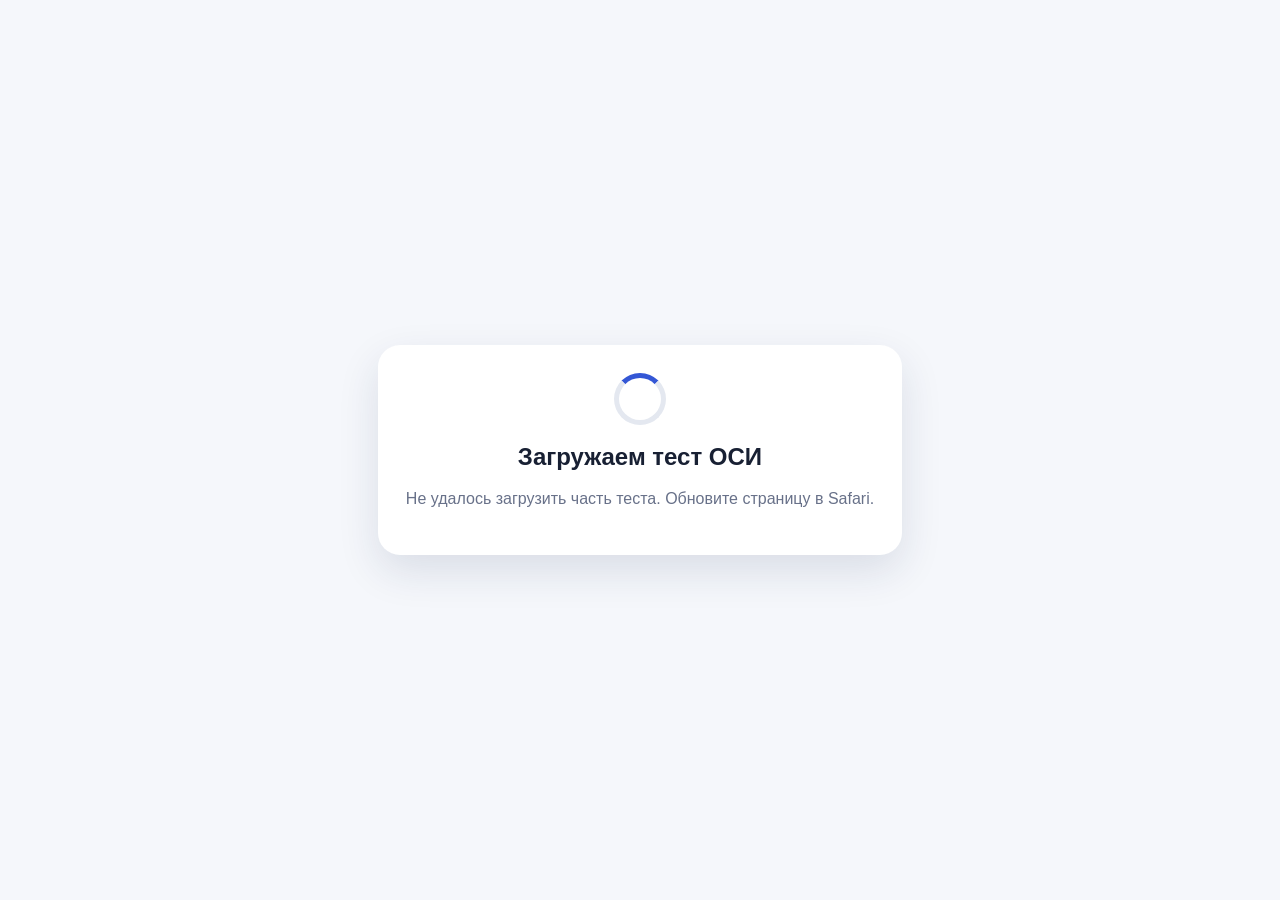
==== index.html @ a061327d "Add mobile test loader" ====
<!doctype html><html lang="ru"><head><meta charset="utf-8"><meta name="viewport" content="width=device-width,initial-scale=1,viewport-fit=cover"><title>Загрузка теста ОСИ</title><style>body{font-family:-apple-system,BlinkMacSystemFont,"Segoe UI",Arial,sans-serif;margin:0;background:#f5f7fb;color:#182033;display:grid;place-items:center;min-height:100vh}.box{max-width:520px;margin:24px;padding:28px;border-radius:22px;background:#fff;box-shadow:0 16px 42px rgba(25,40,85,.12);text-align:center}.spin{width:42px;height:42px;border:5px solid #e4e8f0;border-top-color:#3457d5;border-radius:50%;margin:0 auto 18px;animation:s 1s linear infinite}@keyframes s{to{transform:rotate(360deg)}}h1{font-size:24px;margin:0 0 8px}p{color:#687189;line-height:1.5}</style></head><body><div class="box"><div class="spin"></div><h1>Загружаем тест ОСИ</h1><p id="status">Подождите несколько секунд…</p></div><script>(function(){var n=14,arr=[],done=0,failed=false;function finish(){if(failed||done!==n)return;var html=arr.join('');document.open();document.write(html);document.close()}for(var i=1;i<=n;i++){(function(k){var x=new XMLHttpRequest();x.open('GET','part'+(k<10?'0':'')+k+'.txt?v=3',true);x.onreadystatechange=function(){if(x.readyState===4){if(x.status>=200&&x.status<300){arr[k-1]=x.responseText;done++;document.getElementById('status').textContent='Загружено '+done+' из '+n;finish()}else{failed=true;document.getElementById('status').innerHTML='Не удалось загрузить часть теста. Обновите страницу в Safari.'}}};x.send()})(i)}})();</script></body></html>
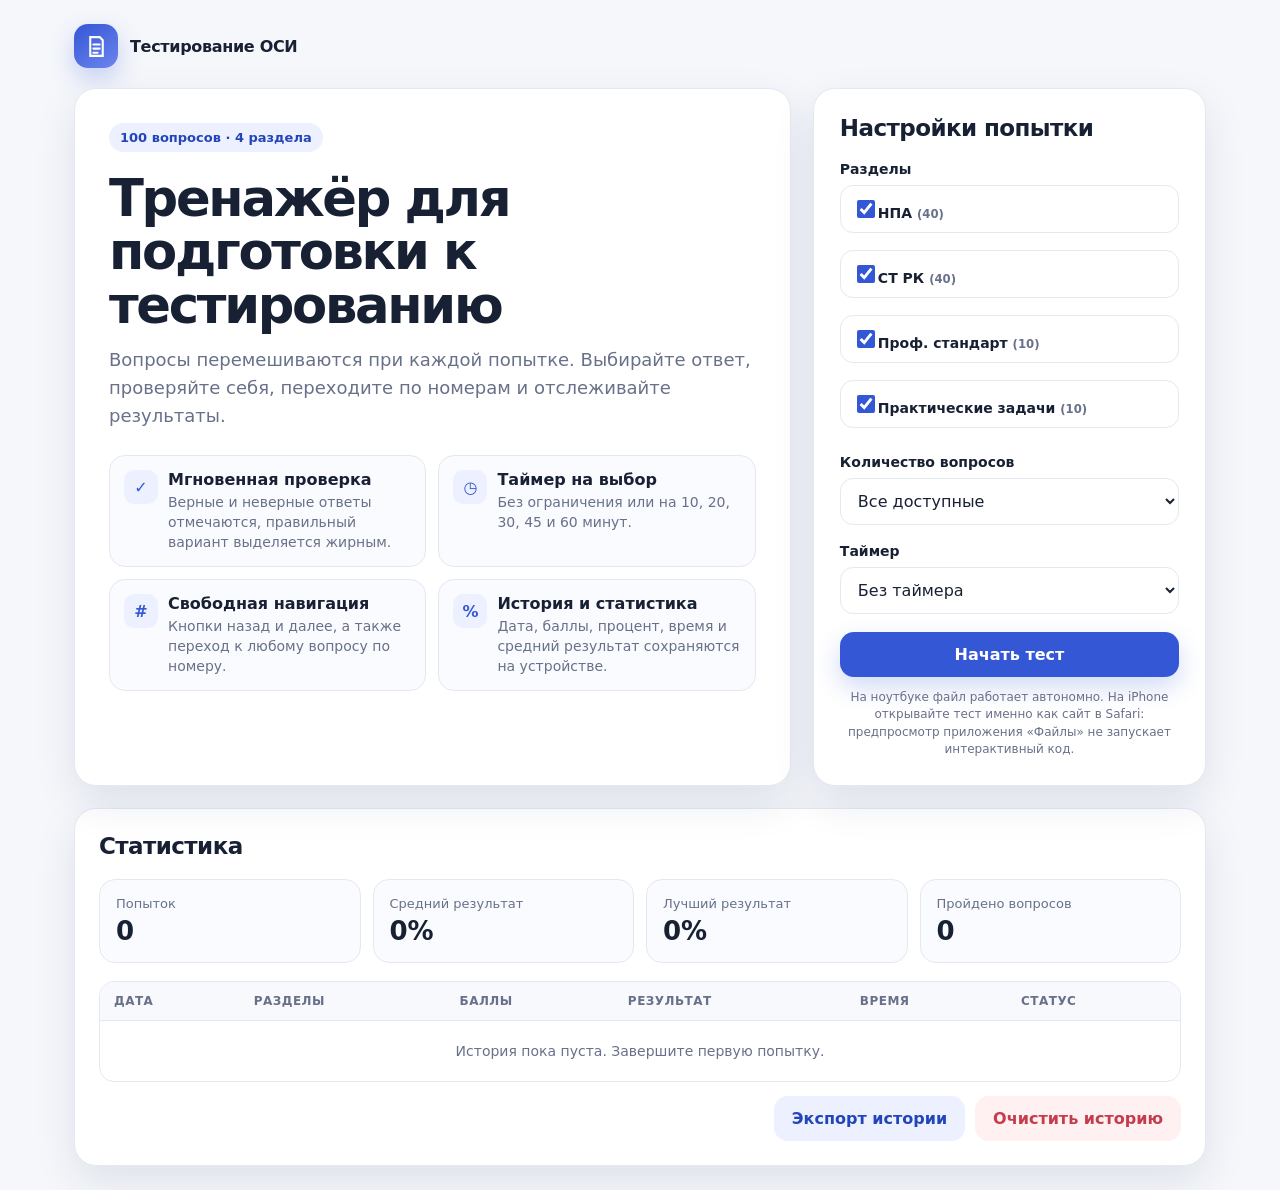
==== commit 4720933a: "Add files via upload" ====
--- a/index.html
+++ b/index.html
@@ -1 +1,493 @@
-<!doctype html><html lang="ru"><head><meta charset="utf-8"><meta name="viewport" content="width=device-width,initial-scale=1,viewport-fit=cover"><title>Загрузка теста ОСИ</title><style>body{font-family:-apple-system,BlinkMacSystemFont,"Segoe UI",Arial,sans-serif;margin:0;background:#f5f7fb;color:#182033;display:grid;place-items:center;min-height:100vh}.box{max-width:520px;margin:24px;padding:28px;border-radius:22px;background:#fff;box-shadow:0 16px 42px rgba(25,40,85,.12);text-align:center}.spin{width:42px;height:42px;border:5px solid #e4e8f0;border-top-color:#3457d5;border-radius:50%;margin:0 auto 18px;animation:s 1s linear infinite}@keyframes s{to{transform:rotate(360deg)}}h1{font-size:24px;margin:0 0 8px}p{color:#687189;line-height:1.5}</style></head><body><div class="box"><div class="spin"></div><h1>Загружаем тест ОСИ</h1><p id="status">Подождите несколько секунд…</p></div><script>(function(){var n=14,arr=[],done=0,failed=false;function finish(){if(failed||done!==n)return;var html=arr.join('');document.open();document.write(html);document.close()}for(var i=1;i<=n;i++){(function(k){var x=new XMLHttpRequest();x.open('GET','part'+(k<10?'0':'')+k+'.txt?v=3',true);x.onreadystatechange=function(){if(x.readyState===4){if(x.status>=200&&x.status<300){arr[k-1]=x.responseText;done++;document.getElementById('status').textContent='Загружено '+done+' из '+n;finish()}else{failed=true;document.getElementById('status').innerHTML='Не удалось загрузить часть теста. Обновите страницу в Safari.'}}};x.send()})(i)}})();</script></body></html>+<!doctype html>
+<html lang="ru">
+<head>
+<meta charset="utf-8">
+<meta name="viewport" content="width=device-width,initial-scale=1,viewport-fit=cover">
+<meta name="theme-color" content="#3457d5">
+<title>Тест ОСИ — 100 вопросов</title>
+
+<style>
+:root{
+  --bg:#f5f7fb;--card:#ffffff;--text:#182033;--muted:#687189;--line:#e4e8f0;
+  --primary:#3457d5;--primary2:#2345ba;--good:#16865c;--good-bg:#eaf8f2;
+  --bad:#c53d4c;--bad-bg:#fff0f1;--warn:#ad6a00;--warn-bg:#fff7e6;
+  --shadow:0 16px 42px rgba(25,40,85,.10);--radius:22px;
+}
+*{box-sizing:border-box}
+html{scroll-behavior:smooth}
+body{margin:0;font-family:Inter,ui-sans-serif,system-ui,-apple-system,"Segoe UI",Arial,sans-serif;background:var(--bg);color:var(--text);min-height:100vh}
+button,input,select{font:inherit}
+button{cursor:pointer}
+.hidden{display:none!important}
+.app-shell{max-width:1180px;margin:0 auto;padding:24px}
+.brandbar{display:flex;align-items:center;justify-content:space-between;gap:16px;margin-bottom:20px}
+.brand{display:flex;align-items:center;gap:12px;font-weight:900;letter-spacing:-.02em}
+.logo{width:44px;height:44px;border-radius:14px;display:grid;place-items:center;color:#fff;background:linear-gradient(145deg,var(--primary),#6c84ef);box-shadow:0 10px 24px rgba(52,87,213,.25)}
+.logo svg{width:25px;height:25px}
+.mini-btn{border:1px solid var(--line);background:var(--card);color:var(--text);border-radius:12px;padding:10px 14px;font-weight:700}
+.mini-btn:hover{border-color:#cdd4e2;background:#fbfcff}
+.panel{background:var(--card);border:1px solid var(--line);border-radius:var(--radius);box-shadow:var(--shadow)}
+.start-grid{display:grid;grid-template-columns:minmax(0,1.55fr) minmax(320px,.85fr);gap:22px}
+.hero{padding:34px}
+.eyebrow{display:inline-flex;align-items:center;gap:8px;padding:7px 11px;border-radius:999px;background:#edf1ff;color:var(--primary2);font-weight:800;font-size:13px}
+h1{font-size:clamp(30px,4vw,52px);line-height:1.04;letter-spacing:-.045em;margin:20px 0 14px}
+.lead{font-size:18px;line-height:1.55;color:var(--muted);max-width:760px;margin:0 0 26px}
+.feature-grid{display:grid;grid-template-columns:repeat(2,minmax(0,1fr));gap:12px}
+.feature{border:1px solid var(--line);border-radius:16px;padding:14px;background:#fafbfe;display:flex;gap:10px;align-items:flex-start}
+.feature b{display:block;margin-bottom:3px}.feature span{color:var(--muted);font-size:14px;line-height:1.35}
+.feature-icon{flex:0 0 34px;height:34px;border-radius:10px;display:grid;place-items:center;background:#edf1ff;color:var(--primary);font-weight:900}
+.settings{padding:26px}
+.settings h2,.stats-panel h2{margin:0 0 20px;font-size:23px;letter-spacing:-.025em}
+.field{margin:0 0 18px}.field label{display:block;font-weight:800;margin:0 0 8px;font-size:14px}
+select{width:100%;border:1px solid var(--line);border-radius:13px;background:#fff;padding:12px 13px;color:var(--text);outline:none}
+select:focus{border-color:var(--primary);box-shadow:0 0 0 3px rgba(52,87,213,.12)}
+.check-grid{display:grid;gap:9px}
+.check-row{display:flex;align-items:center;gap:10px;border:1px solid var(--line);border-radius:13px;padding:11px 12px;background:#fff}
+.check-row input{width:18px;height:18px;accent-color:var(--primary)}
+.check-row span{font-weight:700;font-size:14px}
+.primary-btn,.secondary-btn,.danger-btn{border:0;border-radius:14px;padding:13px 18px;font-weight:850;transition:.18s transform,.18s opacity,.18s background}
+.primary-btn{background:var(--primary);color:#fff;box-shadow:0 10px 24px rgba(52,87,213,.22)}
+.primary-btn:hover{background:var(--primary2);transform:translateY(-1px)}
+.secondary-btn{background:#edf1ff;color:var(--primary2)}
+.secondary-btn:hover{background:#e1e7ff}
+.danger-btn{background:var(--bad-bg);color:var(--bad)}
+.full{width:100%}
+.note{font-size:12px;line-height:1.45;color:var(--muted);margin:12px 0 0;text-align:center}
+.dashboard{margin-top:22px;padding:24px}
+.stat-cards{display:grid;grid-template-columns:repeat(4,minmax(0,1fr));gap:12px;margin-bottom:18px}
+.stat-card{border:1px solid var(--line);border-radius:16px;padding:16px;background:#fafbfe}
+.stat-card span{display:block;color:var(--muted);font-size:13px;margin-bottom:5px}.stat-card strong{font-size:26px}
+.history-wrap{overflow:auto;border:1px solid var(--line);border-radius:15px}
+table{width:100%;border-collapse:collapse;min-width:680px}th,td{padding:12px 14px;text-align:left;border-bottom:1px solid var(--line);font-size:14px}th{background:#f8f9fc;color:var(--muted);font-size:12px;text-transform:uppercase;letter-spacing:.04em}tr:last-child td{border-bottom:0}
+.score-pill{display:inline-flex;padding:5px 9px;border-radius:999px;background:#edf1ff;color:var(--primary2);font-weight:850}
+.empty{padding:22px;text-align:center;color:var(--muted)}
+.history-actions{display:flex;justify-content:flex-end;gap:10px;margin-top:14px;flex-wrap:wrap}
+.quiz-layout{display:grid;grid-template-columns:290px minmax(0,1fr);gap:18px;align-items:start}
+.sidebar{padding:19px;position:sticky;top:16px;max-height:calc(100vh - 32px);overflow:auto}
+.side-top{display:grid;grid-template-columns:104px 1fr;gap:16px;align-items:center;margin-bottom:18px}
+.progress-ring{--p:0;width:104px;height:104px;border-radius:50%;background:conic-gradient(var(--primary) calc(var(--p)*1%),#e9edf5 0);display:grid;place-items:center;position:relative}
+.progress-ring:before{content:"";position:absolute;width:78px;height:78px;border-radius:50%;background:#fff}
+.progress-ring strong,.progress-ring small{position:relative;z-index:1;display:block;text-align:center}.progress-ring strong{font-size:22px}.progress-ring small{font-size:10px;color:var(--muted);font-weight:750}
+.side-meta div{margin-bottom:10px}.side-meta span{display:block;color:var(--muted);font-size:11px;text-transform:uppercase;letter-spacing:.05em;font-weight:800}.side-meta strong{font-size:16px}
+.timer{font-variant-numeric:tabular-nums}
+.timer.danger{color:var(--bad)}
+.nav-title{font-weight:850;margin:5px 0 10px}
+.number-grid{display:grid;grid-template-columns:repeat(5,1fr);gap:8px}
+.qnum{aspect-ratio:1;border:1px solid var(--line);border-radius:10px;background:#fff;color:var(--muted);font-size:12px;font-weight:800;display:grid;place-items:center;padding:0}
+.qnum:hover{border-color:var(--primary);color:var(--primary)}
+.qnum.current{background:var(--primary);border-color:var(--primary);color:#fff}
+.qnum.answered{background:#edf1ff;color:var(--primary2);border-color:#d7dffd}
+.qnum.correct{background:var(--good-bg);color:var(--good);border-color:#bce6d3}
+.qnum.wrong{background:var(--bad-bg);color:var(--bad);border-color:#f1c6cb}
+.legend{display:flex;gap:10px;flex-wrap:wrap;margin-top:13px;color:var(--muted);font-size:11px}.legend i{display:inline-block;width:9px;height:9px;border-radius:3px;margin-right:4px;vertical-align:-1px}.lg-now{background:var(--primary)}.lg-answer{background:#b9c6fb}.lg-good{background:#7ad2ad}.lg-bad{background:#ed919c}
+.side-actions{display:grid;gap:9px;margin-top:18px}
+.quiz-main{min-width:0}
+.quiz-topbar{display:flex;align-items:center;justify-content:space-between;gap:12px;margin-bottom:12px}
+.quiz-topbar .section-name{color:var(--muted);font-size:13px;font-weight:750}
+.quiz-card{padding:clamp(20px,3.5vw,38px)}
+.question-kicker{display:flex;align-items:center;justify-content:space-between;gap:12px;color:var(--muted);font-weight:800;font-size:13px;margin-bottom:14px}
+.question-text{font-size:clamp(20px,2.6vw,29px);line-height:1.35;letter-spacing:-.025em;margin:0 0 24px}
+.options{display:grid;gap:11px}
+.option{position:relative;display:grid;grid-template-columns:42px 1fr;gap:12px;align-items:start;border:1.5px solid var(--line);border-radius:16px;padding:15px;background:#fff;text-align:left;color:var(--text);width:100%;transition:.16s border,.16s background,.16s transform}
+.option:hover:not(:disabled){border-color:#bec9ee;transform:translateY(-1px);background:#fbfcff}
+.option-letter{width:34px;height:34px;border-radius:10px;background:#f0f2f7;display:grid;place-items:center;font-weight:900;color:var(--muted)}
+.option-text{line-height:1.45;padding-top:5px}
+.option.selected{border-color:var(--primary);background:#f4f6ff}.option.selected .option-letter{background:var(--primary);color:#fff}
+.option.correct-answer{border-color:#82d4b2;background:var(--good-bg)}.option.correct-answer .option-letter{background:var(--good);color:#fff}.option.correct-answer .option-text{font-weight:900}
+.option.wrong-answer{border-color:#ef9da7;background:var(--bad-bg)}.option.wrong-answer .option-letter{background:var(--bad);color:#fff}
+.feedback{margin-top:16px;border-radius:15px;padding:14px 16px;font-weight:750;line-height:1.45}
+.feedback.good{background:var(--good-bg);color:var(--good);border:1px solid #bce6d3}.feedback.bad{background:var(--bad-bg);color:var(--bad);border:1px solid #f1c6cb}.feedback.warn{background:var(--warn-bg);color:var(--warn);border:1px solid #f1dab0}
+.quiz-controls{display:flex;align-items:center;justify-content:space-between;gap:10px;margin-top:20px}.control-group{display:flex;gap:9px}
+button:disabled{opacity:.45;cursor:not-allowed;transform:none!important}
+.mobile-progress{display:none}
+.result-card{padding:32px;text-align:center}
+.result-circle{--p:0;width:164px;height:164px;border-radius:50%;background:conic-gradient(var(--good) calc(var(--p)*1%),#e9edf5 0);display:grid;place-items:center;position:relative;margin:0 auto 20px}.result-circle:before{content:"";position:absolute;width:126px;height:126px;border-radius:50%;background:#fff}.result-circle div{position:relative}.result-circle strong{display:block;font-size:42px;letter-spacing:-.04em}.result-circle span{color:var(--muted);font-weight:750}
+.result-card h2{font-size:30px;margin:0 0 8px}.result-motivation{max-width:760px;margin:0 auto 10px;padding:15px 18px;border-radius:16px;background:var(--good-bg);border:1px solid #bce6d3;color:var(--good);font-size:clamp(18px,2.5vw,24px);font-weight:900;line-height:1.4}.result-card>p{color:var(--muted);margin:0 auto 24px}
+.result-stats{display:grid;grid-template-columns:repeat(4,minmax(0,1fr));gap:10px;max-width:760px;margin:0 auto 24px}.result-stat{border:1px solid var(--line);border-radius:14px;padding:14px}.result-stat span{display:block;color:var(--muted);font-size:12px;margin-bottom:4px}.result-stat strong{font-size:20px}
+.result-actions{display:flex;justify-content:center;gap:10px;flex-wrap:wrap}
+.review-list{margin-top:18px;text-align:left;display:grid;gap:12px}.review-item{border:1px solid var(--line);border-radius:15px;padding:15px}.review-item h4{margin:0 0 9px;line-height:1.4}.review-line{font-size:14px;margin-top:5px;color:var(--muted)}.review-line b{color:var(--good)}
+.toast{position:fixed;left:50%;bottom:22px;transform:translate(-50%,20px);background:#182033;color:#fff;border-radius:12px;padding:11px 15px;box-shadow:var(--shadow);opacity:0;pointer-events:none;transition:.22s;z-index:50;font-weight:750;font-size:14px}.toast.show{opacity:1;transform:translate(-50%,0)}
+@media(max-width:900px){.start-grid{grid-template-columns:1fr}.quiz-layout{grid-template-columns:1fr}.sidebar{position:static;max-height:none}.number-grid{grid-template-columns:repeat(10,1fr)}.side-top{display:none}.mobile-progress{display:flex;align-items:center;justify-content:space-between;gap:12px;background:#fff;border:1px solid var(--line);border-radius:15px;padding:10px 13px;margin-bottom:12px}.mobile-bar{height:8px;background:#e9edf5;border-radius:99px;overflow:hidden;flex:1}.mobile-bar i{display:block;height:100%;background:var(--primary);width:0}.sidebar .nav-title{margin-top:0}}
+@media(max-width:620px){.app-shell{padding:12px}.brandbar{margin-bottom:12px}.brand span{font-size:14px}.hero,.settings,.dashboard,.result-card{padding:20px}.feature-grid{grid-template-columns:1fr}.stat-cards,.result-stats{grid-template-columns:repeat(2,1fr)}.number-grid{grid-template-columns:repeat(7,1fr)}.quiz-card{padding:18px}.option{grid-template-columns:38px 1fr;padding:12px}.question-text{font-size:21px}.quiz-controls{align-items:stretch;flex-direction:column}.control-group{display:grid;grid-template-columns:1fr 1fr}.quiz-controls .primary-btn{width:100%}.sidebar{padding:15px}.quiz-topbar{display:none}.result-circle{width:142px;height:142px}.result-circle:before{width:108px;height:108px}.result-circle strong{font-size:36px}}
+
+.ios-js-warning{margin:0 0 16px;padding:14px 16px;border-radius:15px;background:#fff4df;border:1px solid #efcf91;color:#7a4b00;font-weight:750;line-height:1.45}
+.ios-js-warning b{display:block;margin-bottom:4px;color:#5d3900}
+.js-ready .ios-js-warning{display:none!important}
+</style>
+</head>
+<body>
+<div class="app-shell">
+  <header class="brandbar">
+    <div class="brand"><div class="logo" aria-hidden="true"><svg viewBox="0 0 24 24" fill="none"><path d="M6 3h9l3 3v15H6V3Z" stroke="currentColor" stroke-width="2"/><path d="M9 10h6M9 14h6M9 18h4" stroke="currentColor" stroke-width="2" stroke-linecap="round"/></svg></div><span>Тестирование ОСИ</span></div>
+    <button type="button" id="resumeBtn" class="mini-btn hidden">Продолжить попытку</button>
+  </header>
+
+
+  <div id="iosJsWarning" class="ios-js-warning">
+    <b>На этой странице не запустился JavaScript.</b>
+    Если вы видите это сообщение на iPhone, файл открыт через предпросмотр «Файлов», Telegram, WhatsApp или Quick Look. Такой режим показывает оформление, но не запускает тест. Откройте версию по интернет-ссылке как обычный сайт.
+  </div>
+
+  <main id="startScreen">
+    <div class="start-grid">
+      <section class="panel hero">
+        <span class="eyebrow">100 вопросов · 4 раздела</span>
+        <h1>Тренажёр для подготовки к тестированию</h1>
+        <p class="lead">Вопросы перемешиваются при каждой попытке. Выбирайте ответ, проверяйте себя, переходите по номерам и отслеживайте результаты.</p>
+        <div class="feature-grid">
+          <div class="feature"><div class="feature-icon">✓</div><div><b>Мгновенная проверка</b><span>Верные и неверные ответы отмечаются, правильный вариант выделяется жирным.</span></div></div>
+          <div class="feature"><div class="feature-icon">◷</div><div><b>Таймер на выбор</b><span>Без ограничения или на 10, 20, 30, 45 и 60 минут.</span></div></div>
+          <div class="feature"><div class="feature-icon">#</div><div><b>Свободная навигация</b><span>Кнопки назад и далее, а также переход к любому вопросу по номеру.</span></div></div>
+          <div class="feature"><div class="feature-icon">%</div><div><b>История и статистика</b><span>Дата, баллы, процент, время и средний результат сохраняются на устройстве.</span></div></div>
+        </div>
+      </section>
+      <aside class="panel settings">
+        <h2>Настройки попытки</h2>
+        <div class="field"><label>Разделы</label><div id="sectionChecks" class="check-grid"></div></div>
+        <div class="field"><label for="questionCount">Количество вопросов</label><select id="questionCount"><option value="10">10 вопросов</option><option value="20">20 вопросов</option><option value="30">30 вопросов</option><option value="50">50 вопросов</option><option value="all" selected>Все доступные</option></select></div>
+        <div class="field"><label for="timerSelect">Таймер</label><select id="timerSelect"><option value="0" selected>Без таймера</option><option value="10">10 минут</option><option value="20">20 минут</option><option value="30">30 минут</option><option value="45">45 минут</option><option value="60">60 минут</option></select></div>
+        <button type="button" id="startBtn" class="primary-btn full" onclick="startQuiz();return false;">Начать тест</button>
+        <p class="note">На ноутбуке файл работает автономно. На iPhone открывайте тест именно как сайт в Safari: предпросмотр приложения «Файлы» не запускает интерактивный код.</p>
+      </aside>
+    </div>
+
+    <section class="panel dashboard">
+      <div class="stats-panel"><h2>Статистика</h2></div>
+      <div class="stat-cards">
+        <div class="stat-card"><span>Попыток</span><strong id="statAttempts">0</strong></div>
+        <div class="stat-card"><span>Средний результат</span><strong id="statAverage">0%</strong></div>
+        <div class="stat-card"><span>Лучший результат</span><strong id="statBest">0%</strong></div>
+        <div class="stat-card"><span>Пройдено вопросов</span><strong id="statQuestions">0</strong></div>
+      </div>
+      <div class="history-wrap"><table><thead><tr><th>Дата</th><th>Разделы</th><th>Баллы</th><th>Результат</th><th>Время</th><th>Статус</th></tr></thead><tbody id="historyBody"></tbody></table></div>
+      <div class="history-actions"><button type="button" id="exportBtn" class="secondary-btn">Экспорт истории</button><button type="button" id="clearHistoryBtn" class="danger-btn">Очистить историю</button></div>
+    </section>
+  </main>
+
+  <main id="quizScreen" class="hidden">
+    <div class="mobile-progress"><span id="mobilePct" style="font-weight:900">0%</span><div class="mobile-bar"><i id="mobileBarFill"></i></div><span id="mobileTimer" style="font-variant-numeric:tabular-nums;font-weight:800">Без таймера</span></div>
+    <div class="quiz-layout">
+      <aside class="panel sidebar">
+        <div class="side-top">
+          <div id="progressRing" class="progress-ring"><div><strong id="progressPercent">0%</strong><small>выполнено</small></div></div>
+          <div class="side-meta"><div><span>Ответов</span><strong id="answeredMeta">0 из 0</strong></div><div><span>Текущий счёт</span><strong id="scoreMeta">0 баллов</strong></div><div id="timerWrap"><span>Осталось</span><strong id="timerValue" class="timer">00:00</strong></div></div>
+        </div>
+        <div class="nav-title">Вопросы</div>
+        <div id="numberGrid" class="number-grid"></div>
+        <div class="legend"><span><i class="lg-now"></i>текущий</span><span><i class="lg-answer"></i>отвечен</span><span><i class="lg-good"></i>верно</span><span><i class="lg-bad"></i>ошибка</span></div>
+        <div class="side-actions"><button type="button" id="quitBtn" class="danger-btn">Завершить попытку</button></div>
+      </aside>
+      <section class="quiz-main">
+        <div class="quiz-topbar"><span id="sectionName" class="section-name"></span></div>
+        <article class="panel quiz-card">
+          <div id="questionKicker" class="question-kicker"></div>
+          <h2 id="questionText" class="question-text"></h2>
+          <div id="options" class="options"></div>
+          <div id="feedback" class="feedback hidden"></div>
+          <div class="quiz-controls"><div class="control-group"><button type="button" id="prevBtn" class="secondary-btn">← Назад</button><button type="button" id="checkBtn" class="secondary-btn">Проверить ответ</button></div><button type="button" id="nextBtn" class="primary-btn">Далее</button></div>
+        </article>
+      </section>
+    </div>
+  </main>
+
+  <main id="resultScreen" class="hidden">
+    <section class="panel result-card">
+      <div id="resultCircle" class="result-circle"><div><strong id="resultPercent">0%</strong><span>результат</span></div></div>
+      <h2 id="resultTitle">Результат</h2><div id="resultMotivation" class="result-motivation"></div><p id="resultSubtitle"></p>
+      <div class="result-stats"><div class="result-stat"><span>Верно</span><strong id="rCorrect">0</strong></div><div class="result-stat"><span>Ошибок</span><strong id="rWrong">0</strong></div><div class="result-stat"><span>Отвечено</span><strong id="rAnswered">0/0</strong></div><div class="result-stat"><span>Время</span><strong id="rTime">00:00</strong></div></div>
+      <div class="result-actions"><button type="button" id="reviewBtn" class="secondary-btn">Разбор ответов</button><button type="button" id="restartBtn" class="primary-btn">Пройти ещё раз</button><button type="button" id="homeBtn" class="mini-btn">На главную</button></div>
+      <div id="reviewList" class="review-list hidden"></div>
+    </section>
+  </main>
+</div>
+<div id="toast" class="toast"></div>
+<script>
+const QUESTION_BANK = [{"id":"НПА-1","section":"НПА","sourceNumber":1,"question":"Кто утверждает минимальный размер расходов на управление объектом кондоминиума и содержание общего имущества объекта кондоминиума?","options":[{"letter":"А","text":"Жилищная инспекция","correct":false},{"letter":"Б","text":"Уполномоченный орган в сфере жилищно-коммунального хозяйства","correct":false},{"letter":"В","text":"Местные исполнительные органы","correct":false},{"letter":"Г","text":"Местные представительные органы","correct":true}]},{"id":"НПА-2","section":"НПА","sourceNumber":2,"question":"Какого процента достигает доля затраты на содержание общего имущества объекта кондоминиума при самостоятельном управлении объектом кондоминиума","options":[{"letter":"А","text":"0.6","correct":true},{"letter":"Б","text":"0.7","correct":false},{"letter":"В","text":"0.3","correct":false},{"letter":"Г","text":"0.4","correct":false}]},{"id":"НПА-3","section":"НПА","sourceNumber":3,"question":"Кем принимается решение об утверждении годовой сметы расходов на управление объектом кондоминиума и содержание общего имущества объекта кондоминиума?","options":[{"letter":"А","text":"Собранием собственников квартир, нежилых помещений","correct":true},{"letter":"Б","text":"Советом дома","correct":false},{"letter":"В","text":"Председателем объединения собственников имущества или доверенным лицом простого товарищества","correct":false},{"letter":"Г","text":"Инициативной группой","correct":false}]},{"id":"НПА-4","section":"НПА","sourceNumber":4,"question":"Какова периодичность работ по дератизации, дезинсекции, дезинфекции подвальных помещений, паркингов и других мест общего пользования объекта кондоминиума при расчете минимального размера расходов на управление объектом кондоминиума и содержание общего имущества объекта кондоминиума?","options":[{"letter":"А","text":"1 раз в год","correct":false},{"letter":"Б","text":"ежемесячно","correct":false},{"letter":"В","text":"4 раза в год","correct":true},{"letter":"Г","text":"2 раза в месяц","correct":false}]},{"id":"НПА-5","section":"НПА","sourceNumber":5,"question":"С учетом чего временная управляющая компания должна применять минимальный размер расходов на управление объектом кондоминиума и содержание общего имущества объекта кондоминиума?","options":[{"letter":"А","text":"Только минимальный тариф","correct":false},{"letter":"Б","text":"Повышающий коэффициент","correct":true},{"letter":"В","text":"Полезной площади","correct":false},{"letter":"Г","text":"Понижающий коэффициент","correct":false}]},{"id":"НПА-6","section":"НПА","sourceNumber":6,"question":"Какова доля затрат на мероприятия в структуре расходов на содержание общего имущества объекта кондоминиума при утверждении годовой сметы расходов собственниками квартир, нежилых помещений?","options":[{"letter":"А","text":"Не менее 70%","correct":true},{"letter":"Б","text":"Не менее 60%","correct":false},{"letter":"В","text":"Не более 40%","correct":false},{"letter":"Г","text":"Не более 30%","correct":false}]},{"id":"НПА-7","section":"НПА","sourceNumber":7,"question":"Кто принимает решение об утверждении годовой сметы расходов на содержание парковочных мест, кладовок?","options":[{"letter":"А","text":"Собрание собственников парковочных мест, кладовок","correct":true},{"letter":"Б","text":"Председателем объединения собственников имущества или доверенным лицом простого товарищества","correct":false},{"letter":"В","text":"Собрание собственников квартир, нежилых помещений","correct":false},{"letter":"Г","text":"Совет дома","correct":false}]},{"id":"НПА-8","section":"НПА","sourceNumber":8,"question":"Какова периодичность работ по обеспечению санитарного состояния мест общего пользования объекта кондоминиума (влажная уборка, подметание и мытье подъездов, холлов, лестничных маршей, лестничных площадок, лифтовых кабинок и другие санитарные мероприятия) при расчете минимального размера расходов на управление объектом кондоминиума и содержание общего имущества объекта кондоминиума?","options":[{"letter":"А","text":"2 раза в месяц","correct":false},{"letter":"Б","text":"1 раз в месяц","correct":false},{"letter":"В","text":"1 раз в год","correct":false},{"letter":"Г","text":"1 раз в неделю","correct":true}]},{"id":"НПА-9","section":"НПА","sourceNumber":9,"question":"Что входит в расходы на содержание общего имущества объекта кондоминиума?","options":[{"letter":"А","text":"Подготовка общедомовых инженерных систем и оборудований к сезонной эксплуатации (промывка, о прессовка, регулировка, наладка и другое)","correct":true},{"letter":"Б","text":"Оплата услуг за печать и обработку платежей по расходам на управление объектом кондоминиума и содержание общего имущества объекта кондоминиума, а также накопление за капитальный ремонт, целевой взнос","correct":false},{"letter":"В","text":"Расходы на содержание офиса (аренда, связь, интернет, канцелярские товары, оргтехника и ее содержание)","correct":false},{"letter":"Г","text":"Обязательное страхование работников от несчастных случаев","correct":false}]},{"id":"НПА-10","section":"НПА","sourceNumber":10,"question":"Какие основные факторы, влияют на перечень и состав выполняемых работ?","options":[{"letter":"А","text":"Все ответы верны","correct":true},{"letter":"Б","text":"Наличие и характеристика внутридомового инженерного оборудования и технических устройств","correct":false},{"letter":"В","text":"Придомовой земельный участок и расположенные на ней объекты, являющиеся общим имуществом объекта кондоминиума","correct":false},{"letter":"Г","text":"Срок эксплуатации объекта кондоминиума, материал конструктивных элементов и этажность","correct":false}]},{"id":"НПА-11","section":"НПА","sourceNumber":11,"question":"Что такое собрание собственников квартир, нежилых помещений многоквартирного жилого дома?","options":[{"letter":"А","text":"Орган обеспечивающий коллективное обсуждение и принятие решений собственниками парковочных мест и кладовок, связанных с содержанием парковочных мест и кладовок, путем голосования","correct":false},{"letter":"Б","text":"Коллегиальный орган управления объектом кондоминиума, избираемый из числа собственников квартир, нежилых помещений","correct":false},{"letter":"В","text":"Орган управления объектом кондоминиума, обеспечивающий обсуждение и принятие решений собственниками квартир, нежилых помещений, связанных с управлением объектом кондоминиума, путем голосования","correct":false},{"letter":"Г","text":"Высший орган управления объектом кондоминиума, обеспечивающий коллективное обсуждение и (или) принятие решений, связанных с управлением объектом кондоминиума","correct":true}]},{"id":"НПА-12","section":"НПА","sourceNumber":12,"question":"Какова периодичность работ по обеспечению санитарного состояния земельного участка придомовой территории объекта кондоминиума (озеленение (посадка, уход, обрезка зеленых насаждений и газонов), санитарная очистка мусоропровода, очистка выгребных ям, уборка и побелка дворовых уборных, уборка листьев, снега и наледи, в том числе с крыши) при расчете минимального размера расходов на управление объектом кондоминиума и содержание общего имущества объекта кондоминиума?","options":[{"letter":"А","text":"1 раз в месяц","correct":true},{"letter":"Б","text":"1 раз в год","correct":false},{"letter":"В","text":"4 раза в год","correct":false},{"letter":"Г","text":"1 раз в неделю","correct":false}]},{"id":"НПА-13","section":"НПА","sourceNumber":13,"question":"Кто принимает решение об утверждении годовой сметы расходов на содержание парковочных мест, кладовок?","options":[{"letter":"А","text":"Собрание собственников квартир, нежилых помещений","correct":false},{"letter":"Б","text":"Собрание собственников парковочных мест, кладовок","correct":true},{"letter":"В","text":"Совет дома","correct":false},{"letter":"Г","text":"Председатель объединения собственников имущества или доверенным лицом простого товарищества","correct":false}]},{"id":"НПА-14","section":"НПА","sourceNumber":14,"question":"Какова доля затрат на мероприятия в структуре расходов на управление объектом кондоминиума, за исключением содержания общего имущества объекта кондоминиума при утверждении годовой сметы расходов собственниками квартир, нежилых помещений?","options":[{"letter":"А","text":"Не менее 60%","correct":false},{"letter":"Б","text":"Не менее 70%","correct":false},{"letter":"В","text":"Не более 40%","correct":false},{"letter":"Г","text":"Не более 30%","correct":true}]},{"id":"НПА-15","section":"НПА","sourceNumber":15,"question":"От чего зависит объем предоставляемых поставщиками услуг холодного и горячего водоснабжения, водоотведения, электроснабжения, отопления (теплоснабжения), газоснабжения?","options":[{"letter":"А","text":"Наличие или отсутствие приборов учета","correct":true},{"letter":"Б","text":"Расчетов в соответствии с площадью квартиры собственника и количеством проживающих","correct":false},{"letter":"В","text":"Расчетов в соответствии с общей площадью многоквартирного жилого дома","correct":false},{"letter":"Г","text":"Повышающего коэффициент","correct":false}]},{"id":"НПА-16","section":"НПА","sourceNumber":16,"question":"Что входит в расходы на содержание общего имущества объекта кондоминиума?","options":[{"letter":"А","text":"Текущий ремонт общего имущества объекта кондоминиума (на основании дефектного акта)","correct":true},{"letter":"Б","text":"Банковские услуги","correct":false},{"letter":"В","text":"Оплата за расчетно-кассовое обслуживание","correct":false},{"letter":"Г","text":"Оплата труда (услуг) Исполнительному органу за управление объектом кондоминиума","correct":false}]},{"id":"НПА-17","section":"НПА","sourceNumber":17,"question":"По чьей инициативе созывается собрание или назначается письменный опрос?","options":[{"letter":"А","text":"По инициативе совета дома либо председателя объединения собственников имущества, либо по требованию не менее десяти процентов собственников квартир, нежилых помещений","correct":false},{"letter":"Б","text":"По инициативе совета дома либо председателя объединения собственников имущества, либо субъекта управления, либо по требованию ревизионной комиссии (ревизора)","correct":false},{"letter":"В","text":"По требованию не менее десяти процентов собственников квартир, нежилых помещений, либо по инициативе жилищной инспекции","correct":false},{"letter":"Г","text":"По инициативе совета дома либо председателя объединения собственников имущества, либо субъекта управления, либо по требованию ревизионной комиссии (ревизора), либо по требованию не менее десяти процентов собственников квартир, нежилых помещений, либо по требованию не менее десяти процентов собственников парковочных мест, кладовок либо по инициативе жилищной инспекции","correct":true}]},{"id":"НПА-18","section":"НПА","sourceNumber":18,"question":"Каким путем проводится собрание?","options":[{"letter":"А","text":"в заочном формате – путем проведения письменного опроса и (или) посредством объекта информатизации в сфере жилищных отношений и жилищно-коммунального хозяйства","correct":false},{"letter":"Б","text":"в явочном формате – для обсуждения вопросов, связанных с управлением объектом кондоминиума, и принятия по ним решений","correct":false},{"letter":"В","text":"в явочном формате – для обсуждения вопросов, связанных с управлением объектом кондоминиума, и принятия по ним решений и в заочном формате – путем проведения письменного опроса","correct":false},{"letter":"Г","text":"в явочном формате – для обсуждения вопросов, связанных с управлением объектом кондоминиума, и принятия по ним решений и в заочном формате – путем проведения письменного опроса и (или) посредством объекта информатизации в сфере жилищных отношений и жилищно-коммунального хозяйства","correct":true}]},{"id":"НПА-19","section":"НПА","sourceNumber":19,"question":"За сколько дней до даты проведения собрания уведомляются собственники квартир, нежилых помещений?","options":[{"letter":"А","text":"Не менее чем за пять календарных дней","correct":true},{"letter":"Б","text":"Не менее чем за десять дней","correct":false},{"letter":"В","text":"Не менее чем за десять рабочих дней","correct":false},{"letter":"Г","text":"Не менее чем за пять рабочих дней","correct":false}]},{"id":"НПА-20","section":"НПА","sourceNumber":20,"question":"По каким вопросам собрание принимает решение при согласии большинства от общего числа собственников квартир, нежилых помещений, непосредственно принявших участие в голосовании?","options":[{"letter":"А","text":"Избрания председателя объединения собственников имущества, членов совета дома, ревизионной комиссии (ревизора), переизбрания или досрочного прекращения их полномочий","correct":true},{"letter":"Б","text":"Принятия решения о сборе целевых взносов, их размере, сроках и иных условиях оплаты","correct":false},{"letter":"В","text":"Принятия решения о расходовании денег, накопленных на сберегательном счете","correct":false},{"letter":"Г","text":"Определения общего имущества объекта кондоминиума, а также изменения его состава","correct":false}]},{"id":"НПА-21","section":"НПА","sourceNumber":21,"question":"Кто разрешает организационные и процедурные вопросы проведения собрания путем явочного порядка?","options":[{"letter":"А","text":"Совет дома","correct":false},{"letter":"Б","text":"Инициатор собрания","correct":true},{"letter":"В","text":"Ревизионная комиссия (ревизор)","correct":false},{"letter":"Г","text":"Председатель объединения собственников имущества, доверенное лицо простого товарищества","correct":false}]},{"id":"НПА-22","section":"НПА","sourceNumber":22,"question":"В каком случае письменный проводить не более трех месяцев?","options":[{"letter":"А","text":"Когда количестве квартир, нежилых помещений или парковочных мест, кладовок превышает четырехсот","correct":false},{"letter":"Б","text":"Когда количестве квартир, нежилых помещений или парковочных мест, кладовок превышает трехсот","correct":false},{"letter":"В","text":"Когда количестве квартир, нежилых помещений или парковочных мест, кладовок превышает двухсот","correct":false},{"letter":"Г","text":"Когда количестве квартир, нежилых помещений или парковочных мест, кладовок превышает пятьсот","correct":true}]},{"id":"НПА-23","section":"НПА","sourceNumber":23,"question":"Кто такой оператор?","options":[{"letter":"А","text":"Центральный исполнительный орган, осуществляющий руководство и межотраслевую координацию в сфере жилищных отношений и жилищно-коммунального хозяйства","correct":false},{"letter":"Б","text":"Организация, заключающая договоры с банками для накопления средств на ремонт","correct":false},{"letter":"В","text":"Cпециализированная уполномоченная организация","correct":true},{"letter":"Г","text":"Юридическое лицо, являющееся некоммерческой организацией, образованное собственниками квартир, нежилых помещений одного многоквартирного жилого дома, осуществляющее управление объектом кондоминиума, финансирующее его содержание и обеспечивающее его сохранность","correct":false}]},{"id":"НПА-24","section":"НПА","sourceNumber":24,"question":"Какую информацию должен содержать лист регистрации собственников на собрании?","options":[{"letter":"А","text":"Дата и время регистрации","correct":false},{"letter":"Б","text":"Место проведения собрания","correct":false},{"letter":"В","text":"Идентификационные данные, номер квартиры или нежилого помещения и контактные данные собственников","correct":true},{"letter":"Г","text":"Фамилия, имя и номер квартиры","correct":false}]},{"id":"НПА-25","section":"НПА","sourceNumber":25,"question":"Какие вопросы рассматриваются на собрании собственников парковочных мест и кладовок?","options":[{"letter":"А","text":"Решение о выборе совета дома","correct":false},{"letter":"Б","text":"Решение о выборе управляющей компании","correct":false},{"letter":"В","text":"Решение о капитальном ремонте всего дома","correct":false},{"letter":"Г","text":"Принятие решения о содержании парковочных мест и кладовок","correct":true}]},{"id":"НПА-26","section":"НПА","sourceNumber":26,"question":"В какой срок проводится письменный опрос с даты объявления собрания?","options":[{"letter":"А","text":"Не более двух недель","correct":false},{"letter":"Б","text":"Не более двух месяцев, если больше 500 квартир то не более трех месяцев","correct":true},{"letter":"В","text":"Не более одного месяца","correct":false},{"letter":"Г","text":"Не более трех месяцев, если больше 400 квартир то не более четырех месяцев","correct":false}]},{"id":"НПА-27","section":"НПА","sourceNumber":27,"question":"Кем осуществляются сбор и прием листов письменного опроса нарочно либо посредством электронной почты для учета и составления протокола письменного опроса?","options":[{"letter":"А","text":"Советом дома или инициативной группой","correct":true},{"letter":"Б","text":"Ревизионной комиссии (ревизором)","correct":false},{"letter":"В","text":"Председателем объединения собственников имущества","correct":false},{"letter":"Г","text":"Представитель управляющей компании, либо управляющий многоквартирного жилого дома","correct":false}]},{"id":"НПА-28","section":"НПА","sourceNumber":28,"question":"По какому вопросу принимается решение при согласии более двух третей от общего числа собственников квартир, нежилых помещений одного подъезда?","options":[{"letter":"А","text":"Принятия решения о сборе целевых взносов и их размере","correct":false},{"letter":"Б","text":"Определения общего имущества объекта кондоминиума, а также изменения его состава","correct":false},{"letter":"В","text":"Осуществления организации и финансирования замены (ремонта) лифта одного из подъездов многоквартирного жилого дома за счет бюджетных средств с условием обеспечения возвратности средств собственниками квартир и нежилых помещений","correct":true},{"letter":"Г","text":"Согласования, при необходимости, размера вознаграждения совету дома и ревизионной комиссии (ревизору) по итогам деятельности за отчетный период","correct":false}]},{"id":"НПА-29","section":"НПА","sourceNumber":29,"question":"Из чего формируется минимальный размер взносов на управление объектом кондоминиума?","options":[{"letter":"А","text":"Из стоимости обязательных работ и услуг на основании не менее трех коммерческих предложений","correct":true},{"letter":"Б","text":"Из стоимости услуг на основании не менее двух коммерческих предложений","correct":false},{"letter":"В","text":"Из стоимости услуг на основании не менее четырех коммерческих предложений","correct":false},{"letter":"Г","text":"Из стоимости работ и услуг","correct":false}]},{"id":"НПА-30","section":"НПА","sourceNumber":30,"question":"Какого процента достигает доля затраты на управление объекта кондоминиума при самостоятельном управлении объектом кондоминиума","options":[{"letter":"А","text":"0.3","correct":false},{"letter":"Б","text":"0.4","correct":true},{"letter":"В","text":"0.6","correct":false},{"letter":"Г","text":"0.7","correct":false}]},{"id":"НПА-31","section":"НПА","sourceNumber":31,"question":"Что не входит в расходы на управления объектом кондоминиума, за исключением содержания общего имущества объекта кондоминиума?","options":[{"letter":"А","text":"Приобретение, установка, сервисное обслуживание и поверка общедомовых приборов учета, а также систем учета теплопотребления и элементов автоматизированных систем регулирования теплопотребления","correct":true},{"letter":"Б","text":"Расходы, связанные с принудительным взысканием задолженности (нотариальные услуги, услуги почты, государственная пошлина и другое)","correct":false},{"letter":"В","text":"Расходы на содержание офиса (аренда, связь, интернет, канцелярские товары, оргтехника и ее содержание)","correct":false},{"letter":"Г","text":"Обязательные платежи в бюджет (налоги, взносы, отчисления и другое)","correct":false}]},{"id":"НПА-32","section":"НПА","sourceNumber":32,"question":"По каким вопросам собрание принимает решение при согласии большинства от общего числа собственников квартир, нежилых помещений?","options":[{"letter":"А","text":"Принятия решения о передаче собственнику квартиры, нежилого помещения, парковочного места, кладовки или третьим лицам части общего имущества объекта кондоминиума в имущественный наем (аренду)","correct":false},{"letter":"Б","text":"Утверждения годовой сметы расходов на управление объектом кондоминиума в соответствии с методикой расчета годовой сметы расходов на управление объектом кондоминиума, внесения в нее изменений и дополнений","correct":true},{"letter":"В","text":"Принятия решения о найме управляющего многоквартирным жилым домом","correct":false},{"letter":"Г","text":"Установления размера оплаты труда председателю объединения собственников имущества","correct":false}]},{"id":"НПА-33","section":"НПА","sourceNumber":33,"question":"Что входит в расходы на управления объектом кондоминиума, за исключением содержания общего имущества объекта кондоминиума?","options":[{"letter":"А","text":"Обеспечение санитарного состояния земельного участка придомовой территории объекта кондоминиума (озеленение (посадка, уход, снос, обрезка зеленых насаждений и газонов), санитарная очистка мусоропровода, очистка выгребных ям, уборка и побелка дворовых уборных, уборка листьев, снега и наледи, в том числе с крыши)","correct":false},{"letter":"Б","text":"Оплата труда (услуг) за ведение бухгалтерского учета, статистической и налоговой отчетности","correct":true},{"letter":"В","text":"Техническое обслуживание, локализация аварий общедомовых инженерных систем (отопления, горячего и холодного водоснабжения, водоотведения, электроснабжения, газоснабжения, вентиляции) и оборудования объекта кондоминиума, за исключением случаев, когда надлежащее техническое состояние и безопасность энергетических сетей, а также приборов учета потребления энергии возлагается на энергоснабжающую организацию","correct":false},{"letter":"Г","text":"Противопожарные мероприятия, включая содержание противопожарного оборудования, приобретение и зарядку, перезарядку огнетушителей, пожарных рукавов, осуществление специальных надписей, указателей, оформление планов и схем эвакуации, за исключением приобретения и установки систем пожаротушения","correct":false}]},{"id":"НПА-34","section":"НПА","sourceNumber":34,"question":"Кто ведет протокол собрания, если оно проводилось явочным порядком?","options":[{"letter":"А","text":"Председатель собрания","correct":false},{"letter":"Б","text":"Совет дома","correct":false},{"letter":"В","text":"Секретарь собрания","correct":true},{"letter":"Г","text":"Инициатор собрания","correct":false}]},{"id":"НПА-35","section":"НПА","sourceNumber":35,"question":"Какова периодичность работ по содержанию и техническому обслуживанию слаботочных инженерных систем, состоящие из устройств сигнализации загазованности, задымления и затопления, систем автоматической пожарной сигнализации при расчете минимального размера расходов на управление объектом кондоминиума и содержание общего имущества объекта кондоминиума?","options":[{"letter":"А","text":"1 раз в месяц","correct":false},{"letter":"Б","text":"1 раз в год","correct":true},{"letter":"В","text":"4 раза в год","correct":false},{"letter":"Г","text":"1 раз в неделю","correct":false}]},{"id":"НПА-36","section":"НПА","sourceNumber":36,"question":"Что такое голосование?","options":[{"letter":"А","text":"Процедура принятия собственниками квартир, нежилых помещений решений, связанных с управлением объектом кондоминиума, осуществляемый путем открытого волеизъявления на собрании, проводимом явочным порядком или путем письменного опроса. Собственники квартир, нежилых помещений на собрании, проводимом явочным порядком или путем письменного опроса, могут проголосовать посредством объектов информатизации в сфере жилищных отношений и жилищно-коммунального хозяйства","correct":false},{"letter":"Б","text":"Процедура, при которой собственники квартир, нежилых помещений, парковочных мест, кладовок выражают свое мнение для принятия решения по вопросам, связанных с управлением объектом кондоминиума путем подсчета голосов","correct":true},{"letter":"В","text":"Процедура принятия собственниками квартир, нежилых помещений решений, связанных с содержанием общего имущества объекта кондоминиума, а также собственниками парковочных мест, кладовок решений, связанных с содержанием парковочных мест и кладовок, осуществляемый путем открытого волеизъявления на собрании, проводимом путем письменного опроса. Собственники квартир, нежилых помещений, парковочных мест, кладовок на собрании, проводимом путем письменного опроса, могут проголосовать посредством объектов информатизации в сфере жилищных отношений и жилищно-коммунального хозяйства","correct":false},{"letter":"Г","text":"Процедура принятия собственниками парковочных мест, кладовок решений, связанных с содержанием парковочных мест и кладовок, осуществляемый путем открытого волеизъявления на собрании, проводимом явочным порядком или путем письменного опроса. Собственники парковочных мест, кладовок на собрании, проводимом явочным порядком или путем письменного опроса, могут проголосовать посредством объектов информатизации в сфере жилищных отношений и жилищно-коммунального хозяйства","correct":false}]},{"id":"НПА-37","section":"НПА","sourceNumber":37,"question":"Что такое объединение собственников имущества многоквартирного жилого дома?","options":[{"letter":"А","text":"Физическое или юридическое лицо, оказывающее услуги по управлению объектом кондоминиума на основании заключенного договора","correct":false},{"letter":"Б","text":"Некоммерческое объединение физических лиц с целью строительства многоквартирного жилого дома и последующего распределения между членами жилищно-строительного кооператива квартир, нежилых помещений, парковочных мест, кладовок в соответствии с суммой внесенных паевых взносов, действующее до исполнения своих обязательств в соответствии с законодательством Республики Казахстан","correct":false},{"letter":"В","text":"Юридическое лицо, являющееся коммерческой организацией, образованное собственниками квартир, нежилых помещений нескольких многоквартирных жилых домов, осуществляющее управление объектов кондоминиума, финансирующее их содержание и обеспечивающее их сохранность","correct":false},{"letter":"Г","text":"Юридическое лицо, являющееся некоммерческой организацией, образованное собственниками квартир, нежилых помещений одного многоквартирного жилого дома, осуществляющее управление объектом кондоминиума, финансирующее его содержание и обеспечивающее его сохранность","correct":true}]},{"id":"НПА-38","section":"НПА","sourceNumber":38,"question":"Что такое собрание собственников парковочных мест, кладовок многоквартирного жилого дома?","options":[{"letter":"А","text":"Орган обеспечивающий коллективное обсуждение и принятие решений собственниками парковочных мест и кладовок, связанных с содержанием парковочных мест и кладовок, путем голосования","correct":true},{"letter":"Б","text":"Коллегиальный орган управления объектом кондоминиума, избираемый из числа собственников квартир, нежилых помещений","correct":false},{"letter":"В","text":"Высший орган управления объектом кондоминиума, обеспечивающий коллективное обсуждение и принятие решений собственниками квартир, нежилых помещений, связанных с управлением объектом кондоминиума и содержанием общего имущества объекта кондоминиума, путем голосования","correct":false},{"letter":"Г","text":"Орган управления объектом кондоминиума, обеспечивающий обсуждение и принятие решений собственниками квартир, нежилых помещений, связанных с управлением объектом кондоминиума, путем голосования","correct":false}]},{"id":"НПА-39","section":"НПА","sourceNumber":39,"question":"Что такое совет многоквартирного жилого дома?","options":[{"letter":"А","text":"Орган управления объектом кондоминиума, обеспечивающий обсуждение и принятие решений собственниками квартир, нежилых помещений, связанных с управлением объектом кондоминиума, путем голосования","correct":false},{"letter":"Б","text":"Орган обеспечивающий коллективное обсуждение и принятие решений собственниками парковочных мест и кладовок, связанных с содержанием парковочных мест и кладовок, путем голосования","correct":false},{"letter":"В","text":"Высший орган управления объектом кондоминиума, обеспечивающий коллективное обсуждение и принятие решений собственниками квартир, нежилых помещений, связанных с управлением объектом кондоминиума и содержанием общего имущества объекта кондоминиума, путем голосования","correct":false},{"letter":"Г","text":"Коллегиальный орган управления объектом кондоминиума, избираемый из числа собственников квартир, нежилых помещений","correct":true}]},{"id":"НПА-40","section":"НПА","sourceNumber":40,"question":"Как собственники квартир, нежилых помещений могут участвовать в собрании?","options":[{"letter":"А","text":"Только через доверенное лицо","correct":false},{"letter":"Б","text":"Лично или через представителей","correct":true},{"letter":"В","text":"Только через электронное голосование","correct":false},{"letter":"Г","text":"Только лично","correct":false}]},{"id":"СТ РК-1","section":"СТ РК","sourceNumber":1,"question":"Кто утверждает план и график работ?","options":[{"letter":"А","text":"Подрядчик","correct":false},{"letter":"Б","text":"Мер","correct":false},{"letter":"В","text":"Технадзор","correct":false},{"letter":"Г","text":"Заказчик","correct":true}]},{"id":"СТ РК-2","section":"СТ РК","sourceNumber":2,"question":"Какая температура горячей воды должна обеспечиваться согласно стандарту?","options":[{"letter":"А","text":"Не ниже 60°C","correct":true},{"letter":"Б","text":"Не ниже 40°C","correct":false},{"letter":"В","text":"Не ниже 50°C","correct":false},{"letter":"Г","text":"Не ниже 70°C","correct":false}]},{"id":"СТ РК-3","section":"СТ РК","sourceNumber":3,"question":"Что такое теплоноситель?","options":[{"letter":"А","text":"Изоляционный материал","correct":false},{"letter":"Б","text":"Электрический кабель для обогрева","correct":false},{"letter":"В","text":"Рабочая жидкость (вода, пар), передающая тепловую энергию","correct":true},{"letter":"Г","text":"Газ, используемый для отопления","correct":false}]},{"id":"СТ РК-4","section":"СТ РК","sourceNumber":4,"question":"Что такое центральный тепловой пункт (ЦТП)?","options":[{"letter":"А","text":"Контрольный пункт управления здания","correct":false},{"letter":"Б","text":"Электростанция для отопления","correct":false},{"letter":"В","text":"Насосная станция для подачи воды","correct":false},{"letter":"Г","text":"Совокупность устройств и автоматики, регулирующих параметры теплоносителя","correct":true}]},{"id":"СТ РК-5","section":"СТ РК","sourceNumber":5,"question":"Какие системы охватывает стандарт СТ РК 2863-2016?","options":[{"letter":"А","text":"Водоотведение и канализация","correct":false},{"letter":"Б","text":"Все инженерные системы зданий","correct":false},{"letter":"В","text":"Внутридомовые системы теплоснабжения и ГВС","correct":true},{"letter":"Г","text":"Электроснабжение и газоснабжение","correct":false}]},{"id":"СТ РК-6","section":"СТ РК","sourceNumber":6,"question":"Кто является заказчиком услуг по содержанию внутридомовых систем теплоснабжения?","options":[{"letter":"А","text":"Подрядные организации","correct":false},{"letter":"Б","text":"Собственники помещений","correct":true},{"letter":"В","text":"Исполнители коммунальных услуг","correct":false},{"letter":"Г","text":"Ресурсоснабжающие организации","correct":false}]},{"id":"СТ РК-7","section":"СТ РК","sourceNumber":7,"question":"Какие документы передаются исполнителю для содержания системы теплоснабжения?","options":[{"letter":"А","text":"Лицензия на эксплуатацию здания","correct":false},{"letter":"Б","text":"Техническая документация","correct":true},{"letter":"В","text":"Договор аренды помещения","correct":false},{"letter":"Г","text":"Кадастровый паспорт","correct":false}]},{"id":"СТ РК-8","section":"СТ РК","sourceNumber":8,"question":"Какая схема подключения системы отопления подразумевает использование того же теплоносителя, что и в тепловой сети?","options":[{"letter":"А","text":"Открытая система","correct":false},{"letter":"Б","text":"Независимая схема","correct":false},{"letter":"В","text":"Закрытая система","correct":false},{"letter":"Г","text":"Зависимая схема","correct":true}]},{"id":"СТ РК-9","section":"СТ РК","sourceNumber":9,"question":"Что фиксируется в журнале технической документации?","options":[{"letter":"А","text":"Данные о проведенных осмотрах, ремонтах и параметрах системы","correct":true},{"letter":"Б","text":"График работы сотрудников","correct":false},{"letter":"В","text":"План эвакуации здания","correct":false},{"letter":"Г","text":"История жалоб жильцов","correct":false}]},{"id":"СТ РК-10","section":"СТ РК","sourceNumber":10,"question":"Что означает термин \"коммунальная услуга\" в контексте стандарта?","options":[{"letter":"А","text":"Услуги по водоснабжению, теплоснабжению и электричеству","correct":true},{"letter":"Б","text":"Вывоз мусора","correct":false},{"letter":"В","text":"Обслуживание многоквартирных домов","correct":false},{"letter":"Г","text":"Услуги диспетчеризации","correct":false}]},{"id":"СТ РК-11","section":"СТ РК","sourceNumber":11,"question":"Что должна обеспечивать услуга управления системой теплоснабжения?","options":[{"letter":"А","text":"Организацию процессов, обеспечивающих работу системы","correct":true},{"letter":"Б","text":"Построение новых котельных","correct":false},{"letter":"В","text":"Только контроль параметров воды","correct":false},{"letter":"Г","text":"Финансовую отчетность перед жильцами","correct":false}]},{"id":"СТ РК-12","section":"СТ РК","sourceNumber":12,"question":"Как проводится контроль качества горячей воды?","options":[{"letter":"А","text":"Проверкой уровня хлора","correct":false},{"letter":"Б","text":"Химическим анализом воды","correct":false},{"letter":"В","text":"Измерением температуры воды в точке разбора","correct":true},{"letter":"Г","text":"Опросом жильцов","correct":false}]},{"id":"СТ РК-13","section":"СТ РК","sourceNumber":13,"question":"Что включают в себя планово-предупредительные работы?","options":[{"letter":"А","text":"Работы по предупреждению аварий","correct":true},{"letter":"Б","text":"Финансовый аудит организации","correct":false},{"letter":"В","text":"Текущий ремонт","correct":false},{"letter":"Г","text":"Проверку тарифов на услуги","correct":false}]},{"id":"СТ РК-14","section":"СТ РК","sourceNumber":14,"question":"Что фиксируется в журнале учета осмотров?","options":[{"letter":"А","text":"Данные о состоянии системы и выявленных дефектах","correct":true},{"letter":"Б","text":"Количество потребленного тепла","correct":false},{"letter":"В","text":"История изменений тарифов","correct":false},{"letter":"Г","text":"Стоимость услуг ЖКХ","correct":false}]},{"id":"СТ РК-15","section":"СТ РК","sourceNumber":15,"question":"Как определяется готовность системы теплоснабжения к отопительному сезону?","options":[{"letter":"А","text":"По результатам технического осмотра и испытаний","correct":true},{"letter":"Б","text":"По заключению ресурсоснабжающей организации","correct":false},{"letter":"В","text":"По решению жильцов","correct":false},{"letter":"Г","text":"По температуре на улице","correct":false}]},{"id":"СТ РК-16","section":"СТ РК","sourceNumber":16,"question":"Кто контролирует параметры теплоносителя в системе теплоснабжения?","options":[{"letter":"А","text":"Государственная комиссия","correct":false},{"letter":"Б","text":"Управляющая организация","correct":true},{"letter":"В","text":"Собственники квартир","correct":false},{"letter":"Г","text":"Энергетическая служба города","correct":false}]},{"id":"СТ РК-17","section":"СТ РК","sourceNumber":17,"question":"Каким образом осуществляется учет потребленного тепла?","options":[{"letter":"А","text":"По данным теплосчетчиков","correct":true},{"letter":"Б","text":"По заявлениям жильцов","correct":false},{"letter":"В","text":"По среднему значению","correct":false},{"letter":"Г","text":"По показателям температуры воздуха в квартирах","correct":false}]},{"id":"СТ РК-18","section":"СТ РК","sourceNumber":18,"question":"Что фиксируется в акте готовности системы теплоснабжения?","options":[{"letter":"А","text":"Размер квартплаты","correct":false},{"letter":"Б","text":"План эвакуации в случае пожара","correct":false},{"letter":"В","text":"Количество жильцов в доме","correct":false},{"letter":"Г","text":"Температурные параметры и техническое состояние","correct":true}]},{"id":"СТ РК-19","section":"СТ РК","sourceNumber":19,"question":"Как называется система подачи горячей воды, в которой теплоноситель не смешивается с водой?","options":[{"letter":"А","text":"Смешанная система","correct":false},{"letter":"Б","text":"Открытая система","correct":false},{"letter":"В","text":"Прямоточная система","correct":false},{"letter":"Г","text":"Закрытая система","correct":true}]},{"id":"СТ РК-20","section":"СТ РК","sourceNumber":20,"question":"Как часто проводятся плановые осмотры системы теплоснабжения?","options":[{"letter":"А","text":"По мере необходимости","correct":false},{"letter":"Б","text":"Раз в месяц","correct":true},{"letter":"В","text":"Раз в неделю","correct":false},{"letter":"Г","text":"Раз в 0 лет","correct":false}]},{"id":"СТ РК-21","section":"СТ РК","sourceNumber":21,"question":"В каком документе фиксируются дефекты, выявленные при осмотре системы отопления?","options":[{"letter":"А","text":"В плане ремонтных работ","correct":false},{"letter":"Б","text":"В акте передачи имущества","correct":false},{"letter":"В","text":"В журнале учета дефектов","correct":true},{"letter":"Г","text":"В договоре с жильцами","correct":false}]},{"id":"СТ РК-22","section":"СТ РК","sourceNumber":22,"question":"Какие приборы используются для измерения температуры теплоносителя?","options":[{"letter":"А","text":"Амперметры","correct":false},{"letter":"Б","text":"Тепловизоры","correct":false},{"letter":"В","text":"Гигрометры","correct":false},{"letter":"Г","text":"Термометры","correct":true}]},{"id":"СТ РК-23","section":"СТ РК","sourceNumber":23,"question":"Кто определяет стоимость работ по содержанию системы теплоснабжения?","options":[{"letter":"А","text":"Проектировщики","correct":false},{"letter":"Б","text":"Собственники помещений","correct":true},{"letter":"В","text":"Диспетчерская служба","correct":false},{"letter":"Г","text":"Государственная служба","correct":false}]},{"id":"СТ РК-24","section":"СТ РК","sourceNumber":24,"question":"Какая система теплоснабжения предполагает возможность разбора теплоносителя?","options":[{"letter":"А","text":"Коллективная","correct":false},{"letter":"Б","text":"Открытая","correct":true},{"letter":"В","text":"Закрытая","correct":false},{"letter":"Г","text":"Независимая","correct":false}]},{"id":"СТ РК-25","section":"СТ РК","sourceNumber":25,"question":"Что является основным признаком аварии в системе теплоснабжения?","options":[{"letter":"А","text":"Повышение давления в трубах","correct":false},{"letter":"Б","text":"Обнаружение течи теплоносителя","correct":true},{"letter":"В","text":"Понижение температуры воздуха на улице","correct":false},{"letter":"Г","text":"Увеличение энергопотребления","correct":false}]},{"id":"СТ РК-26","section":"СТ РК","sourceNumber":26,"question":"Как называется вертикальное трубное соединение в системе отопления?","options":[{"letter":"А","text":"Коллектор","correct":false},{"letter":"Б","text":"Разводка","correct":false},{"letter":"В","text":"Стояк","correct":true},{"letter":"Г","text":"Отвод","correct":false}]},{"id":"СТ РК-27","section":"СТ РК","sourceNumber":27,"question":"Как обеспечивается защита трубопроводов от коррозии?","options":[{"letter":"А","text":"Установкой электрических обогревателей","correct":false},{"letter":"Б","text":"Окрашиванием и теплоизоляцией","correct":true},{"letter":"В","text":"Использованием пластиковых труб","correct":false},{"letter":"Г","text":"Снижением давления в системе","correct":false}]},{"id":"СТ РК-28","section":"СТ РК","sourceNumber":28,"question":"Какое давление используется при гидравлических испытаниях системы отопления?","options":[{"letter":"А","text":"В три раза выше рабочего давления","correct":false},{"letter":"Б","text":"В два раза выше рабочего давления","correct":false},{"letter":"В","text":"В 1,2 раза выше рабочего давления","correct":true},{"letter":"Г","text":"В 0,5 раза ниже рабочего давления","correct":false}]},{"id":"СТ РК-29","section":"СТ РК","sourceNumber":29,"question":"Какой показатель является основным для контроля качества отопления?","options":[{"letter":"А","text":"Давление воды в трубах","correct":false},{"letter":"Б","text":"Температура внутреннего воздуха в помещениях","correct":true},{"letter":"В","text":"Электропотребление здания","correct":false},{"letter":"Г","text":"Количество потребленного газа","correct":false}]},{"id":"СТ РК-30","section":"СТ РК","sourceNumber":30,"question":"Где устанавливаются фильтры (грязевики) в системе отопления?","options":[{"letter":"А","text":"В радиаторах отопления","correct":false},{"letter":"Б","text":"В каждой квартире","correct":false},{"letter":"В","text":"Перед тепловым пунктом","correct":true},{"letter":"Г","text":"На крыше здания","correct":false}]},{"id":"СТ РК-31","section":"СТ РК","sourceNumber":31,"question":"Как называется процесс циркуляции теплоносителя в трубопроводах?","options":[{"letter":"А","text":"Конденсация","correct":false},{"letter":"Б","text":"Перемешивание","correct":false},{"letter":"В","text":"Деформация","correct":false},{"letter":"Г","text":"Рециркуляция","correct":true}]},{"id":"СТ РК-32","section":"СТ РК","sourceNumber":32,"question":"Какую температуру должен иметь теплоноситель в системе отопления?","options":[{"letter":"А","text":"От 70 до 90°C","correct":true},{"letter":"Б","text":"От 00 до 20°C","correct":false},{"letter":"В","text":"От 50 до 60°C","correct":false},{"letter":"Г","text":"От 30 до 40°C","correct":false}]},{"id":"СТ РК-33","section":"СТ РК","sourceNumber":33,"question":"Как называется трубопровод, соединяющий тепловую сеть с домом?","options":[{"letter":"А","text":"Радиаторная сеть","correct":false},{"letter":"Б","text":"Квартальная сеть","correct":true},{"letter":"В","text":"Дренажная сеть","correct":false},{"letter":"Г","text":"Вентиляционная сеть","correct":false}]},{"id":"СТ РК-34","section":"СТ РК","sourceNumber":34,"question":"Какие требования предъявляются к приборам учета тепла?","options":[{"letter":"А","text":"Они должны быть поверены","correct":true},{"letter":"Б","text":"Они должны быть автоматизированными","correct":false},{"letter":"В","text":"Они должны измерять влажность воздуха","correct":false},{"letter":"Г","text":"Они должны быть пластиковыми","correct":false}]},{"id":"СТ РК-35","section":"СТ РК","sourceNumber":35,"question":"Что включает в себя понятие \"отопление\" в контексте стандарта?","options":[{"letter":"А","text":"Подогрев воды для бытовых нужд","correct":false},{"letter":"Б","text":"Искусственное поддержание температуры в помещениях","correct":true},{"letter":"В","text":"Обогрев воздуха за счет солнечного тепла","correct":false},{"letter":"Г","text":"Использование каминов и печей","correct":false}]},{"id":"СТ РК-36","section":"СТ РК","sourceNumber":36,"question":"Что представляет собой система рециркуляции в системе горячего водоснабжения?","options":[{"letter":"А","text":"Очистка воды от примесей","correct":false},{"letter":"Б","text":"Круговорот воды в трубах для поддержания ее температуры","correct":true},{"letter":"В","text":"Фильтрация воды для повторного использования","correct":false},{"letter":"Г","text":"Специальный клапан для регулировки давления","correct":false}]},{"id":"СТ РК-37","section":"СТ РК","sourceNumber":37,"question":"Какие методы используются для проверки герметичности трубопроводов?","options":[{"letter":"А","text":"Визуальный осмотр","correct":false},{"letter":"Б","text":"Проверка на содержание ржавчины","correct":false},{"letter":"В","text":"Химический анализ воды","correct":false},{"letter":"Г","text":"Гидравлические и пневматические испытания","correct":true}]},{"id":"СТ РК-38","section":"СТ РК","sourceNumber":38,"question":"В какой точке системы отопления должны устанавливаться приборы учета тепла?","options":[{"letter":"А","text":"В центральной котельной","correct":false},{"letter":"Б","text":"На крыше здания","correct":false},{"letter":"В","text":"В каждой квартире","correct":false},{"letter":"Г","text":"В подвале здания","correct":true}]},{"id":"СТ РК-39","section":"СТ РК","sourceNumber":39,"question":"Что означает понятие «индивидуальный тепловой пункт (ИТП)»?","options":[{"letter":"А","text":"Совокупность трубопроводов, приборов и автоматики для управления подачей тепла","correct":true},{"letter":"Б","text":"Отдельная газовая котельная","correct":false},{"letter":"В","text":"Вентиляционная шахта","correct":false},{"letter":"Г","text":"Личный счетчик тепла в квартире","correct":false}]},{"id":"СТ РК-40","section":"СТ РК","sourceNumber":40,"question":"Какая организация отвечает за поставку коммунального ресурса в систему теплоснабжения?","options":[{"letter":"А","text":"Управляющая компания","correct":false},{"letter":"Б","text":"Ресурсоснабжающая организация","correct":true},{"letter":"В","text":"Диспетчерская служба","correct":false},{"letter":"Г","text":"Министерство промышленности и строительства","correct":false}]},{"id":"Проф. стандарт-1","section":"Проф. стандарт","sourceNumber":1,"question":"Какой период времени, определяемый договором на электроснабжение, учитывается для расчета потребленной электрической энергии и ее оплаты потребителем?","options":[{"letter":"А","text":"Календарный год","correct":false},{"letter":"Б","text":"Отчетный период","correct":false},{"letter":"В","text":"Нет правильного ответа","correct":false},{"letter":"Г","text":"Расчетный период","correct":true}]},{"id":"Проф. стандарт-2","section":"Проф. стандарт","sourceNumber":2,"question":"Что представляет собой снятие показаний приборов коммерческого учета?","options":[{"letter":"А","text":"Установка нового прибора учета","correct":false},{"letter":"Б","text":"Измерение уровня напряжения в электрической сети","correct":false},{"letter":"В","text":"Процедура проверки технического состояния коммерческого прибора учета","correct":false},{"letter":"Г","text":"Действие по считыванию показаний приборов, определяющее объем использованной электрической энергии потребителя","correct":true}]},{"id":"Проф. стандарт-3","section":"Проф. стандарт","sourceNumber":3,"question":"Что такое пломбировочное устройство?","options":[{"letter":"А","text":"Прибор для учета электрической энергии","correct":false},{"letter":"Б","text":"Оборудование для проведения технического обслуживания","correct":false},{"letter":"В","text":"Методика контроля качества электрической энергии","correct":false},{"letter":"Г","text":"Приспособление одноразового использования с запирающим механизмом, обеспечивающее контроль от несанкционированного доступа","correct":true}]},{"id":"Проф. стандарт-4","section":"Проф. стандарт","sourceNumber":4,"question":"Что такое технические условия в контексте подключения к электрическим сетям?","options":[{"letter":"А","text":"Условия, определяющие безопасность работы с электрической энергией","correct":false},{"letter":"Б","text":"Правила эксплуатации электрического оборудования","correct":false},{"letter":"В","text":"Стандарты качества электроэнергии, применяемые при подключении","correct":false},{"letter":"Г","text":"Технические требования, необходимые для исполнения подключения к электрическим сетям","correct":true}]},{"id":"Проф. стандарт-5","section":"Проф. стандарт","sourceNumber":5,"question":"Что такое разрешенная мощность?","options":[{"letter":"А","text":"Минимальная мощность, необходимая для работы оборудования","correct":false},{"letter":"Б","text":"Максимальная возможная мощность потребления электрической энергии, согласованная потребителю в технических условиях","correct":true},{"letter":"В","text":"Мощность, используемая для резервного питания","correct":false},{"letter":"Г","text":"Среднее значение потребляемой энергии за месяц","correct":false}]},{"id":"Проф. стандарт-6","section":"Проф. стандарт","sourceNumber":6,"question":"Что такое схема учета электрической энергии?","options":[{"letter":"А","text":"Процесс контроля за распределением электрической энергии между различными потребителями","correct":false},{"letter":"Б","text":"Определенное электрическое соединение средств учета, обеспечивающее учет передаваемой и потребляемой электрической энергии для расчетов","correct":true},{"letter":"В","text":"Метод, используемый для определения качества передаваемой электрической энергии","correct":false},{"letter":"Г","text":"План, описывающий расположение электрических устройств на объекте","correct":false}]},{"id":"Проф. стандарт-7","section":"Проф. стандарт","sourceNumber":7,"question":"Что такое поверка системы коммерческого учета?","options":[{"letter":"А","text":"Совокупность операций, выполняемых для определения и подтверждения соответствия средства измерений установленным метрологическим требованиям","correct":true},{"letter":"Б","text":"Процесс установки новых средств измерений","correct":false},{"letter":"В","text":"Операция по модернизации существующих измерительных приборов","correct":false},{"letter":"Г","text":"Техническое обслуживание системы учета энергии","correct":false}]},{"id":"Проф. стандарт-8","section":"Проф. стандарт","sourceNumber":8,"question":"Граница эксплуатационной ответственности сторон это?","options":[{"letter":"А","text":"Точка раздела энергетического оборудования и (или) электрической сети между хозяйствующими субъектами, ответственными за содержание, обслуживание и техническое состояние, определяемая по балансовой принадлежности или договором электроснабжение, и подтвержденная соответствующими техническими условиями","correct":false},{"letter":"Б","text":"Точка раздела энергетического оборудования и (или) электрической сети между хозяйствующими субъектами, ответственными за содержание, обслуживание и техническое состояние, определяемая по балансовой принадлежности или договором электроснабжение, и подтвержденная соответствующим актом разграничения балансовой принадлежности и эксплуатационной ответственности сторон между этими хозяйствующими субъектами;","correct":true},{"letter":"В","text":"Точка раздела энергетического оборудования и (или) электрической сети между хозяйствующими субъектами, ответственными за содержание, обслуживание и техническое состояние, определяемая по техническим условиям и подтвержденная соответствующим актом разграничения балансовой принадлежности и эксплуатационной ответственности сторон между этими хозяйствующими субъектами;","correct":false},{"letter":"Г","text":"Точка раздела энергетического оборудования и (или) электрической сети между хозяйствующими субъектами, ответственными за содержание, обслуживание и техническое состояние, определяемая по балансовой принадлежности или договором электроснабжение","correct":false}]},{"id":"Проф. стандарт-9","section":"Проф. стандарт","sourceNumber":9,"question":"Что такое граница балансовой принадлежности электрической сети в контексте рынка электрической энергии?","options":[{"letter":"А","text":"Это условие, определяющее права и обязанности субпотребителей в отношении основных потребителей","correct":false},{"letter":"Б","text":"Это место, где заканчивается ответственность энергопередающей организации за качество электроснабжения","correct":false},{"letter":"В","text":"Это точка раздела электрической сети между хозяйствующими субъектами, определяемая по балансовой принадлежности","correct":true},{"letter":"Г","text":"Это линия, отделяющая энергопроизводителей от потребителей электрической энергии","correct":false}]},{"id":"Проф. стандарт-10","section":"Проф. стандарт","sourceNumber":10,"question":"Перечень документов необходимых для заключения договора электроснабжения с потребителями, объекты электроснабжения которых находятся не в составе кондоминиумов?","options":[{"letter":"А","text":"все ответы верны","correct":true},{"letter":"Б","text":"копия документа (приказа, доверенности, документа, подтверждающего полномочия лиц на лицо, уполномоченное на заключение договора электроснабжения, с приложением документа, удостоверяющего личность, за исключением первого руководителя организации (для юридических лиц и индивидуальных предпринимателей) и копия технических условий","correct":false},{"letter":"В","text":"копия справки о государственной регистрации (для юридических лиц), выписка из государственного электронного реестра разрешений и уведомлений (для индивидуальных предпринимателей) или сведения индивидуального идентификационного номера (ИИН) из документа, удостоверяющего личность (для физических лиц) и справки о зарегистрированных правах на недвижимое имущество или правоустанавливающего документа","correct":false},{"letter":"Г","text":"копия акта разграничения балансовой принадлежности электрических сетей и эксплуатационной ответственности сторон со схемой подключения потребителя к электрическим сетям и акта приемки системы коммерческого учета электрической энергии, составленного энергопередающей (энергопроизводящей) организации;","correct":false}]},{"id":"Практические задачи-1","section":"Практические задачи","sourceNumber":1,"question":"Какое Министерство утвердило профессиональный стандарт 'Управление жилыми и нежилыми зданиями'?","options":[{"letter":"А","text":"Министерство финансов Республики Казахстан","correct":false},{"letter":"Б","text":"Министерство промышленности и строительства Республики Казахстан","correct":true},{"letter":"В","text":"Министерство юстиции Республики Казахстан","correct":false},{"letter":"Г","text":"Министерство труда и социальной защиты населения Республики Казахстан","correct":false}]},{"id":"Практические задачи-2","section":"Практические задачи","sourceNumber":2,"question":"Какая квалификация требуется управляющему многоквартирным домом?","options":[{"letter":"А","text":"Среднее образование","correct":false},{"letter":"Б","text":"Опыт работы более 10 лет","correct":false},{"letter":"В","text":"Высшее образование","correct":false},{"letter":"Г","text":"Соответствие утвержденным квалификационным требованиям","correct":true}]},{"id":"Практические задачи-3","section":"Практические задачи","sourceNumber":3,"question":"Что является целью профессионального стандарта 'Управление жилыми и нежилыми зданиями'?","options":[{"letter":"А","text":"Определение стоимости услуг ЖКХ","correct":false},{"letter":"Б","text":"Разработка новых строительных технологий","correct":false},{"letter":"В","text":"Контроль за деятельностью управляющих компаний","correct":false},{"letter":"Г","text":"Определение квалификационных требований к специалистам","correct":true}]},{"id":"Практические задачи-4","section":"Практические задачи","sourceNumber":4,"question":"Что такое отраслевая рамка квалификаций (ОРК)?","options":[{"letter":"А","text":"Составная часть (подсистема) национальной системы квалификаций, представляющая собой рамочную структуру дифференцированных уровней квалификации секторов экономики","correct":false},{"letter":"Б","text":"Составная часть национальной системы квалификаций, представляющая собой рамочную структуру дифференцированных уровней квалификации, признаваемых в отрасли","correct":false},{"letter":"В","text":"Составная часть (подсистема) национальной системы профессиональных стандартов, представляющая собой рамочную структуру дифференцированных уровней квалификации, признаваемых в отрасли","correct":false},{"letter":"Г","text":"Составная часть (подсистема) национальной системы квалификаций, представляющая собой рамочную структуру дифференцированных уровней квалификации, признаваемых в отрасли","correct":true}]},{"id":"Практические задачи-5","section":"Практические задачи","sourceNumber":5,"question":"Что такое профессиональный стандарт?","options":[{"letter":"А","text":"Стандарт, определяющий в конкретной области профессиональной деятельности требования к уровню квалификации и компетентности, к содержанию, качеству и условиям труда","correct":true},{"letter":"Б","text":"Требования, определяющие в конкретной области профессиональной деятельности требования к уровню квалификации и компетентности, к содержанию, качеству и условиям труда","correct":false},{"letter":"В","text":"Стандарт, определяющий требования к уровню квалификации и компетентности, к содержанию, качеству и условиям труда","correct":false},{"letter":"Г","text":"Стандарт, определяющий в конкретной области профессиональной деятельности требования к уровню квалификации и компетентности, уровню образования, опыта работы","correct":false}]},{"id":"Практические задачи-6","section":"Практические задачи","sourceNumber":6,"question":"Какие карточки профессий входят в профессиональный стандарт \"Управление жилыми и нежилыми зданиями\"?","options":[{"letter":"А","text":"1) Хаус-мастер - 3 уровень ОРК; 2) Управляющий многоквартирным жилым домом - 4 уровень ОРК; 3) Менеджер по управлению жилыми и нежилыми зданиями - 5 уровень ОРК; 4) Управляющий зданиями, многоквартирным домом - 6 уровень ОРК","correct":false},{"letter":"Б","text":"1) Управляющий многоквартирным жилым домом - 4 уровень ОРК; 2) Управляющий многоквартирным жилым домом - 5 уровень ОРК; 3) Менеджер по управлению жилыми и нежилыми зданиями - 5 уровень ОРК; 4) Управляющий зданиями, многоквартирным домом - 6 уровень ОРК","correct":false},{"letter":"В","text":"1) Хаус-мастер; 2) Управляющий многоквартирным жилым домом; 3) Управляющий зданиями, многоквартирным домом;","correct":false},{"letter":"Г","text":"1) Хаус-мастер - 3 уровень ОРК; 2) Управляющий многоквартирным жилым домом - 4 уровень ОРК; 3) Управляющий многоквартирным жилым домом - 5 уровень ОРК; 4) Менеджер по управлению жилыми и нежилыми зданиями - 5 уровень ОРК; 5) Управляющий зданиями, многоквартирным домом - 6 уровень ОРК","correct":true}]},{"id":"Практические задачи-7","section":"Практические задачи","sourceNumber":7,"question":"Какие требования к уровню профессионального образования хаус-мастера?","options":[{"letter":"А","text":"Послесреднее образование (прикладной бакалавриат) и/или ТиПО (специалист среднего звена) по специальности: Управление недвижимостью","correct":false},{"letter":"Б","text":"ТиПО (рабочие профессии) по специальности: Управление недвижимостью","correct":true},{"letter":"В","text":"Нет правильного ответа","correct":false},{"letter":"Г","text":"ТиПО (специалист среднего звена) по специальности: Управление недвижимостью","correct":false}]},{"id":"Практические задачи-8","section":"Практические задачи","sourceNumber":8,"question":"Для чего разрабатывается профессиональный стандарт?","options":[{"letter":"А","text":"Профессиональный стандарт разрабатывается в качестве основы для оценки, аттестации, сертификации и подтверждения квалификации, подготовки и переподготовки кадров и предназначены для использования пользователями в сфере управления многоквартирными жилыми домами и нежилыми зданиями, состоящих из отдельных зданий и помещений общественного назначения, встроенно-пристроенных и встроенных в жилые здания","correct":true},{"letter":"Б","text":"Профессиональный стандарт разрабатывается в качестве основы для оценки, аттестации, сертификации и подтверждения квалификации, подготовки и переподготовки кадров и предназначены для использования пользователями в сфере управления и содержания многоквартирными жилыми домами и нежилыми зданиями, состоящих из отдельных зданий и помещений общественного назначения, встроенно-пристроенных и встроенных в жилые здания","correct":false},{"letter":"В","text":"Профессиональный стандарт разрабатывается в качестве основы для оценки, аттестации, сертификации и подтверждения квалификации, подготовки и переподготовки кадров и предназначены для использования пользователями в сфере управления многоквартирными жилыми домами, состоящих из отдельных зданий и помещений общественного назначения, встроенно-пристроенных и встроенных в жилые здания","correct":false},{"letter":"Г","text":"Профессиональный стандарт разрабатывается в качестве основы для оценки, аттестации, сертификации и подтверждения квалификации и предназначены для использования пользователями в сфере управления многоквартирными жилыми домами и нежилыми зданиями, состоящих из отдельных зданий и помещений общественного назначения, встроенно-пристроенных и встроенных в жилые здания","correct":false}]},{"id":"Практические задачи-9","section":"Практические задачи","sourceNumber":9,"question":"Какие требования к уровню профессионального образования хаус-мастера?","options":[{"letter":"А","text":"Нет правильного ответа","correct":false},{"letter":"Б","text":"ТиПО (специалист среднего звена) по специальности: Управление недвижимостью","correct":false},{"letter":"В","text":"ТиПО (рабочие профессии) по специальности: Управление недвижимостью","correct":true},{"letter":"Г","text":"Послесреднее образование (прикладной бакалавриат) и/или ТиПО (специалист среднего звена) по специальности: Управление недвижимостью","correct":false}]},{"id":"Практические задачи-10","section":"Практические задачи","sourceNumber":10,"question":"Какие требования к опыту работы карточки профессии: \"Хаус-мастер\"?","options":[{"letter":"А","text":"Стаж работы на руководящих должностях в организации не менее пяти лет или опыт работы в сфере обслуживания объектов кондоминиума либо жилищно-коммунальной сфере не менее одного года","correct":false},{"letter":"Б","text":"без опыта работы","correct":true},{"letter":"В","text":"Опыт работы в сфере обслуживания объектов кондоминиума либо жилищно-коммунальной сфере не менее одного года.","correct":false},{"letter":"Г","text":"Опыт работы в сфере обслуживания объектов кондоминиума либо жилищно-коммунальной сфере не менее трех лет.","correct":false}]}];
+document.documentElement.className += ' js-ready';
+window.__osiQuizScriptLoaded = true;
+const STORAGE_KEY = 'osiQuizHistoryV1';
+const STATE_KEY = 'osiQuizActiveV1';
+const $ = (s, root=document) => root.querySelector(s);
+const $$ = (s, root=document) => Array.prototype.slice.call(root.querySelectorAll(s));
+
+let state = null;
+let timerHandle = null;
+
+const CORRECT_MESSAGES = [
+  'Александр, так держать!',
+  'Папа, молодец!',
+  'Самый умный начальник ОСИ!',
+  'Отлично, папа! Ещё один верный ответ.',
+  'Александр, уверенно идёте к результату!',
+  'Вот это уровень, папа!',
+  'Верно! Начальник ОСИ знает своё дело.'
+];
+const WRONG_MESSAGES = [
+  'Александр, соберитесь!',
+  'Папа, повнимательнее!',
+  'Начальник ОСИ так бы не ответил!',
+  'Ничего страшного, папа — запомни правильный ответ.',
+  'Александр, не спешите, всё получится!',
+  'Папа, ещё немного внимания — и будет верно.',
+  'Ошибка — это часть подготовки. Дальше будет лучше!'
+];
+function randomMessage(list){return list[Math.floor(Math.random()*list.length)]}
+function finalMotivation(percent){
+  if(percent>=90)return 'Пап, ты молодец, всё получится, я горжусь тобой!';
+  if(percent>=70)return 'Папа, ты молодец! Осталось немного поднажать — и результат будет отличным. Я верю в тебя!';
+  if(percent>=50)return 'Папа, ты молодец, нужно поднажать. Не сдавайся — всё обязательно получится!';
+  return 'Папа, не расстраивайся. Нужно ещё немного повторить материал — ты справишься, я в тебя верю!';
+}
+
+function shuffle(arr){
+  const copy=arr.slice();
+  for(let i=copy.length-1;i>0;i--){const j=Math.floor(Math.random()*(i+1));[copy[i],copy[j]]=[copy[j],copy[i]]}
+  return copy;
+}
+function clamp(n,min,max){return Math.max(min,Math.min(max,n))}
+function escapeHTML(s){return String(s).replace(/[&<>'"]/g,c=>({'&':'&amp;','<':'&lt;','>':'&gt;',"'":'&#039;','"':'&quot;'}[c]))}
+const memoryStorage = {};
+let persistentStorageAvailable = true;
+function safeGetItem(key){
+  try{return window.localStorage.getItem(key)}catch(err){persistentStorageAvailable=false;return Object.prototype.hasOwnProperty.call(memoryStorage,key)?memoryStorage[key]:null}
+}
+function safeSetItem(key,value){
+  const text=String(value);memoryStorage[key]=text;
+  try{window.localStorage.setItem(key,text);return true}catch(err){persistentStorageAvailable=false;return false}
+}
+function safeRemoveItem(key){
+  delete memoryStorage[key];
+  try{window.localStorage.removeItem(key);return true}catch(err){persistentStorageAvailable=false;return false}
+}
+function createId(){
+  try{if(window.crypto&&typeof window.crypto.randomUUID==='function')return window.crypto.randomUUID()}catch(err){}
+  return `${Date.now()}-${Math.random().toString(36).slice(2,10)}`
+}
+function formatDate(iso){
+  const d=new Date(iso);
+  try{return new Intl.DateTimeFormat('ru-RU',{dateStyle:'medium',timeStyle:'short'}).format(d)}catch(err){return d.toLocaleDateString('ru-RU')+' '+d.toLocaleTimeString('ru-RU',{hour:'2-digit',minute:'2-digit'})}
+}
+function formatTime(seconds){seconds=Math.max(0,seconds|0);const h=Math.floor(seconds/3600),m=Math.floor((seconds%3600)/60),s=seconds%60;return h?`${String(h).padStart(2,'0')}:${String(m).padStart(2,'0')}:${String(s).padStart(2,'0')}`:`${String(m).padStart(2,'0')}:${String(s).padStart(2,'0')}`}
+function toast(msg){const t=$('#toast');if(!t){alert(msg);return}t.textContent=msg;t.classList.add('show');clearTimeout(t._tm);t._tm=setTimeout(()=>t.classList.remove('show'),2200)}
+function histories(){try{return JSON.parse(safeGetItem(STORAGE_KEY)||'[]')}catch(err){return []}}
+function saveHistories(rows){safeSetItem(STORAGE_KEY,JSON.stringify(rows))}
+function persistActive(){if(state&&!state.finished)safeSetItem(STATE_KEY,JSON.stringify(state));else safeRemoveItem(STATE_KEY)}
+function safeScrollTop(){try{window.scrollTo({top:0,behavior:'smooth'})}catch(err){window.scrollTo(0,0)}}
+function clearTimer(){if(timerHandle){clearInterval(timerHandle);timerHandle=null}}
+
+function selectedSections(){return $$('.section-check:checked').map(x=>x.value)}
+function setupStart(){
+  const sections=QUESTION_BANK.map(q=>q.section).filter((s,i,a)=>a.indexOf(s)===i);
+  $('#sectionChecks').innerHTML=sections.map(s=>`<label class="check-row"><input class="section-check" type="checkbox" value="${escapeHTML(s)}" checked><span>${escapeHTML(s)} <small style="color:var(--muted);font-weight:600">(${QUESTION_BANK.filter(q=>q.section===s).length})</small></span></label>`).join('');
+  renderDashboard();
+  const saved=safeGetItem(STATE_KEY);
+  $('#resumeBtn').classList.toggle('hidden',!saved);
+}
+
+function startQuizFromButton(ev){
+  if(ev&&ev.preventDefault)ev.preventDefault();
+  startQuiz();
+  return false;
+}
+function startQuiz(){
+  try{
+    const sections=selectedSections();
+    if(!sections.length){toast('Выберите хотя бы один раздел');return}
+    let pool=QUESTION_BANK.filter(q=>sections.includes(q.section));
+    const amountValue=$('#questionCount').value;
+    const amount=amountValue==='all'?pool.length:Math.min(Number(amountValue),pool.length);
+    pool=shuffle(pool).slice(0,amount).map(q=>Object.assign({},q,{options:shuffle(q.options)}));
+    const minutes=Number($('#timerSelect').value);
+    state={
+      id:createId(),
+      startedAt:new Date().toISOString(),
+      sections,
+      timeLimitSec:minutes*60,
+      remainingSec:minutes*60,
+      questions:pool,
+      answers:Array(amount).fill(null),
+      checked:Array(amount).fill(false),
+      feedbackMessages:Array(amount).fill(null),
+      current:0,
+      finished:false
+    };
+    persistActive();
+    showQuiz();
+    if(!persistentStorageAvailable)toast('Тест запущен. В этом режиме история может не сохраниться после закрытия файла.');
+  }catch(err){
+    console.error(err);
+    toast('Не удалось запустить тест: '+(err&&err.message?err.message:'ошибка браузера'));
+  }
+}
+function resumeQuiz(){
+  try{state=JSON.parse(safeGetItem(STATE_KEY)||'null')}catch(err){state=null}
+  if(!state){toast('Сохранённая попытка не найдена');return}
+  if(!Array.isArray(state.feedbackMessages))state.feedbackMessages=Array(state.questions.length).fill(null);
+  showQuiz();
+}
+function showQuiz(){
+  $('#startScreen').classList.add('hidden');$('#resultScreen').classList.add('hidden');$('#quizScreen').classList.remove('hidden');
+  renderQuiz();startTimer();
+}
+function startTimer(){
+  clearTimer();
+  if(!state.timeLimitSec){$('#timerWrap').classList.add('hidden');return}
+  $('#timerWrap').classList.remove('hidden');
+  renderTimer();
+  timerHandle=setInterval(()=>{
+    state.remainingSec--;
+    renderTimer();persistActive();
+    if(state.remainingSec<=0){clearTimer();finishQuiz(true)}
+  },1000)
+}
+function renderTimer(){
+  const el=$('#timerValue');el.textContent=formatTime(state.remainingSec);el.classList.toggle('danger',state.remainingSec<=60)
+}
+function answeredCount(){return state.answers.filter(x=>x!==null).length}
+function correctCount(){return state.questions.reduce((sum,q,i)=>sum+(state.checked[i]&&(q.options[state.answers[i]] && q.options[state.answers[i]].correct)?1:0),0)}
+function progressPercent(){return Math.round(answeredCount()/state.questions.length*100)}
+
+function renderQuiz(){
+  if(!Array.isArray(state.feedbackMessages))state.feedbackMessages=Array(state.questions.length).fill(null);
+  const q=state.questions[state.current];
+  const chosen=state.answers[state.current];
+  const checked=state.checked[state.current];
+  const p=progressPercent();
+  $('#progressRing').style.setProperty('--p',p);$('#progressPercent').textContent=`${p}%`;
+  $('#answeredMeta').textContent=`${answeredCount()} из ${state.questions.length}`;
+  $('#scoreMeta').textContent=`${correctCount()} баллов`;
+  $('#mobilePct').textContent=`${p}%`;
+  $('#mobileBarFill').style.width=`${p}%`;
+  $('#mobileTimer').textContent=state.timeLimitSec?formatTime(state.remainingSec):'Без таймера';
+  $('#sectionName').textContent=q.section;
+  $('#questionKicker').innerHTML=`<span>Вопрос ${state.current+1} из ${state.questions.length}</span><span>Источник: ${escapeHTML(q.section)} №${q.sourceNumber}</span>`;
+  $('#questionText').textContent=q.question;
+  $('#options').innerHTML=q.options.map((o,i)=>{
+    let cls='option';
+    if(chosen===i)cls+=' selected';
+    if(checked&&o.correct)cls+=' correct-answer';
+    if(checked&&chosen===i&&!o.correct)cls+=' wrong-answer';
+    return `<button type="button" class="${cls}" data-i="${i}" ${checked?'disabled':''}><span class="option-letter">${o.letter}</span><span class="option-text">${escapeHTML(o.text)}</span></button>`
+  }).join('');
+  $$('.option').forEach(btn=>btn.addEventListener('click',()=>selectOption(Number(btn.dataset.i))));
+  const fb=$('#feedback');
+  fb.className='feedback hidden';
+  if(checked){
+    const ok=(q.options[chosen] && q.options[chosen].correct);
+    const motivation=state.feedbackMessages[state.current]||(ok?'Папа, молодец!':'Папа, повнимательнее!');
+    fb.className=`feedback ${ok?'good':'bad'}`;
+    fb.innerHTML=ok?`${escapeHTML(motivation)}<br><span style="font-weight:650">Верно. Ответ засчитан.</span>`:`${escapeHTML(motivation)}<br><span style="font-weight:650">Неверно. Правильный ответ выделен <b>жирным шрифтом</b>.</span>`;
+  }
+  $('#checkBtn').disabled=chosen===null||checked;
+  $('#checkBtn').textContent=checked?'Ответ проверен':'Проверить ответ';
+  $('#prevBtn').disabled=state.current===0;
+  $('#nextBtn').textContent=state.current===state.questions.length-1?'К результату':'Далее';
+  renderNumberGrid();
+  persistActive();
+  safeScrollTop();
+}
+function renderNumberGrid(){
+  $('#numberGrid').innerHTML=state.questions.map((q,i)=>{
+    let cls='qnum';
+    if(i===state.current)cls+=' current';
+    else if(state.checked[i])cls+=(q.options[state.answers[i]] && q.options[state.answers[i]].correct)?' correct':' wrong';
+    else if(state.answers[i]!==null)cls+=' answered';
+    return `<button type="button" class="${cls}" data-i="${i}" aria-label="Перейти к вопросу ${i+1}">${i+1}</button>`
+  }).join('');
+  $$('.qnum').forEach(b=>b.addEventListener('click',()=>goTo(Number(b.dataset.i))));
+}
+function selectOption(i){state.answers[state.current]=i;renderQuiz()}
+function checkAnswer(){
+  if(state.answers[state.current]===null){toast('Сначала выберите ответ');return}
+  if(!Array.isArray(state.feedbackMessages))state.feedbackMessages=Array(state.questions.length).fill(null);
+  const q=state.questions[state.current];
+  const ok=(q.options[state.answers[state.current]] && q.options[state.answers[state.current]].correct);
+  state.feedbackMessages[state.current]=randomMessage(ok?CORRECT_MESSAGES:WRONG_MESSAGES);
+  state.checked[state.current]=true;renderQuiz();
+}
+function goTo(i){state.current=clamp(i,0,state.questions.length-1);renderQuiz()}
+function nextQuestion(){
+  if(state.current===state.questions.length-1){finishQuiz(false);return}
+  goTo(state.current+1)
+}
+function prevQuestion(){goTo(state.current-1)}
+function quitQuiz(){
+  if(confirm('Закончить попытку? Текущий результат будет сохранён.'))finishQuiz(false)
+}
+function finishQuiz(timeExpired=false){
+  clearTimer();
+  // Проверяем все отвеченные вопросы; пропущенные остаются неверными.
+  state.checked=state.checked.map((_,i)=>state.answers[i]!==null);
+  state.finished=true;
+  state.finishedAt=new Date().toISOString();
+  const correct=state.questions.reduce((s,q,i)=>s+((q.options[state.answers[i]] && q.options[state.answers[i]].correct)?1:0),0);
+  const total=state.questions.length;
+  const percent=Math.round(correct/total*100);
+  const elapsed=state.timeLimitSec?state.timeLimitSec-Math.max(0,state.remainingSec):Math.round((new Date(state.finishedAt)-new Date(state.startedAt))/1000);
+  const record={id:state.id,date:state.finishedAt,sections:state.sections,total,correct,wrong:total-correct,answered:answeredCount(),percent,elapsed,timeExpired};
+  const rows=histories();rows.unshift(record);saveHistories(rows.slice(0,100));
+  safeRemoveItem(STATE_KEY);
+  $('#quizScreen').classList.add('hidden');$('#resultScreen').classList.remove('hidden');
+  renderResult(record);renderDashboard();
+}
+function renderResult(r){
+  $('#resultCircle').style.setProperty('--p',r.percent);$('#resultPercent').textContent=`${r.percent}%`;
+  $('#resultTitle').textContent=r.percent>=90?'Отличный результат':r.percent>=70?'Хороший результат':r.percent>=50?'Есть прогресс':'Нужно повторить материал';
+  $('#resultMotivation').textContent=finalMotivation(r.percent);
+  $('#resultSubtitle').textContent=r.timeExpired?'Время закончилось, попытка завершена автоматически.':'Результат сохранён в истории этого устройства.';
+  $('#rCorrect').textContent=r.correct;$('#rWrong').textContent=r.wrong;$('#rAnswered').textContent=`${r.answered}/${r.total}`;$('#rTime').textContent=formatTime(r.elapsed);
+  $('#reviewList').classList.add('hidden');$('#reviewList').innerHTML='';
+}
+function toggleReview(){
+  const list=$('#reviewList');
+  if(!list.classList.contains('hidden')){list.classList.add('hidden');return}
+  list.innerHTML=state.questions.map((q,i)=>{
+    const selected=state.answers[i]!==null?q.options[state.answers[i]]:null;
+    const correct=q.options.find(o=>o.correct);
+    const ok=(selected && selected.correct);
+    return `<article class="review-item"><h4>${i+1}. ${escapeHTML(q.question)}</h4><div class="review-line">Ваш ответ: ${selected?`${selected.letter}) ${escapeHTML(selected.text)}`:'Нет ответа'} ${ok?'✓':'✕'}</div><div class="review-line">Правильный ответ: <b>${correct.letter}) ${escapeHTML(correct.text)}</b></div></article>`
+  }).join('');
+  list.classList.remove('hidden');
+}
+function restartSame(){
+  const secs=state.timeLimitSec;
+  const sections=state.sections;
+  let pool=shuffle(QUESTION_BANK.filter(q=>sections.includes(q.section))).slice(0,state.questions.length).map(q=>Object.assign({},q,{options:shuffle(q.options)}));
+  state={id:createId(),startedAt:new Date().toISOString(),sections,timeLimitSec:secs,remainingSec:secs,questions:pool,answers:Array(pool.length).fill(null),checked:Array(pool.length).fill(false),feedbackMessages:Array(pool.length).fill(null),current:0,finished:false};
+  $('#resultScreen').classList.add('hidden');$('#quizScreen').classList.remove('hidden');renderQuiz();startTimer();
+}
+function backToStart(){clearTimer();state=null;$('#quizScreen').classList.add('hidden');$('#resultScreen').classList.add('hidden');$('#startScreen').classList.remove('hidden');setupStart();safeScrollTop()}
+
+function renderDashboard(){
+  const rows=histories();
+  const avg=rows.length?Math.round(rows.reduce((s,r)=>s+r.percent,0)/rows.length):0;
+  const best=rows.length?Math.max.apply(null,rows.map(r=>r.percent)):0;
+  const totalQ=rows.reduce((s,r)=>s+r.total,0);
+  $('#statAttempts').textContent=rows.length;$('#statAverage').textContent=`${avg}%`;$('#statBest').textContent=`${best}%`;$('#statQuestions').textContent=totalQ;
+  const body=$('#historyBody');
+  if(!rows.length){body.innerHTML='<tr><td colspan="6" class="empty">История пока пуста. Завершите первую попытку.</td></tr>';return}
+  body.innerHTML=rows.slice(0,20).map(r=>`<tr><td>${formatDate(r.date)}</td><td>${escapeHTML(r.sections.join(', '))}</td><td>${r.correct}/${r.total}</td><td><span class="score-pill">${r.percent}%</span></td><td>${formatTime(r.elapsed)}</td><td>${r.timeExpired?'Время вышло':'Завершён'}</td></tr>`).join('')
+}
+function exportHistory(){
+  const data=JSON.stringify(histories(),null,2);const blob=new Blob([data],{type:'application/json'});const a=document.createElement('a');a.href=URL.createObjectURL(blob);a.download=`история-теста-${new Date().toISOString().slice(0,10)}.json`;a.click();URL.revokeObjectURL(a.href)
+}
+function clearHistory(){if(confirm('Удалить всю историю результатов на этом устройстве?')){saveHistories([]);renderDashboard();toast('История очищена')}}
+
+$('#resumeBtn').addEventListener('click',resumeQuiz);
+$('#checkBtn').addEventListener('click',checkAnswer);
+$('#nextBtn').addEventListener('click',nextQuestion);
+$('#prevBtn').addEventListener('click',prevQuestion);
+$('#quitBtn').addEventListener('click',quitQuiz);
+$('#reviewBtn').addEventListener('click',toggleReview);
+$('#restartBtn').addEventListener('click',restartSame);
+$('#homeBtn').addEventListener('click',backToStart);
+$('#exportBtn').addEventListener('click',exportHistory);
+$('#clearHistoryBtn').addEventListener('click',clearHistory);
+window.addEventListener('beforeunload',persistActive);
+window.onerror=function(message){
+  try{toast('Ошибка страницы: '+message)}catch(e){}
+};
+try{setupStart()}catch(err){console.error(err);toast('Страница загружена с ограничениями браузера: '+(err&&err.message?err.message:'неизвестная ошибка'))}
+</script>
+
+</body></html>
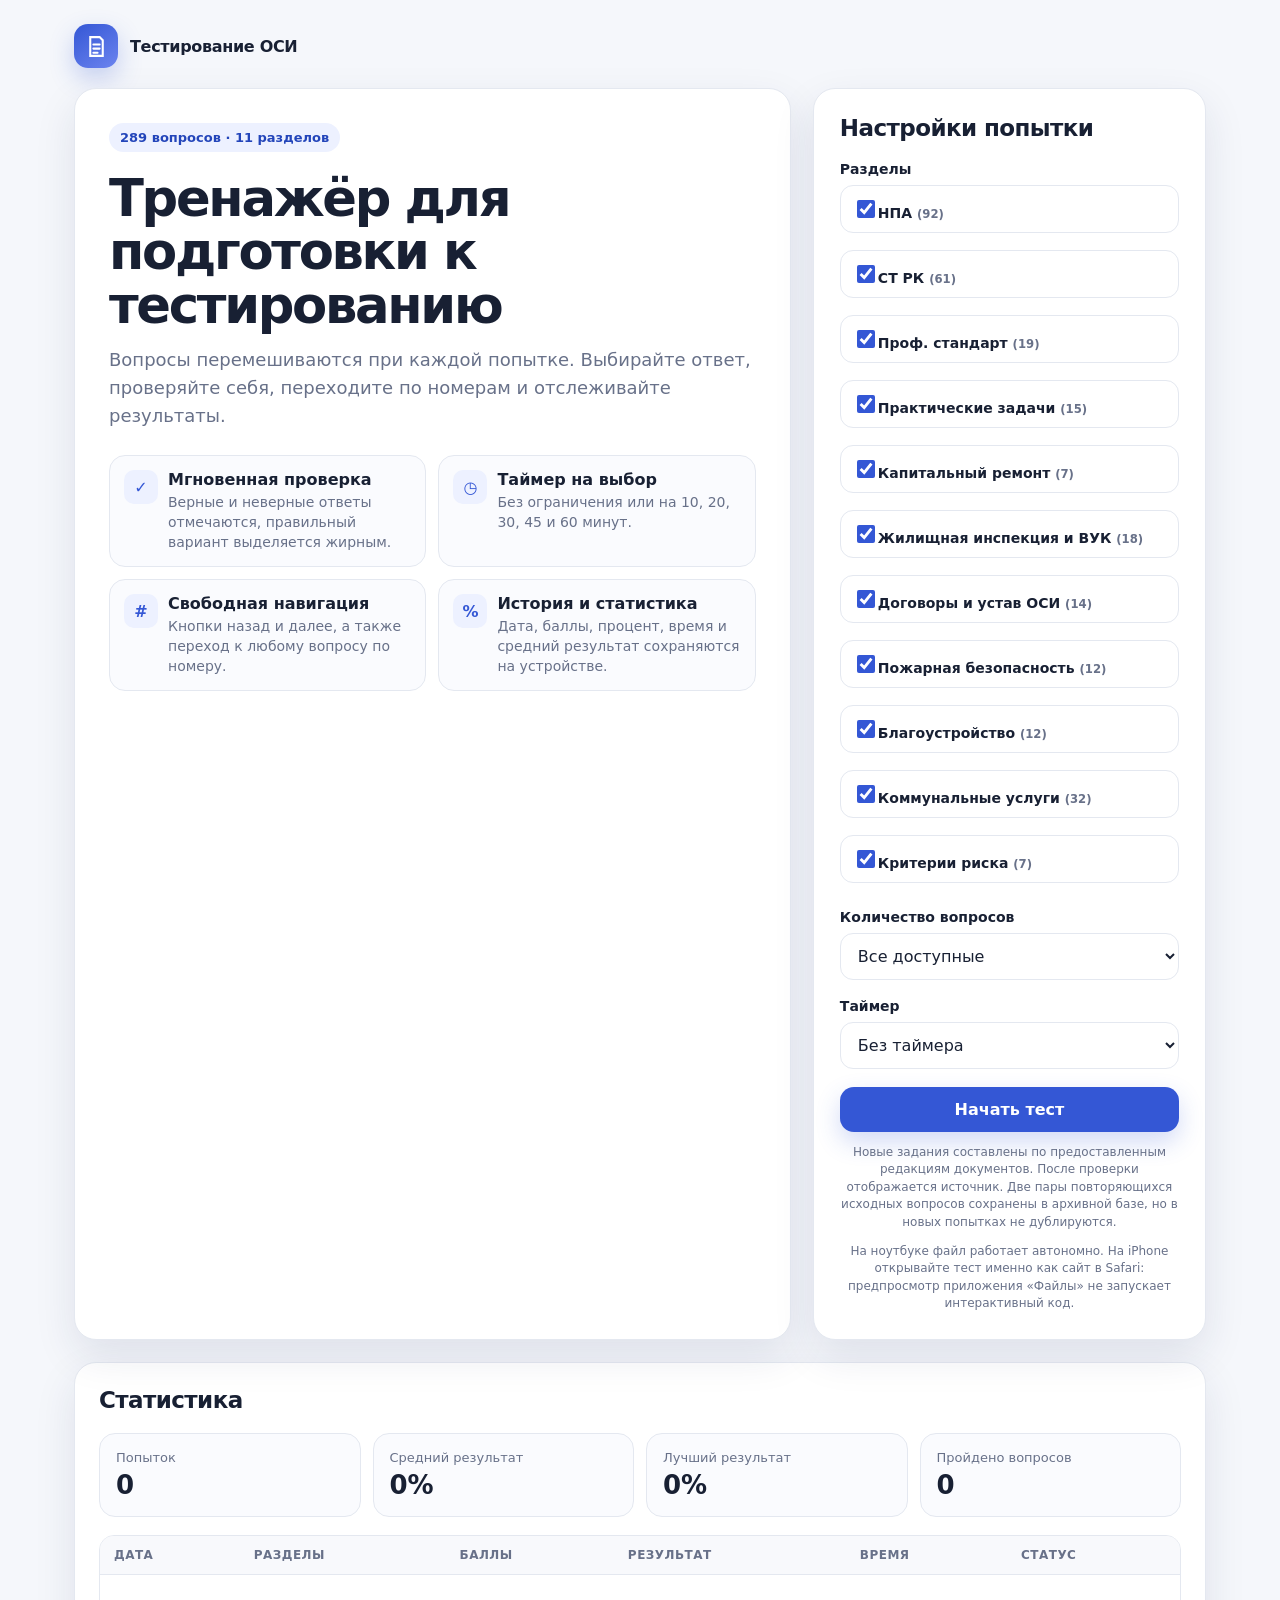
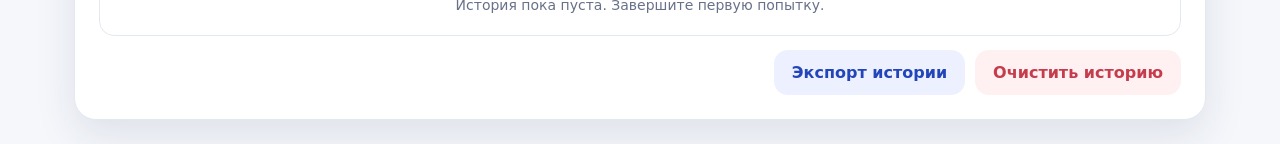
==== commit 35c4c4fa: "Expand OSI practice test to 289 unique questions" ====
--- a/index.html
+++ b/index.html
@@ -4,7 +4,7 @@
 <meta charset="utf-8">
 <meta name="viewport" content="width=device-width,initial-scale=1,viewport-fit=cover">
 <meta name="theme-color" content="#3457d5">
-<title>Тест ОСИ — 100 вопросов</title>
+<title>Тест ОСИ — 289 вопросов</title>
 
 <style>
 :root{
@@ -113,6 +113,8 @@
 .ios-js-warning{margin:0 0 16px;padding:14px 16px;border-radius:15px;background:#fff4df;border:1px solid #efcf91;color:#7a4b00;font-weight:750;line-height:1.45}
 .ios-js-warning b{display:block;margin-bottom:4px;color:#5d3900}
 .js-ready .ios-js-warning{display:none!important}
+
+.source-note{margin-top:10px;padding-top:9px;border-top:1px solid rgba(0,0,0,.10);font-size:13px;font-weight:500;line-height:1.4;overflow-wrap:anywhere}.mobile-progress .progress-ring{width:44px;height:44px;flex:0 0 44px}.mobile-progress .progress-ring:before{width:34px;height:34px}.mobile-progress .progress-ring strong{font-size:11px}.question-kicker{overflow-wrap:anywhere}
 </style>
 </head>
 <body>
@@ -131,7 +133,7 @@
   <main id="startScreen">
     <div class="start-grid">
       <section class="panel hero">
-        <span class="eyebrow">100 вопросов · 4 раздела</span>
+        <span class="eyebrow">289 вопросов · 11 разделов</span>
         <h1>Тренажёр для подготовки к тестированию</h1>
         <p class="lead">Вопросы перемешиваются при каждой попытке. Выбирайте ответ, проверяйте себя, переходите по номерам и отслеживайте результаты.</p>
         <div class="feature-grid">
@@ -144,9 +146,10 @@
       <aside class="panel settings">
         <h2>Настройки попытки</h2>
         <div class="field"><label>Разделы</label><div id="sectionChecks" class="check-grid"></div></div>
-        <div class="field"><label for="questionCount">Количество вопросов</label><select id="questionCount"><option value="10">10 вопросов</option><option value="20">20 вопросов</option><option value="30">30 вопросов</option><option value="50">50 вопросов</option><option value="all" selected>Все доступные</option></select></div>
+        <div class="field"><label for="questionCount">Количество вопросов</label><select id="questionCount"><option value="10">10 вопросов</option><option value="20">20 вопросов</option><option value="30">30 вопросов</option><option value="50">50 вопросов</option><option value="100">100 вопросов</option><option value="150">150 вопросов</option><option value="200">200 вопросов</option><option value="all" selected>Все доступные</option></select></div>
         <div class="field"><label for="timerSelect">Таймер</label><select id="timerSelect"><option value="0" selected>Без таймера</option><option value="10">10 минут</option><option value="20">20 минут</option><option value="30">30 минут</option><option value="45">45 минут</option><option value="60">60 минут</option></select></div>
-        <button type="button" id="startBtn" class="primary-btn full" onclick="startQuiz();return false;">Начать тест</button>
+        <button type="button" id="startBtn" class="primary-btn full">Начать тест</button>
+        <p class="note">Новые задания составлены по предоставленным редакциям документов. После проверки отображается источник. Две пары повторяющихся исходных вопросов сохранены в архивной базе, но в новых попытках не дублируются.</p>
         <p class="note">На ноутбуке файл работает автономно. На iPhone открывайте тест именно как сайт в Safari: предпросмотр приложения «Файлы» не запускает интерактивный код.</p>
       </aside>
     </div>
@@ -165,7 +168,7 @@
   </main>
 
   <main id="quizScreen" class="hidden">
-    <div class="mobile-progress"><span id="mobilePct" style="font-weight:900">0%</span><div class="mobile-bar"><i id="mobileBarFill"></i></div><span id="mobileTimer" style="font-variant-numeric:tabular-nums;font-weight:800">Без таймера</span></div>
+    <div class="mobile-progress"><div class="progress-ring" id="mobileRing"><strong id="mobilePct">0%</strong></div><div class="mobile-bar"><i id="mobileBarFill"></i></div><span id="mobileTimer" style="font-variant-numeric:tabular-nums;font-weight:800">Без таймера</span></div>
     <div class="quiz-layout">
       <aside class="panel sidebar">
         <div class="side-top">
@@ -202,9 +205,9 @@
 </div>
 <div id="toast" class="toast"></div>
 <script>
-const QUESTION_BANK = [{"id":"НПА-1","section":"НПА","sourceNumber":1,"question":"Кто утверждает минимальный размер расходов на управление объектом кондоминиума и содержание общего имущества объекта кондоминиума?","options":[{"letter":"А","text":"Жилищная инспекция","correct":false},{"letter":"Б","text":"Уполномоченный орган в сфере жилищно-коммунального хозяйства","correct":false},{"letter":"В","text":"Местные исполнительные органы","correct":false},{"letter":"Г","text":"Местные представительные органы","correct":true}]},{"id":"НПА-2","section":"НПА","sourceNumber":2,"question":"Какого процента достигает доля затраты на содержание общего имущества объекта кондоминиума при самостоятельном управлении объектом кондоминиума","options":[{"letter":"А","text":"0.6","correct":true},{"letter":"Б","text":"0.7","correct":false},{"letter":"В","text":"0.3","correct":false},{"letter":"Г","text":"0.4","correct":false}]},{"id":"НПА-3","section":"НПА","sourceNumber":3,"question":"Кем принимается решение об утверждении годовой сметы расходов на управление объектом кондоминиума и содержание общего имущества объекта кондоминиума?","options":[{"letter":"А","text":"Собранием собственников квартир, нежилых помещений","correct":true},{"letter":"Б","text":"Советом дома","correct":false},{"letter":"В","text":"Председателем объединения собственников имущества или доверенным лицом простого товарищества","correct":false},{"letter":"Г","text":"Инициативной группой","correct":false}]},{"id":"НПА-4","section":"НПА","sourceNumber":4,"question":"Какова периодичность работ по дератизации, дезинсекции, дезинфекции подвальных помещений, паркингов и других мест общего пользования объекта кондоминиума при расчете минимального размера расходов на управление объектом кондоминиума и содержание общего имущества объекта кондоминиума?","options":[{"letter":"А","text":"1 раз в год","correct":false},{"letter":"Б","text":"ежемесячно","correct":false},{"letter":"В","text":"4 раза в год","correct":true},{"letter":"Г","text":"2 раза в месяц","correct":false}]},{"id":"НПА-5","section":"НПА","sourceNumber":5,"question":"С учетом чего временная управляющая компания должна применять минимальный размер расходов на управление объектом кондоминиума и содержание общего имущества объекта кондоминиума?","options":[{"letter":"А","text":"Только минимальный тариф","correct":false},{"letter":"Б","text":"Повышающий коэффициент","correct":true},{"letter":"В","text":"Полезной площади","correct":false},{"letter":"Г","text":"Понижающий коэффициент","correct":false}]},{"id":"НПА-6","section":"НПА","sourceNumber":6,"question":"Какова доля затрат на мероприятия в структуре расходов на содержание общего имущества объекта кондоминиума при утверждении годовой сметы расходов собственниками квартир, нежилых помещений?","options":[{"letter":"А","text":"Не менее 70%","correct":true},{"letter":"Б","text":"Не менее 60%","correct":false},{"letter":"В","text":"Не более 40%","correct":false},{"letter":"Г","text":"Не более 30%","correct":false}]},{"id":"НПА-7","section":"НПА","sourceNumber":7,"question":"Кто принимает решение об утверждении годовой сметы расходов на содержание парковочных мест, кладовок?","options":[{"letter":"А","text":"Собрание собственников парковочных мест, кладовок","correct":true},{"letter":"Б","text":"Председателем объединения собственников имущества или доверенным лицом простого товарищества","correct":false},{"letter":"В","text":"Собрание собственников квартир, нежилых помещений","correct":false},{"letter":"Г","text":"Совет дома","correct":false}]},{"id":"НПА-8","section":"НПА","sourceNumber":8,"question":"Какова периодичность работ по обеспечению санитарного состояния мест общего пользования объекта кондоминиума (влажная уборка, подметание и мытье подъездов, холлов, лестничных маршей, лестничных площадок, лифтовых кабинок и другие санитарные мероприятия) при расчете минимального размера расходов на управление объектом кондоминиума и содержание общего имущества объекта кондоминиума?","options":[{"letter":"А","text":"2 раза в месяц","correct":false},{"letter":"Б","text":"1 раз в месяц","correct":false},{"letter":"В","text":"1 раз в год","correct":false},{"letter":"Г","text":"1 раз в неделю","correct":true}]},{"id":"НПА-9","section":"НПА","sourceNumber":9,"question":"Что входит в расходы на содержание общего имущества объекта кондоминиума?","options":[{"letter":"А","text":"Подготовка общедомовых инженерных систем и оборудований к сезонной эксплуатации (промывка, о прессовка, регулировка, наладка и другое)","correct":true},{"letter":"Б","text":"Оплата услуг за печать и обработку платежей по расходам на управление объектом кондоминиума и содержание общего имущества объекта кондоминиума, а также накопление за капитальный ремонт, целевой взнос","correct":false},{"letter":"В","text":"Расходы на содержание офиса (аренда, связь, интернет, канцелярские товары, оргтехника и ее содержание)","correct":false},{"letter":"Г","text":"Обязательное страхование работников от несчастных случаев","correct":false}]},{"id":"НПА-10","section":"НПА","sourceNumber":10,"question":"Какие основные факторы, влияют на перечень и состав выполняемых работ?","options":[{"letter":"А","text":"Все ответы верны","correct":true},{"letter":"Б","text":"Наличие и характеристика внутридомового инженерного оборудования и технических устройств","correct":false},{"letter":"В","text":"Придомовой земельный участок и расположенные на ней объекты, являющиеся общим имуществом объекта кондоминиума","correct":false},{"letter":"Г","text":"Срок эксплуатации объекта кондоминиума, материал конструктивных элементов и этажность","correct":false}]},{"id":"НПА-11","section":"НПА","sourceNumber":11,"question":"Что такое собрание собственников квартир, нежилых помещений многоквартирного жилого дома?","options":[{"letter":"А","text":"Орган обеспечивающий коллективное обсуждение и принятие решений собственниками парковочных мест и кладовок, связанных с содержанием парковочных мест и кладовок, путем голосования","correct":false},{"letter":"Б","text":"Коллегиальный орган управления объектом кондоминиума, избираемый из числа собственников квартир, нежилых помещений","correct":false},{"letter":"В","text":"Орган управления объектом кондоминиума, обеспечивающий обсуждение и принятие решений собственниками квартир, нежилых помещений, связанных с управлением объектом кондоминиума, путем голосования","correct":false},{"letter":"Г","text":"Высший орган управления объектом кондоминиума, обеспечивающий коллективное обсуждение и (или) принятие решений, связанных с управлением объектом кондоминиума","correct":true}]},{"id":"НПА-12","section":"НПА","sourceNumber":12,"question":"Какова периодичность работ по обеспечению санитарного состояния земельного участка придомовой территории объекта кондоминиума (озеленение (посадка, уход, обрезка зеленых насаждений и газонов), санитарная очистка мусоропровода, очистка выгребных ям, уборка и побелка дворовых уборных, уборка листьев, снега и наледи, в том числе с крыши) при расчете минимального размера расходов на управление объектом кондоминиума и содержание общего имущества объекта кондоминиума?","options":[{"letter":"А","text":"1 раз в месяц","correct":true},{"letter":"Б","text":"1 раз в год","correct":false},{"letter":"В","text":"4 раза в год","correct":false},{"letter":"Г","text":"1 раз в неделю","correct":false}]},{"id":"НПА-13","section":"НПА","sourceNumber":13,"question":"Кто принимает решение об утверждении годовой сметы расходов на содержание парковочных мест, кладовок?","options":[{"letter":"А","text":"Собрание собственников квартир, нежилых помещений","correct":false},{"letter":"Б","text":"Собрание собственников парковочных мест, кладовок","correct":true},{"letter":"В","text":"Совет дома","correct":false},{"letter":"Г","text":"Председатель объединения собственников имущества или доверенным лицом простого товарищества","correct":false}]},{"id":"НПА-14","section":"НПА","sourceNumber":14,"question":"Какова доля затрат на мероприятия в структуре расходов на управление объектом кондоминиума, за исключением содержания общего имущества объекта кондоминиума при утверждении годовой сметы расходов собственниками квартир, нежилых помещений?","options":[{"letter":"А","text":"Не менее 60%","correct":false},{"letter":"Б","text":"Не менее 70%","correct":false},{"letter":"В","text":"Не более 40%","correct":false},{"letter":"Г","text":"Не более 30%","correct":true}]},{"id":"НПА-15","section":"НПА","sourceNumber":15,"question":"От чего зависит объем предоставляемых поставщиками услуг холодного и горячего водоснабжения, водоотведения, электроснабжения, отопления (теплоснабжения), газоснабжения?","options":[{"letter":"А","text":"Наличие или отсутствие приборов учета","correct":true},{"letter":"Б","text":"Расчетов в соответствии с площадью квартиры собственника и количеством проживающих","correct":false},{"letter":"В","text":"Расчетов в соответствии с общей площадью многоквартирного жилого дома","correct":false},{"letter":"Г","text":"Повышающего коэффициент","correct":false}]},{"id":"НПА-16","section":"НПА","sourceNumber":16,"question":"Что входит в расходы на содержание общего имущества объекта кондоминиума?","options":[{"letter":"А","text":"Текущий ремонт общего имущества объекта кондоминиума (на основании дефектного акта)","correct":true},{"letter":"Б","text":"Банковские услуги","correct":false},{"letter":"В","text":"Оплата за расчетно-кассовое обслуживание","correct":false},{"letter":"Г","text":"Оплата труда (услуг) Исполнительному органу за управление объектом кондоминиума","correct":false}]},{"id":"НПА-17","section":"НПА","sourceNumber":17,"question":"По чьей инициативе созывается собрание или назначается письменный опрос?","options":[{"letter":"А","text":"По инициативе совета дома либо председателя объединения собственников имущества, либо по требованию не менее десяти процентов собственников квартир, нежилых помещений","correct":false},{"letter":"Б","text":"По инициативе совета дома либо председателя объединения собственников имущества, либо субъекта управления, либо по требованию ревизионной комиссии (ревизора)","correct":false},{"letter":"В","text":"По требованию не менее десяти процентов собственников квартир, нежилых помещений, либо по инициативе жилищной инспекции","correct":false},{"letter":"Г","text":"По инициативе совета дома либо председателя объединения собственников имущества, либо субъекта управления, либо по требованию ревизионной комиссии (ревизора), либо по требованию не менее десяти процентов собственников квартир, нежилых помещений, либо по требованию не менее десяти процентов собственников парковочных мест, кладовок либо по инициативе жилищной инспекции","correct":true}]},{"id":"НПА-18","section":"НПА","sourceNumber":18,"question":"Каким путем проводится собрание?","options":[{"letter":"А","text":"в заочном формате – путем проведения письменного опроса и (или) посредством объекта информатизации в сфере жилищных отношений и жилищно-коммунального хозяйства","correct":false},{"letter":"Б","text":"в явочном формате – для обсуждения вопросов, связанных с управлением объектом кондоминиума, и принятия по ним решений","correct":false},{"letter":"В","text":"в явочном формате – для обсуждения вопросов, связанных с управлением объектом кондоминиума, и принятия по ним решений и в заочном формате – путем проведения письменного опроса","correct":false},{"letter":"Г","text":"в явочном формате – для обсуждения вопросов, связанных с управлением объектом кондоминиума, и принятия по ним решений и в заочном формате – путем проведения письменного опроса и (или) посредством объекта информатизации в сфере жилищных отношений и жилищно-коммунального хозяйства","correct":true}]},{"id":"НПА-19","section":"НПА","sourceNumber":19,"question":"За сколько дней до даты проведения собрания уведомляются собственники квартир, нежилых помещений?","options":[{"letter":"А","text":"Не менее чем за пять календарных дней","correct":true},{"letter":"Б","text":"Не менее чем за десять дней","correct":false},{"letter":"В","text":"Не менее чем за десять рабочих дней","correct":false},{"letter":"Г","text":"Не менее чем за пять рабочих дней","correct":false}]},{"id":"НПА-20","section":"НПА","sourceNumber":20,"question":"По каким вопросам собрание принимает решение при согласии большинства от общего числа собственников квартир, нежилых помещений, непосредственно принявших участие в голосовании?","options":[{"letter":"А","text":"Избрания председателя объединения собственников имущества, членов совета дома, ревизионной комиссии (ревизора), переизбрания или досрочного прекращения их полномочий","correct":true},{"letter":"Б","text":"Принятия решения о сборе целевых взносов, их размере, сроках и иных условиях оплаты","correct":false},{"letter":"В","text":"Принятия решения о расходовании денег, накопленных на сберегательном счете","correct":false},{"letter":"Г","text":"Определения общего имущества объекта кондоминиума, а также изменения его состава","correct":false}]},{"id":"НПА-21","section":"НПА","sourceNumber":21,"question":"Кто разрешает организационные и процедурные вопросы проведения собрания путем явочного порядка?","options":[{"letter":"А","text":"Совет дома","correct":false},{"letter":"Б","text":"Инициатор собрания","correct":true},{"letter":"В","text":"Ревизионная комиссия (ревизор)","correct":false},{"letter":"Г","text":"Председатель объединения собственников имущества, доверенное лицо простого товарищества","correct":false}]},{"id":"НПА-22","section":"НПА","sourceNumber":22,"question":"В каком случае письменный проводить не более трех месяцев?","options":[{"letter":"А","text":"Когда количестве квартир, нежилых помещений или парковочных мест, кладовок превышает четырехсот","correct":false},{"letter":"Б","text":"Когда количестве квартир, нежилых помещений или парковочных мест, кладовок превышает трехсот","correct":false},{"letter":"В","text":"Когда количестве квартир, нежилых помещений или парковочных мест, кладовок превышает двухсот","correct":false},{"letter":"Г","text":"Когда количестве квартир, нежилых помещений или парковочных мест, кладовок превышает пятьсот","correct":true}]},{"id":"НПА-23","section":"НПА","sourceNumber":23,"question":"Кто такой оператор?","options":[{"letter":"А","text":"Центральный исполнительный орган, осуществляющий руководство и межотраслевую координацию в сфере жилищных отношений и жилищно-коммунального хозяйства","correct":false},{"letter":"Б","text":"Организация, заключающая договоры с банками для накопления средств на ремонт","correct":false},{"letter":"В","text":"Cпециализированная уполномоченная организация","correct":true},{"letter":"Г","text":"Юридическое лицо, являющееся некоммерческой организацией, образованное собственниками квартир, нежилых помещений одного многоквартирного жилого дома, осуществляющее управление объектом кондоминиума, финансирующее его содержание и обеспечивающее его сохранность","correct":false}]},{"id":"НПА-24","section":"НПА","sourceNumber":24,"question":"Какую информацию должен содержать лист регистрации собственников на собрании?","options":[{"letter":"А","text":"Дата и время регистрации","correct":false},{"letter":"Б","text":"Место проведения собрания","correct":false},{"letter":"В","text":"Идентификационные данные, номер квартиры или нежилого помещения и контактные данные собственников","correct":true},{"letter":"Г","text":"Фамилия, имя и номер квартиры","correct":false}]},{"id":"НПА-25","section":"НПА","sourceNumber":25,"question":"Какие вопросы рассматриваются на собрании собственников парковочных мест и кладовок?","options":[{"letter":"А","text":"Решение о выборе совета дома","correct":false},{"letter":"Б","text":"Решение о выборе управляющей компании","correct":false},{"letter":"В","text":"Решение о капитальном ремонте всего дома","correct":false},{"letter":"Г","text":"Принятие решения о содержании парковочных мест и кладовок","correct":true}]},{"id":"НПА-26","section":"НПА","sourceNumber":26,"question":"В какой срок проводится письменный опрос с даты объявления собрания?","options":[{"letter":"А","text":"Не более двух недель","correct":false},{"letter":"Б","text":"Не более двух месяцев, если больше 500 квартир то не более трех месяцев","correct":true},{"letter":"В","text":"Не более одного месяца","correct":false},{"letter":"Г","text":"Не более трех месяцев, если больше 400 квартир то не более четырех месяцев","correct":false}]},{"id":"НПА-27","section":"НПА","sourceNumber":27,"question":"Кем осуществляются сбор и прием листов письменного опроса нарочно либо посредством электронной почты для учета и составления протокола письменного опроса?","options":[{"letter":"А","text":"Советом дома или инициативной группой","correct":true},{"letter":"Б","text":"Ревизионной комиссии (ревизором)","correct":false},{"letter":"В","text":"Председателем объединения собственников имущества","correct":false},{"letter":"Г","text":"Представитель управляющей компании, либо управляющий многоквартирного жилого дома","correct":false}]},{"id":"НПА-28","section":"НПА","sourceNumber":28,"question":"По какому вопросу принимается решение при согласии более двух третей от общего числа собственников квартир, нежилых помещений одного подъезда?","options":[{"letter":"А","text":"Принятия решения о сборе целевых взносов и их размере","correct":false},{"letter":"Б","text":"Определения общего имущества объекта кондоминиума, а также изменения его состава","correct":false},{"letter":"В","text":"Осуществления организации и финансирования замены (ремонта) лифта одного из подъездов многоквартирного жилого дома за счет бюджетных средств с условием обеспечения возвратности средств собственниками квартир и нежилых помещений","correct":true},{"letter":"Г","text":"Согласования, при необходимости, размера вознаграждения совету дома и ревизионной комиссии (ревизору) по итогам деятельности за отчетный период","correct":false}]},{"id":"НПА-29","section":"НПА","sourceNumber":29,"question":"Из чего формируется минимальный размер взносов на управление объектом кондоминиума?","options":[{"letter":"А","text":"Из стоимости обязательных работ и услуг на основании не менее трех коммерческих предложений","correct":true},{"letter":"Б","text":"Из стоимости услуг на основании не менее двух коммерческих предложений","correct":false},{"letter":"В","text":"Из стоимости услуг на основании не менее четырех коммерческих предложений","correct":false},{"letter":"Г","text":"Из стоимости работ и услуг","correct":false}]},{"id":"НПА-30","section":"НПА","sourceNumber":30,"question":"Какого процента достигает доля затраты на управление объекта кондоминиума при самостоятельном управлении объектом кондоминиума","options":[{"letter":"А","text":"0.3","correct":false},{"letter":"Б","text":"0.4","correct":true},{"letter":"В","text":"0.6","correct":false},{"letter":"Г","text":"0.7","correct":false}]},{"id":"НПА-31","section":"НПА","sourceNumber":31,"question":"Что не входит в расходы на управления объектом кондоминиума, за исключением содержания общего имущества объекта кондоминиума?","options":[{"letter":"А","text":"Приобретение, установка, сервисное обслуживание и поверка общедомовых приборов учета, а также систем учета теплопотребления и элементов автоматизированных систем регулирования теплопотребления","correct":true},{"letter":"Б","text":"Расходы, связанные с принудительным взысканием задолженности (нотариальные услуги, услуги почты, государственная пошлина и другое)","correct":false},{"letter":"В","text":"Расходы на содержание офиса (аренда, связь, интернет, канцелярские товары, оргтехника и ее содержание)","correct":false},{"letter":"Г","text":"Обязательные платежи в бюджет (налоги, взносы, отчисления и другое)","correct":false}]},{"id":"НПА-32","section":"НПА","sourceNumber":32,"question":"По каким вопросам собрание принимает решение при согласии большинства от общего числа собственников квартир, нежилых помещений?","options":[{"letter":"А","text":"Принятия решения о передаче собственнику квартиры, нежилого помещения, парковочного места, кладовки или третьим лицам части общего имущества объекта кондоминиума в имущественный наем (аренду)","correct":false},{"letter":"Б","text":"Утверждения годовой сметы расходов на управление объектом кондоминиума в соответствии с методикой расчета годовой сметы расходов на управление объектом кондоминиума, внесения в нее изменений и дополнений","correct":true},{"letter":"В","text":"Принятия решения о найме управляющего многоквартирным жилым домом","correct":false},{"letter":"Г","text":"Установления размера оплаты труда председателю объединения собственников имущества","correct":false}]},{"id":"НПА-33","section":"НПА","sourceNumber":33,"question":"Что входит в расходы на управления объектом кондоминиума, за исключением содержания общего имущества объекта кондоминиума?","options":[{"letter":"А","text":"Обеспечение санитарного состояния земельного участка придомовой территории объекта кондоминиума (озеленение (посадка, уход, снос, обрезка зеленых насаждений и газонов), санитарная очистка мусоропровода, очистка выгребных ям, уборка и побелка дворовых уборных, уборка листьев, снега и наледи, в том числе с крыши)","correct":false},{"letter":"Б","text":"Оплата труда (услуг) за ведение бухгалтерского учета, статистической и налоговой отчетности","correct":true},{"letter":"В","text":"Техническое обслуживание, локализация аварий общедомовых инженерных систем (отопления, горячего и холодного водоснабжения, водоотведения, электроснабжения, газоснабжения, вентиляции) и оборудования объекта кондоминиума, за исключением случаев, когда надлежащее техническое состояние и безопасность энергетических сетей, а также приборов учета потребления энергии возлагается на энергоснабжающую организацию","correct":false},{"letter":"Г","text":"Противопожарные мероприятия, включая содержание противопожарного оборудования, приобретение и зарядку, перезарядку огнетушителей, пожарных рукавов, осуществление специальных надписей, указателей, оформление планов и схем эвакуации, за исключением приобретения и установки систем пожаротушения","correct":false}]},{"id":"НПА-34","section":"НПА","sourceNumber":34,"question":"Кто ведет протокол собрания, если оно проводилось явочным порядком?","options":[{"letter":"А","text":"Председатель собрания","correct":false},{"letter":"Б","text":"Совет дома","correct":false},{"letter":"В","text":"Секретарь собрания","correct":true},{"letter":"Г","text":"Инициатор собрания","correct":false}]},{"id":"НПА-35","section":"НПА","sourceNumber":35,"question":"Какова периодичность работ по содержанию и техническому обслуживанию слаботочных инженерных систем, состоящие из устройств сигнализации загазованности, задымления и затопления, систем автоматической пожарной сигнализации при расчете минимального размера расходов на управление объектом кондоминиума и содержание общего имущества объекта кондоминиума?","options":[{"letter":"А","text":"1 раз в месяц","correct":false},{"letter":"Б","text":"1 раз в год","correct":true},{"letter":"В","text":"4 раза в год","correct":false},{"letter":"Г","text":"1 раз в неделю","correct":false}]},{"id":"НПА-36","section":"НПА","sourceNumber":36,"question":"Что такое голосование?","options":[{"letter":"А","text":"Процедура принятия собственниками квартир, нежилых помещений решений, связанных с управлением объектом кондоминиума, осуществляемый путем открытого волеизъявления на собрании, проводимом явочным порядком или путем письменного опроса. Собственники квартир, нежилых помещений на собрании, проводимом явочным порядком или путем письменного опроса, могут проголосовать посредством объектов информатизации в сфере жилищных отношений и жилищно-коммунального хозяйства","correct":false},{"letter":"Б","text":"Процедура, при которой собственники квартир, нежилых помещений, парковочных мест, кладовок выражают свое мнение для принятия решения по вопросам, связанных с управлением объектом кондоминиума путем подсчета голосов","correct":true},{"letter":"В","text":"Процедура принятия собственниками квартир, нежилых помещений решений, связанных с содержанием общего имущества объекта кондоминиума, а также собственниками парковочных мест, кладовок решений, связанных с содержанием парковочных мест и кладовок, осуществляемый путем открытого волеизъявления на собрании, проводимом путем письменного опроса. Собственники квартир, нежилых помещений, парковочных мест, кладовок на собрании, проводимом путем письменного опроса, могут проголосовать посредством объектов информатизации в сфере жилищных отношений и жилищно-коммунального хозяйства","correct":false},{"letter":"Г","text":"Процедура принятия собственниками парковочных мест, кладовок решений, связанных с содержанием парковочных мест и кладовок, осуществляемый путем открытого волеизъявления на собрании, проводимом явочным порядком или путем письменного опроса. Собственники парковочных мест, кладовок на собрании, проводимом явочным порядком или путем письменного опроса, могут проголосовать посредством объектов информатизации в сфере жилищных отношений и жилищно-коммунального хозяйства","correct":false}]},{"id":"НПА-37","section":"НПА","sourceNumber":37,"question":"Что такое объединение собственников имущества многоквартирного жилого дома?","options":[{"letter":"А","text":"Физическое или юридическое лицо, оказывающее услуги по управлению объектом кондоминиума на основании заключенного договора","correct":false},{"letter":"Б","text":"Некоммерческое объединение физических лиц с целью строительства многоквартирного жилого дома и последующего распределения между членами жилищно-строительного кооператива квартир, нежилых помещений, парковочных мест, кладовок в соответствии с суммой внесенных паевых взносов, действующее до исполнения своих обязательств в соответствии с законодательством Республики Казахстан","correct":false},{"letter":"В","text":"Юридическое лицо, являющееся коммерческой организацией, образованное собственниками квартир, нежилых помещений нескольких многоквартирных жилых домов, осуществляющее управление объектов кондоминиума, финансирующее их содержание и обеспечивающее их сохранность","correct":false},{"letter":"Г","text":"Юридическое лицо, являющееся некоммерческой организацией, образованное собственниками квартир, нежилых помещений одного многоквартирного жилого дома, осуществляющее управление объектом кондоминиума, финансирующее его содержание и обеспечивающее его сохранность","correct":true}]},{"id":"НПА-38","section":"НПА","sourceNumber":38,"question":"Что такое собрание собственников парковочных мест, кладовок многоквартирного жилого дома?","options":[{"letter":"А","text":"Орган обеспечивающий коллективное обсуждение и принятие решений собственниками парковочных мест и кладовок, связанных с содержанием парковочных мест и кладовок, путем голосования","correct":true},{"letter":"Б","text":"Коллегиальный орган управления объектом кондоминиума, избираемый из числа собственников квартир, нежилых помещений","correct":false},{"letter":"В","text":"Высший орган управления объектом кондоминиума, обеспечивающий коллективное обсуждение и принятие решений собственниками квартир, нежилых помещений, связанных с управлением объектом кондоминиума и содержанием общего имущества объекта кондоминиума, путем голосования","correct":false},{"letter":"Г","text":"Орган управления объектом кондоминиума, обеспечивающий обсуждение и принятие решений собственниками квартир, нежилых помещений, связанных с управлением объектом кондоминиума, путем голосования","correct":false}]},{"id":"НПА-39","section":"НПА","sourceNumber":39,"question":"Что такое совет многоквартирного жилого дома?","options":[{"letter":"А","text":"Орган управления объектом кондоминиума, обеспечивающий обсуждение и принятие решений собственниками квартир, нежилых помещений, связанных с управлением объектом кондоминиума, путем голосования","correct":false},{"letter":"Б","text":"Орган обеспечивающий коллективное обсуждение и принятие решений собственниками парковочных мест и кладовок, связанных с содержанием парковочных мест и кладовок, путем голосования","correct":false},{"letter":"В","text":"Высший орган управления объектом кондоминиума, обеспечивающий коллективное обсуждение и принятие решений собственниками квартир, нежилых помещений, связанных с управлением объектом кондоминиума и содержанием общего имущества объекта кондоминиума, путем голосования","correct":false},{"letter":"Г","text":"Коллегиальный орган управления объектом кондоминиума, избираемый из числа собственников квартир, нежилых помещений","correct":true}]},{"id":"НПА-40","section":"НПА","sourceNumber":40,"question":"Как собственники квартир, нежилых помещений могут участвовать в собрании?","options":[{"letter":"А","text":"Только через доверенное лицо","correct":false},{"letter":"Б","text":"Лично или через представителей","correct":true},{"letter":"В","text":"Только через электронное голосование","correct":false},{"letter":"Г","text":"Только лично","correct":false}]},{"id":"СТ РК-1","section":"СТ РК","sourceNumber":1,"question":"Кто утверждает план и график работ?","options":[{"letter":"А","text":"Подрядчик","correct":false},{"letter":"Б","text":"Мер","correct":false},{"letter":"В","text":"Технадзор","correct":false},{"letter":"Г","text":"Заказчик","correct":true}]},{"id":"СТ РК-2","section":"СТ РК","sourceNumber":2,"question":"Какая температура горячей воды должна обеспечиваться согласно стандарту?","options":[{"letter":"А","text":"Не ниже 60°C","correct":true},{"letter":"Б","text":"Не ниже 40°C","correct":false},{"letter":"В","text":"Не ниже 50°C","correct":false},{"letter":"Г","text":"Не ниже 70°C","correct":false}]},{"id":"СТ РК-3","section":"СТ РК","sourceNumber":3,"question":"Что такое теплоноситель?","options":[{"letter":"А","text":"Изоляционный материал","correct":false},{"letter":"Б","text":"Электрический кабель для обогрева","correct":false},{"letter":"В","text":"Рабочая жидкость (вода, пар), передающая тепловую энергию","correct":true},{"letter":"Г","text":"Газ, используемый для отопления","correct":false}]},{"id":"СТ РК-4","section":"СТ РК","sourceNumber":4,"question":"Что такое центральный тепловой пункт (ЦТП)?","options":[{"letter":"А","text":"Контрольный пункт управления здания","correct":false},{"letter":"Б","text":"Электростанция для отопления","correct":false},{"letter":"В","text":"Насосная станция для подачи воды","correct":false},{"letter":"Г","text":"Совокупность устройств и автоматики, регулирующих параметры теплоносителя","correct":true}]},{"id":"СТ РК-5","section":"СТ РК","sourceNumber":5,"question":"Какие системы охватывает стандарт СТ РК 2863-2016?","options":[{"letter":"А","text":"Водоотведение и канализация","correct":false},{"letter":"Б","text":"Все инженерные системы зданий","correct":false},{"letter":"В","text":"Внутридомовые системы теплоснабжения и ГВС","correct":true},{"letter":"Г","text":"Электроснабжение и газоснабжение","correct":false}]},{"id":"СТ РК-6","section":"СТ РК","sourceNumber":6,"question":"Кто является заказчиком услуг по содержанию внутридомовых систем теплоснабжения?","options":[{"letter":"А","text":"Подрядные организации","correct":false},{"letter":"Б","text":"Собственники помещений","correct":true},{"letter":"В","text":"Исполнители коммунальных услуг","correct":false},{"letter":"Г","text":"Ресурсоснабжающие организации","correct":false}]},{"id":"СТ РК-7","section":"СТ РК","sourceNumber":7,"question":"Какие документы передаются исполнителю для содержания системы теплоснабжения?","options":[{"letter":"А","text":"Лицензия на эксплуатацию здания","correct":false},{"letter":"Б","text":"Техническая документация","correct":true},{"letter":"В","text":"Договор аренды помещения","correct":false},{"letter":"Г","text":"Кадастровый паспорт","correct":false}]},{"id":"СТ РК-8","section":"СТ РК","sourceNumber":8,"question":"Какая схема подключения системы отопления подразумевает использование того же теплоносителя, что и в тепловой сети?","options":[{"letter":"А","text":"Открытая система","correct":false},{"letter":"Б","text":"Независимая схема","correct":false},{"letter":"В","text":"Закрытая система","correct":false},{"letter":"Г","text":"Зависимая схема","correct":true}]},{"id":"СТ РК-9","section":"СТ РК","sourceNumber":9,"question":"Что фиксируется в журнале технической документации?","options":[{"letter":"А","text":"Данные о проведенных осмотрах, ремонтах и параметрах системы","correct":true},{"letter":"Б","text":"График работы сотрудников","correct":false},{"letter":"В","text":"План эвакуации здания","correct":false},{"letter":"Г","text":"История жалоб жильцов","correct":false}]},{"id":"СТ РК-10","section":"СТ РК","sourceNumber":10,"question":"Что означает термин \"коммунальная услуга\" в контексте стандарта?","options":[{"letter":"А","text":"Услуги по водоснабжению, теплоснабжению и электричеству","correct":true},{"letter":"Б","text":"Вывоз мусора","correct":false},{"letter":"В","text":"Обслуживание многоквартирных домов","correct":false},{"letter":"Г","text":"Услуги диспетчеризации","correct":false}]},{"id":"СТ РК-11","section":"СТ РК","sourceNumber":11,"question":"Что должна обеспечивать услуга управления системой теплоснабжения?","options":[{"letter":"А","text":"Организацию процессов, обеспечивающих работу системы","correct":true},{"letter":"Б","text":"Построение новых котельных","correct":false},{"letter":"В","text":"Только контроль параметров воды","correct":false},{"letter":"Г","text":"Финансовую отчетность перед жильцами","correct":false}]},{"id":"СТ РК-12","section":"СТ РК","sourceNumber":12,"question":"Как проводится контроль качества горячей воды?","options":[{"letter":"А","text":"Проверкой уровня хлора","correct":false},{"letter":"Б","text":"Химическим анализом воды","correct":false},{"letter":"В","text":"Измерением температуры воды в точке разбора","correct":true},{"letter":"Г","text":"Опросом жильцов","correct":false}]},{"id":"СТ РК-13","section":"СТ РК","sourceNumber":13,"question":"Что включают в себя планово-предупредительные работы?","options":[{"letter":"А","text":"Работы по предупреждению аварий","correct":true},{"letter":"Б","text":"Финансовый аудит организации","correct":false},{"letter":"В","text":"Текущий ремонт","correct":false},{"letter":"Г","text":"Проверку тарифов на услуги","correct":false}]},{"id":"СТ РК-14","section":"СТ РК","sourceNumber":14,"question":"Что фиксируется в журнале учета осмотров?","options":[{"letter":"А","text":"Данные о состоянии системы и выявленных дефектах","correct":true},{"letter":"Б","text":"Количество потребленного тепла","correct":false},{"letter":"В","text":"История изменений тарифов","correct":false},{"letter":"Г","text":"Стоимость услуг ЖКХ","correct":false}]},{"id":"СТ РК-15","section":"СТ РК","sourceNumber":15,"question":"Как определяется готовность системы теплоснабжения к отопительному сезону?","options":[{"letter":"А","text":"По результатам технического осмотра и испытаний","correct":true},{"letter":"Б","text":"По заключению ресурсоснабжающей организации","correct":false},{"letter":"В","text":"По решению жильцов","correct":false},{"letter":"Г","text":"По температуре на улице","correct":false}]},{"id":"СТ РК-16","section":"СТ РК","sourceNumber":16,"question":"Кто контролирует параметры теплоносителя в системе теплоснабжения?","options":[{"letter":"А","text":"Государственная комиссия","correct":false},{"letter":"Б","text":"Управляющая организация","correct":true},{"letter":"В","text":"Собственники квартир","correct":false},{"letter":"Г","text":"Энергетическая служба города","correct":false}]},{"id":"СТ РК-17","section":"СТ РК","sourceNumber":17,"question":"Каким образом осуществляется учет потребленного тепла?","options":[{"letter":"А","text":"По данным теплосчетчиков","correct":true},{"letter":"Б","text":"По заявлениям жильцов","correct":false},{"letter":"В","text":"По среднему значению","correct":false},{"letter":"Г","text":"По показателям температуры воздуха в квартирах","correct":false}]},{"id":"СТ РК-18","section":"СТ РК","sourceNumber":18,"question":"Что фиксируется в акте готовности системы теплоснабжения?","options":[{"letter":"А","text":"Размер квартплаты","correct":false},{"letter":"Б","text":"План эвакуации в случае пожара","correct":false},{"letter":"В","text":"Количество жильцов в доме","correct":false},{"letter":"Г","text":"Температурные параметры и техническое состояние","correct":true}]},{"id":"СТ РК-19","section":"СТ РК","sourceNumber":19,"question":"Как называется система подачи горячей воды, в которой теплоноситель не смешивается с водой?","options":[{"letter":"А","text":"Смешанная система","correct":false},{"letter":"Б","text":"Открытая система","correct":false},{"letter":"В","text":"Прямоточная система","correct":false},{"letter":"Г","text":"Закрытая система","correct":true}]},{"id":"СТ РК-20","section":"СТ РК","sourceNumber":20,"question":"Как часто проводятся плановые осмотры системы теплоснабжения?","options":[{"letter":"А","text":"По мере необходимости","correct":false},{"letter":"Б","text":"Раз в месяц","correct":true},{"letter":"В","text":"Раз в неделю","correct":false},{"letter":"Г","text":"Раз в 0 лет","correct":false}]},{"id":"СТ РК-21","section":"СТ РК","sourceNumber":21,"question":"В каком документе фиксируются дефекты, выявленные при осмотре системы отопления?","options":[{"letter":"А","text":"В плане ремонтных работ","correct":false},{"letter":"Б","text":"В акте передачи имущества","correct":false},{"letter":"В","text":"В журнале учета дефектов","correct":true},{"letter":"Г","text":"В договоре с жильцами","correct":false}]},{"id":"СТ РК-22","section":"СТ РК","sourceNumber":22,"question":"Какие приборы используются для измерения температуры теплоносителя?","options":[{"letter":"А","text":"Амперметры","correct":false},{"letter":"Б","text":"Тепловизоры","correct":false},{"letter":"В","text":"Гигрометры","correct":false},{"letter":"Г","text":"Термометры","correct":true}]},{"id":"СТ РК-23","section":"СТ РК","sourceNumber":23,"question":"Кто определяет стоимость работ по содержанию системы теплоснабжения?","options":[{"letter":"А","text":"Проектировщики","correct":false},{"letter":"Б","text":"Собственники помещений","correct":true},{"letter":"В","text":"Диспетчерская служба","correct":false},{"letter":"Г","text":"Государственная служба","correct":false}]},{"id":"СТ РК-24","section":"СТ РК","sourceNumber":24,"question":"Какая система теплоснабжения предполагает возможность разбора теплоносителя?","options":[{"letter":"А","text":"Коллективная","correct":false},{"letter":"Б","text":"Открытая","correct":true},{"letter":"В","text":"Закрытая","correct":false},{"letter":"Г","text":"Независимая","correct":false}]},{"id":"СТ РК-25","section":"СТ РК","sourceNumber":25,"question":"Что является основным признаком аварии в системе теплоснабжения?","options":[{"letter":"А","text":"Повышение давления в трубах","correct":false},{"letter":"Б","text":"Обнаружение течи теплоносителя","correct":true},{"letter":"В","text":"Понижение температуры воздуха на улице","correct":false},{"letter":"Г","text":"Увеличение энергопотребления","correct":false}]},{"id":"СТ РК-26","section":"СТ РК","sourceNumber":26,"question":"Как называется вертикальное трубное соединение в системе отопления?","options":[{"letter":"А","text":"Коллектор","correct":false},{"letter":"Б","text":"Разводка","correct":false},{"letter":"В","text":"Стояк","correct":true},{"letter":"Г","text":"Отвод","correct":false}]},{"id":"СТ РК-27","section":"СТ РК","sourceNumber":27,"question":"Как обеспечивается защита трубопроводов от коррозии?","options":[{"letter":"А","text":"Установкой электрических обогревателей","correct":false},{"letter":"Б","text":"Окрашиванием и теплоизоляцией","correct":true},{"letter":"В","text":"Использованием пластиковых труб","correct":false},{"letter":"Г","text":"Снижением давления в системе","correct":false}]},{"id":"СТ РК-28","section":"СТ РК","sourceNumber":28,"question":"Какое давление используется при гидравлических испытаниях системы отопления?","options":[{"letter":"А","text":"В три раза выше рабочего давления","correct":false},{"letter":"Б","text":"В два раза выше рабочего давления","correct":false},{"letter":"В","text":"В 1,2 раза выше рабочего давления","correct":true},{"letter":"Г","text":"В 0,5 раза ниже рабочего давления","correct":false}]},{"id":"СТ РК-29","section":"СТ РК","sourceNumber":29,"question":"Какой показатель является основным для контроля качества отопления?","options":[{"letter":"А","text":"Давление воды в трубах","correct":false},{"letter":"Б","text":"Температура внутреннего воздуха в помещениях","correct":true},{"letter":"В","text":"Электропотребление здания","correct":false},{"letter":"Г","text":"Количество потребленного газа","correct":false}]},{"id":"СТ РК-30","section":"СТ РК","sourceNumber":30,"question":"Где устанавливаются фильтры (грязевики) в системе отопления?","options":[{"letter":"А","text":"В радиаторах отопления","correct":false},{"letter":"Б","text":"В каждой квартире","correct":false},{"letter":"В","text":"Перед тепловым пунктом","correct":true},{"letter":"Г","text":"На крыше здания","correct":false}]},{"id":"СТ РК-31","section":"СТ РК","sourceNumber":31,"question":"Как называется процесс циркуляции теплоносителя в трубопроводах?","options":[{"letter":"А","text":"Конденсация","correct":false},{"letter":"Б","text":"Перемешивание","correct":false},{"letter":"В","text":"Деформация","correct":false},{"letter":"Г","text":"Рециркуляция","correct":true}]},{"id":"СТ РК-32","section":"СТ РК","sourceNumber":32,"question":"Какую температуру должен иметь теплоноситель в системе отопления?","options":[{"letter":"А","text":"От 70 до 90°C","correct":true},{"letter":"Б","text":"От 00 до 20°C","correct":false},{"letter":"В","text":"От 50 до 60°C","correct":false},{"letter":"Г","text":"От 30 до 40°C","correct":false}]},{"id":"СТ РК-33","section":"СТ РК","sourceNumber":33,"question":"Как называется трубопровод, соединяющий тепловую сеть с домом?","options":[{"letter":"А","text":"Радиаторная сеть","correct":false},{"letter":"Б","text":"Квартальная сеть","correct":true},{"letter":"В","text":"Дренажная сеть","correct":false},{"letter":"Г","text":"Вентиляционная сеть","correct":false}]},{"id":"СТ РК-34","section":"СТ РК","sourceNumber":34,"question":"Какие требования предъявляются к приборам учета тепла?","options":[{"letter":"А","text":"Они должны быть поверены","correct":true},{"letter":"Б","text":"Они должны быть автоматизированными","correct":false},{"letter":"В","text":"Они должны измерять влажность воздуха","correct":false},{"letter":"Г","text":"Они должны быть пластиковыми","correct":false}]},{"id":"СТ РК-35","section":"СТ РК","sourceNumber":35,"question":"Что включает в себя понятие \"отопление\" в контексте стандарта?","options":[{"letter":"А","text":"Подогрев воды для бытовых нужд","correct":false},{"letter":"Б","text":"Искусственное поддержание температуры в помещениях","correct":true},{"letter":"В","text":"Обогрев воздуха за счет солнечного тепла","correct":false},{"letter":"Г","text":"Использование каминов и печей","correct":false}]},{"id":"СТ РК-36","section":"СТ РК","sourceNumber":36,"question":"Что представляет собой система рециркуляции в системе горячего водоснабжения?","options":[{"letter":"А","text":"Очистка воды от примесей","correct":false},{"letter":"Б","text":"Круговорот воды в трубах для поддержания ее температуры","correct":true},{"letter":"В","text":"Фильтрация воды для повторного использования","correct":false},{"letter":"Г","text":"Специальный клапан для регулировки давления","correct":false}]},{"id":"СТ РК-37","section":"СТ РК","sourceNumber":37,"question":"Какие методы используются для проверки герметичности трубопроводов?","options":[{"letter":"А","text":"Визуальный осмотр","correct":false},{"letter":"Б","text":"Проверка на содержание ржавчины","correct":false},{"letter":"В","text":"Химический анализ воды","correct":false},{"letter":"Г","text":"Гидравлические и пневматические испытания","correct":true}]},{"id":"СТ РК-38","section":"СТ РК","sourceNumber":38,"question":"В какой точке системы отопления должны устанавливаться приборы учета тепла?","options":[{"letter":"А","text":"В центральной котельной","correct":false},{"letter":"Б","text":"На крыше здания","correct":false},{"letter":"В","text":"В каждой квартире","correct":false},{"letter":"Г","text":"В подвале здания","correct":true}]},{"id":"СТ РК-39","section":"СТ РК","sourceNumber":39,"question":"Что означает понятие «индивидуальный тепловой пункт (ИТП)»?","options":[{"letter":"А","text":"Совокупность трубопроводов, приборов и автоматики для управления подачей тепла","correct":true},{"letter":"Б","text":"Отдельная газовая котельная","correct":false},{"letter":"В","text":"Вентиляционная шахта","correct":false},{"letter":"Г","text":"Личный счетчик тепла в квартире","correct":false}]},{"id":"СТ РК-40","section":"СТ РК","sourceNumber":40,"question":"Какая организация отвечает за поставку коммунального ресурса в систему теплоснабжения?","options":[{"letter":"А","text":"Управляющая компания","correct":false},{"letter":"Б","text":"Ресурсоснабжающая организация","correct":true},{"letter":"В","text":"Диспетчерская служба","correct":false},{"letter":"Г","text":"Министерство промышленности и строительства","correct":false}]},{"id":"Проф. стандарт-1","section":"Проф. стандарт","sourceNumber":1,"question":"Какой период времени, определяемый договором на электроснабжение, учитывается для расчета потребленной электрической энергии и ее оплаты потребителем?","options":[{"letter":"А","text":"Календарный год","correct":false},{"letter":"Б","text":"Отчетный период","correct":false},{"letter":"В","text":"Нет правильного ответа","correct":false},{"letter":"Г","text":"Расчетный период","correct":true}]},{"id":"Проф. стандарт-2","section":"Проф. стандарт","sourceNumber":2,"question":"Что представляет собой снятие показаний приборов коммерческого учета?","options":[{"letter":"А","text":"Установка нового прибора учета","correct":false},{"letter":"Б","text":"Измерение уровня напряжения в электрической сети","correct":false},{"letter":"В","text":"Процедура проверки технического состояния коммерческого прибора учета","correct":false},{"letter":"Г","text":"Действие по считыванию показаний приборов, определяющее объем использованной электрической энергии потребителя","correct":true}]},{"id":"Проф. стандарт-3","section":"Проф. стандарт","sourceNumber":3,"question":"Что такое пломбировочное устройство?","options":[{"letter":"А","text":"Прибор для учета электрической энергии","correct":false},{"letter":"Б","text":"Оборудование для проведения технического обслуживания","correct":false},{"letter":"В","text":"Методика контроля качества электрической энергии","correct":false},{"letter":"Г","text":"Приспособление одноразового использования с запирающим механизмом, обеспечивающее контроль от несанкционированного доступа","correct":true}]},{"id":"Проф. стандарт-4","section":"Проф. стандарт","sourceNumber":4,"question":"Что такое технические условия в контексте подключения к электрическим сетям?","options":[{"letter":"А","text":"Условия, определяющие безопасность работы с электрической энергией","correct":false},{"letter":"Б","text":"Правила эксплуатации электрического оборудования","correct":false},{"letter":"В","text":"Стандарты качества электроэнергии, применяемые при подключении","correct":false},{"letter":"Г","text":"Технические требования, необходимые для исполнения подключения к электрическим сетям","correct":true}]},{"id":"Проф. стандарт-5","section":"Проф. стандарт","sourceNumber":5,"question":"Что такое разрешенная мощность?","options":[{"letter":"А","text":"Минимальная мощность, необходимая для работы оборудования","correct":false},{"letter":"Б","text":"Максимальная возможная мощность потребления электрической энергии, согласованная потребителю в технических условиях","correct":true},{"letter":"В","text":"Мощность, используемая для резервного питания","correct":false},{"letter":"Г","text":"Среднее значение потребляемой энергии за месяц","correct":false}]},{"id":"Проф. стандарт-6","section":"Проф. стандарт","sourceNumber":6,"question":"Что такое схема учета электрической энергии?","options":[{"letter":"А","text":"Процесс контроля за распределением электрической энергии между различными потребителями","correct":false},{"letter":"Б","text":"Определенное электрическое соединение средств учета, обеспечивающее учет передаваемой и потребляемой электрической энергии для расчетов","correct":true},{"letter":"В","text":"Метод, используемый для определения качества передаваемой электрической энергии","correct":false},{"letter":"Г","text":"План, описывающий расположение электрических устройств на объекте","correct":false}]},{"id":"Проф. стандарт-7","section":"Проф. стандарт","sourceNumber":7,"question":"Что такое поверка системы коммерческого учета?","options":[{"letter":"А","text":"Совокупность операций, выполняемых для определения и подтверждения соответствия средства измерений установленным метрологическим требованиям","correct":true},{"letter":"Б","text":"Процесс установки новых средств измерений","correct":false},{"letter":"В","text":"Операция по модернизации существующих измерительных приборов","correct":false},{"letter":"Г","text":"Техническое обслуживание системы учета энергии","correct":false}]},{"id":"Проф. стандарт-8","section":"Проф. стандарт","sourceNumber":8,"question":"Граница эксплуатационной ответственности сторон это?","options":[{"letter":"А","text":"Точка раздела энергетического оборудования и (или) электрической сети между хозяйствующими субъектами, ответственными за содержание, обслуживание и техническое состояние, определяемая по балансовой принадлежности или договором электроснабжение, и подтвержденная соответствующими техническими условиями","correct":false},{"letter":"Б","text":"Точка раздела энергетического оборудования и (или) электрической сети между хозяйствующими субъектами, ответственными за содержание, обслуживание и техническое состояние, определяемая по балансовой принадлежности или договором электроснабжение, и подтвержденная соответствующим актом разграничения балансовой принадлежности и эксплуатационной ответственности сторон между этими хозяйствующими субъектами;","correct":true},{"letter":"В","text":"Точка раздела энергетического оборудования и (или) электрической сети между хозяйствующими субъектами, ответственными за содержание, обслуживание и техническое состояние, определяемая по техническим условиям и подтвержденная соответствующим актом разграничения балансовой принадлежности и эксплуатационной ответственности сторон между этими хозяйствующими субъектами;","correct":false},{"letter":"Г","text":"Точка раздела энергетического оборудования и (или) электрической сети между хозяйствующими субъектами, ответственными за содержание, обслуживание и техническое состояние, определяемая по балансовой принадлежности или договором электроснабжение","correct":false}]},{"id":"Проф. стандарт-9","section":"Проф. стандарт","sourceNumber":9,"question":"Что такое граница балансовой принадлежности электрической сети в контексте рынка электрической энергии?","options":[{"letter":"А","text":"Это условие, определяющее права и обязанности субпотребителей в отношении основных потребителей","correct":false},{"letter":"Б","text":"Это место, где заканчивается ответственность энергопередающей организации за качество электроснабжения","correct":false},{"letter":"В","text":"Это точка раздела электрической сети между хозяйствующими субъектами, определяемая по балансовой принадлежности","correct":true},{"letter":"Г","text":"Это линия, отделяющая энергопроизводителей от потребителей электрической энергии","correct":false}]},{"id":"Проф. стандарт-10","section":"Проф. стандарт","sourceNumber":10,"question":"Перечень документов необходимых для заключения договора электроснабжения с потребителями, объекты электроснабжения которых находятся не в составе кондоминиумов?","options":[{"letter":"А","text":"все ответы верны","correct":true},{"letter":"Б","text":"копия документа (приказа, доверенности, документа, подтверждающего полномочия лиц на лицо, уполномоченное на заключение договора электроснабжения, с приложением документа, удостоверяющего личность, за исключением первого руководителя организации (для юридических лиц и индивидуальных предпринимателей) и копия технических условий","correct":false},{"letter":"В","text":"копия справки о государственной регистрации (для юридических лиц), выписка из государственного электронного реестра разрешений и уведомлений (для индивидуальных предпринимателей) или сведения индивидуального идентификационного номера (ИИН) из документа, удостоверяющего личность (для физических лиц) и справки о зарегистрированных правах на недвижимое имущество или правоустанавливающего документа","correct":false},{"letter":"Г","text":"копия акта разграничения балансовой принадлежности электрических сетей и эксплуатационной ответственности сторон со схемой подключения потребителя к электрическим сетям и акта приемки системы коммерческого учета электрической энергии, составленного энергопередающей (энергопроизводящей) организации;","correct":false}]},{"id":"Практические задачи-1","section":"Практические задачи","sourceNumber":1,"question":"Какое Министерство утвердило профессиональный стандарт 'Управление жилыми и нежилыми зданиями'?","options":[{"letter":"А","text":"Министерство финансов Республики Казахстан","correct":false},{"letter":"Б","text":"Министерство промышленности и строительства Республики Казахстан","correct":true},{"letter":"В","text":"Министерство юстиции Республики Казахстан","correct":false},{"letter":"Г","text":"Министерство труда и социальной защиты населения Республики Казахстан","correct":false}]},{"id":"Практические задачи-2","section":"Практические задачи","sourceNumber":2,"question":"Какая квалификация требуется управляющему многоквартирным домом?","options":[{"letter":"А","text":"Среднее образование","correct":false},{"letter":"Б","text":"Опыт работы более 10 лет","correct":false},{"letter":"В","text":"Высшее образование","correct":false},{"letter":"Г","text":"Соответствие утвержденным квалификационным требованиям","correct":true}]},{"id":"Практические задачи-3","section":"Практические задачи","sourceNumber":3,"question":"Что является целью профессионального стандарта 'Управление жилыми и нежилыми зданиями'?","options":[{"letter":"А","text":"Определение стоимости услуг ЖКХ","correct":false},{"letter":"Б","text":"Разработка новых строительных технологий","correct":false},{"letter":"В","text":"Контроль за деятельностью управляющих компаний","correct":false},{"letter":"Г","text":"Определение квалификационных требований к специалистам","correct":true}]},{"id":"Практические задачи-4","section":"Практические задачи","sourceNumber":4,"question":"Что такое отраслевая рамка квалификаций (ОРК)?","options":[{"letter":"А","text":"Составная часть (подсистема) национальной системы квалификаций, представляющая собой рамочную структуру дифференцированных уровней квалификации секторов экономики","correct":false},{"letter":"Б","text":"Составная часть национальной системы квалификаций, представляющая собой рамочную структуру дифференцированных уровней квалификации, признаваемых в отрасли","correct":false},{"letter":"В","text":"Составная часть (подсистема) национальной системы профессиональных стандартов, представляющая собой рамочную структуру дифференцированных уровней квалификации, признаваемых в отрасли","correct":false},{"letter":"Г","text":"Составная часть (подсистема) национальной системы квалификаций, представляющая собой рамочную структуру дифференцированных уровней квалификации, признаваемых в отрасли","correct":true}]},{"id":"Практические задачи-5","section":"Практические задачи","sourceNumber":5,"question":"Что такое профессиональный стандарт?","options":[{"letter":"А","text":"Стандарт, определяющий в конкретной области профессиональной деятельности требования к уровню квалификации и компетентности, к содержанию, качеству и условиям труда","correct":true},{"letter":"Б","text":"Требования, определяющие в конкретной области профессиональной деятельности требования к уровню квалификации и компетентности, к содержанию, качеству и условиям труда","correct":false},{"letter":"В","text":"Стандарт, определяющий требования к уровню квалификации и компетентности, к содержанию, качеству и условиям труда","correct":false},{"letter":"Г","text":"Стандарт, определяющий в конкретной области профессиональной деятельности требования к уровню квалификации и компетентности, уровню образования, опыта работы","correct":false}]},{"id":"Практические задачи-6","section":"Практические задачи","sourceNumber":6,"question":"Какие карточки профессий входят в профессиональный стандарт \"Управление жилыми и нежилыми зданиями\"?","options":[{"letter":"А","text":"1) Хаус-мастер - 3 уровень ОРК; 2) Управляющий многоквартирным жилым домом - 4 уровень ОРК; 3) Менеджер по управлению жилыми и нежилыми зданиями - 5 уровень ОРК; 4) Управляющий зданиями, многоквартирным домом - 6 уровень ОРК","correct":false},{"letter":"Б","text":"1) Управляющий многоквартирным жилым домом - 4 уровень ОРК; 2) Управляющий многоквартирным жилым домом - 5 уровень ОРК; 3) Менеджер по управлению жилыми и нежилыми зданиями - 5 уровень ОРК; 4) Управляющий зданиями, многоквартирным домом - 6 уровень ОРК","correct":false},{"letter":"В","text":"1) Хаус-мастер; 2) Управляющий многоквартирным жилым домом; 3) Управляющий зданиями, многоквартирным домом;","correct":false},{"letter":"Г","text":"1) Хаус-мастер - 3 уровень ОРК; 2) Управляющий многоквартирным жилым домом - 4 уровень ОРК; 3) Управляющий многоквартирным жилым домом - 5 уровень ОРК; 4) Менеджер по управлению жилыми и нежилыми зданиями - 5 уровень ОРК; 5) Управляющий зданиями, многоквартирным домом - 6 уровень ОРК","correct":true}]},{"id":"Практические задачи-7","section":"Практические задачи","sourceNumber":7,"question":"Какие требования к уровню профессионального образования хаус-мастера?","options":[{"letter":"А","text":"Послесреднее образование (прикладной бакалавриат) и/или ТиПО (специалист среднего звена) по специальности: Управление недвижимостью","correct":false},{"letter":"Б","text":"ТиПО (рабочие профессии) по специальности: Управление недвижимостью","correct":true},{"letter":"В","text":"Нет правильного ответа","correct":false},{"letter":"Г","text":"ТиПО (специалист среднего звена) по специальности: Управление недвижимостью","correct":false}]},{"id":"Практические задачи-8","section":"Практические задачи","sourceNumber":8,"question":"Для чего разрабатывается профессиональный стандарт?","options":[{"letter":"А","text":"Профессиональный стандарт разрабатывается в качестве основы для оценки, аттестации, сертификации и подтверждения квалификации, подготовки и переподготовки кадров и предназначены для использования пользователями в сфере управления многоквартирными жилыми домами и нежилыми зданиями, состоящих из отдельных зданий и помещений общественного назначения, встроенно-пристроенных и встроенных в жилые здания","correct":true},{"letter":"Б","text":"Профессиональный стандарт разрабатывается в качестве основы для оценки, аттестации, сертификации и подтверждения квалификации, подготовки и переподготовки кадров и предназначены для использования пользователями в сфере управления и содержания многоквартирными жилыми домами и нежилыми зданиями, состоящих из отдельных зданий и помещений общественного назначения, встроенно-пристроенных и встроенных в жилые здания","correct":false},{"letter":"В","text":"Профессиональный стандарт разрабатывается в качестве основы для оценки, аттестации, сертификации и подтверждения квалификации, подготовки и переподготовки кадров и предназначены для использования пользователями в сфере управления многоквартирными жилыми домами, состоящих из отдельных зданий и помещений общественного назначения, встроенно-пристроенных и встроенных в жилые здания","correct":false},{"letter":"Г","text":"Профессиональный стандарт разрабатывается в качестве основы для оценки, аттестации, сертификации и подтверждения квалификации и предназначены для использования пользователями в сфере управления многоквартирными жилыми домами и нежилыми зданиями, состоящих из отдельных зданий и помещений общественного назначения, встроенно-пристроенных и встроенных в жилые здания","correct":false}]},{"id":"Практические задачи-9","section":"Практические задачи","sourceNumber":9,"question":"Какие требования к уровню профессионального образования хаус-мастера?","options":[{"letter":"А","text":"Нет правильного ответа","correct":false},{"letter":"Б","text":"ТиПО (специалист среднего звена) по специальности: Управление недвижимостью","correct":false},{"letter":"В","text":"ТиПО (рабочие профессии) по специальности: Управление недвижимостью","correct":true},{"letter":"Г","text":"Послесреднее образование (прикладной бакалавриат) и/или ТиПО (специалист среднего звена) по специальности: Управление недвижимостью","correct":false}]},{"id":"Практические задачи-10","section":"Практические задачи","sourceNumber":10,"question":"Какие требования к опыту работы карточки профессии: \"Хаус-мастер\"?","options":[{"letter":"А","text":"Стаж работы на руководящих должностях в организации не менее пяти лет или опыт работы в сфере обслуживания объектов кондоминиума либо жилищно-коммунальной сфере не менее одного года","correct":false},{"letter":"Б","text":"без опыта работы","correct":true},{"letter":"В","text":"Опыт работы в сфере обслуживания объектов кондоминиума либо жилищно-коммунальной сфере не менее одного года.","correct":false},{"letter":"Г","text":"Опыт работы в сфере обслуживания объектов кондоминиума либо жилищно-коммунальной сфере не менее трех лет.","correct":false}]}];
-document.documentElement.className += ' js-ready';
-window.__osiQuizScriptLoaded = true;
+const QUESTION_BANK = [{"id":"НПА-1","section":"НПА","sourceNumber":1,"question":"Кто утверждает минимальный размер расходов на управление объектом кондоминиума и содержание общего имущества объекта кондоминиума?","options":[{"letter":"А","text":"Жилищная инспекция","correct":false},{"letter":"Б","text":"Уполномоченный орган в сфере жилищно-коммунального хозяйства","correct":false},{"letter":"В","text":"Местные исполнительные органы","correct":false},{"letter":"Г","text":"Местные представительные органы","correct":true}]},{"id":"НПА-2","section":"НПА","sourceNumber":2,"question":"Какого процента достигает доля затраты на содержание общего имущества объекта кондоминиума при самостоятельном управлении объектом кондоминиума","options":[{"letter":"А","text":"0.6","correct":true},{"letter":"Б","text":"0.7","correct":false},{"letter":"В","text":"0.3","correct":false},{"letter":"Г","text":"0.4","correct":false}]},{"id":"НПА-3","section":"НПА","sourceNumber":3,"question":"Кем принимается решение об утверждении годовой сметы расходов на управление объектом кондоминиума и содержание общего имущества объекта кондоминиума?","options":[{"letter":"А","text":"Собранием собственников квартир, нежилых помещений","correct":true},{"letter":"Б","text":"Советом дома","correct":false},{"letter":"В","text":"Председателем объединения собственников имущества или доверенным лицом простого товарищества","correct":false},{"letter":"Г","text":"Инициативной группой","correct":false}]},{"id":"НПА-4","section":"НПА","sourceNumber":4,"question":"Какова периодичность работ по дератизации, дезинсекции, дезинфекции подвальных помещений, паркингов и других мест общего пользования объекта кондоминиума при расчете минимального размера расходов на управление объектом кондоминиума и содержание общего имущества объекта кондоминиума?","options":[{"letter":"А","text":"1 раз в год","correct":false},{"letter":"Б","text":"ежемесячно","correct":false},{"letter":"В","text":"4 раза в год","correct":true},{"letter":"Г","text":"2 раза в месяц","correct":false}]},{"id":"НПА-5","section":"НПА","sourceNumber":5,"question":"С учетом чего временная управляющая компания должна применять минимальный размер расходов на управление объектом кондоминиума и содержание общего имущества объекта кондоминиума?","options":[{"letter":"А","text":"Только минимальный тариф","correct":false},{"letter":"Б","text":"Повышающий коэффициент","correct":true},{"letter":"В","text":"Полезной площади","correct":false},{"letter":"Г","text":"Понижающий коэффициент","correct":false}]},{"id":"НПА-6","section":"НПА","sourceNumber":6,"question":"Какова доля затрат на мероприятия в структуре расходов на содержание общего имущества объекта кондоминиума при утверждении годовой сметы расходов собственниками квартир, нежилых помещений?","options":[{"letter":"А","text":"Не менее 70%","correct":true},{"letter":"Б","text":"Не менее 60%","correct":false},{"letter":"В","text":"Не более 40%","correct":false},{"letter":"Г","text":"Не более 30%","correct":false}]},{"id":"НПА-7","section":"НПА","sourceNumber":7,"question":"Кто принимает решение об утверждении годовой сметы расходов на содержание парковочных мест, кладовок?","options":[{"letter":"А","text":"Собрание собственников парковочных мест, кладовок","correct":true},{"letter":"Б","text":"Председателем объединения собственников имущества или доверенным лицом простого товарищества","correct":false},{"letter":"В","text":"Собрание собственников квартир, нежилых помещений","correct":false},{"letter":"Г","text":"Совет дома","correct":false}]},{"id":"НПА-8","section":"НПА","sourceNumber":8,"question":"Какова периодичность работ по обеспечению санитарного состояния мест общего пользования объекта кондоминиума (влажная уборка, подметание и мытье подъездов, холлов, лестничных маршей, лестничных площадок, лифтовых кабинок и другие санитарные мероприятия) при расчете минимального размера расходов на управление объектом кондоминиума и содержание общего имущества объекта кондоминиума?","options":[{"letter":"А","text":"2 раза в месяц","correct":false},{"letter":"Б","text":"1 раз в месяц","correct":false},{"letter":"В","text":"1 раз в год","correct":false},{"letter":"Г","text":"1 раз в неделю","correct":true}]},{"id":"НПА-9","section":"НПА","sourceNumber":9,"question":"Что входит в расходы на содержание общего имущества объекта кондоминиума?","options":[{"letter":"А","text":"Подготовка общедомовых инженерных систем и оборудований к сезонной эксплуатации (промывка, о прессовка, регулировка, наладка и другое)","correct":true},{"letter":"Б","text":"Оплата услуг за печать и обработку платежей по расходам на управление объектом кондоминиума и содержание общего имущества объекта кондоминиума, а также накопление за капитальный ремонт, целевой взнос","correct":false},{"letter":"В","text":"Расходы на содержание офиса (аренда, связь, интернет, канцелярские товары, оргтехника и ее содержание)","correct":false},{"letter":"Г","text":"Обязательное страхование работников от несчастных случаев","correct":false}]},{"id":"НПА-10","section":"НПА","sourceNumber":10,"question":"Какие основные факторы, влияют на перечень и состав выполняемых работ?","options":[{"letter":"А","text":"Все ответы верны","correct":true},{"letter":"Б","text":"Наличие и характеристика внутридомового инженерного оборудования и технических устройств","correct":false},{"letter":"В","text":"Придомовой земельный участок и расположенные на ней объекты, являющиеся общим имуществом объекта кондоминиума","correct":false},{"letter":"Г","text":"Срок эксплуатации объекта кондоминиума, материал конструктивных элементов и этажность","correct":false}]},{"id":"НПА-11","section":"НПА","sourceNumber":11,"question":"Что такое собрание собственников квартир, нежилых помещений многоквартирного жилого дома?","options":[{"letter":"А","text":"Орган обеспечивающий коллективное обсуждение и принятие решений собственниками парковочных мест и кладовок, связанных с содержанием парковочных мест и кладовок, путем голосования","correct":false},{"letter":"Б","text":"Коллегиальный орган управления объектом кондоминиума, избираемый из числа собственников квартир, нежилых помещений","correct":false},{"letter":"В","text":"Орган управления объектом кондоминиума, обеспечивающий обсуждение и принятие решений собственниками квартир, нежилых помещений, связанных с управлением объектом кондоминиума, путем голосования","correct":false},{"letter":"Г","text":"Высший орган управления объектом кондоминиума, обеспечивающий коллективное обсуждение и (или) принятие решений, связанных с управлением объектом кондоминиума","correct":true}]},{"id":"НПА-12","section":"НПА","sourceNumber":12,"question":"Какова периодичность работ по обеспечению санитарного состояния земельного участка придомовой территории объекта кондоминиума (озеленение (посадка, уход, обрезка зеленых насаждений и газонов), санитарная очистка мусоропровода, очистка выгребных ям, уборка и побелка дворовых уборных, уборка листьев, снега и наледи, в том числе с крыши) при расчете минимального размера расходов на управление объектом кондоминиума и содержание общего имущества объекта кондоминиума?","options":[{"letter":"А","text":"1 раз в месяц","correct":true},{"letter":"Б","text":"1 раз в год","correct":false},{"letter":"В","text":"4 раза в год","correct":false},{"letter":"Г","text":"1 раз в неделю","correct":false}]},{"id":"НПА-13","section":"НПА","sourceNumber":13,"question":"Кто принимает решение об утверждении годовой сметы расходов на содержание парковочных мест, кладовок?","options":[{"letter":"А","text":"Собрание собственников квартир, нежилых помещений","correct":false},{"letter":"Б","text":"Собрание собственников парковочных мест, кладовок","correct":true},{"letter":"В","text":"Совет дома","correct":false},{"letter":"Г","text":"Председатель объединения собственников имущества или доверенным лицом простого товарищества","correct":false}],"duplicateOf":"НПА-7"},{"id":"НПА-14","section":"НПА","sourceNumber":14,"question":"Какова доля затрат на мероприятия в структуре расходов на управление объектом кондоминиума, за исключением содержания общего имущества объекта кондоминиума при утверждении годовой сметы расходов собственниками квартир, нежилых помещений?","options":[{"letter":"А","text":"Не менее 60%","correct":false},{"letter":"Б","text":"Не менее 70%","correct":false},{"letter":"В","text":"Не более 40%","correct":false},{"letter":"Г","text":"Не более 30%","correct":true}]},{"id":"НПА-15","section":"НПА","sourceNumber":15,"question":"От чего зависит объем предоставляемых поставщиками услуг холодного и горячего водоснабжения, водоотведения, электроснабжения, отопления (теплоснабжения), газоснабжения?","options":[{"letter":"А","text":"Наличие или отсутствие приборов учета","correct":true},{"letter":"Б","text":"Расчетов в соответствии с площадью квартиры собственника и количеством проживающих","correct":false},{"letter":"В","text":"Расчетов в соответствии с общей площадью многоквартирного жилого дома","correct":false},{"letter":"Г","text":"Повышающего коэффициент","correct":false}]},{"id":"НПА-16","section":"НПА","sourceNumber":16,"question":"Что входит в расходы на содержание общего имущества объекта кондоминиума?","options":[{"letter":"А","text":"Текущий ремонт общего имущества объекта кондоминиума (на основании дефектного акта)","correct":true},{"letter":"Б","text":"Банковские услуги","correct":false},{"letter":"В","text":"Оплата за расчетно-кассовое обслуживание","correct":false},{"letter":"Г","text":"Оплата труда (услуг) Исполнительному органу за управление объектом кондоминиума","correct":false}]},{"id":"НПА-17","section":"НПА","sourceNumber":17,"question":"По чьей инициативе созывается собрание или назначается письменный опрос?","options":[{"letter":"А","text":"По инициативе совета дома либо председателя объединения собственников имущества, либо по требованию не менее десяти процентов собственников квартир, нежилых помещений","correct":false},{"letter":"Б","text":"По инициативе совета дома либо председателя объединения собственников имущества, либо субъекта управления, либо по требованию ревизионной комиссии (ревизора)","correct":false},{"letter":"В","text":"По требованию не менее десяти процентов собственников квартир, нежилых помещений, либо по инициативе жилищной инспекции","correct":false},{"letter":"Г","text":"По инициативе совета дома либо председателя объединения собственников имущества, либо субъекта управления, либо по требованию ревизионной комиссии (ревизора), либо по требованию не менее десяти процентов собственников квартир, нежилых помещений, либо по требованию не менее десяти процентов собственников парковочных мест, кладовок либо по инициативе жилищной инспекции","correct":true}]},{"id":"НПА-18","section":"НПА","sourceNumber":18,"question":"Каким путем проводится собрание?","options":[{"letter":"А","text":"в заочном формате – путем проведения письменного опроса и (или) посредством объекта информатизации в сфере жилищных отношений и жилищно-коммунального хозяйства","correct":false},{"letter":"Б","text":"в явочном формате – для обсуждения вопросов, связанных с управлением объектом кондоминиума, и принятия по ним решений","correct":false},{"letter":"В","text":"в явочном формате – для обсуждения вопросов, связанных с управлением объектом кондоминиума, и принятия по ним решений и в заочном формате – путем проведения письменного опроса","correct":false},{"letter":"Г","text":"в явочном формате – для обсуждения вопросов, связанных с управлением объектом кондоминиума, и принятия по ним решений и в заочном формате – путем проведения письменного опроса и (или) посредством объекта информатизации в сфере жилищных отношений и жилищно-коммунального хозяйства","correct":true}]},{"id":"НПА-19","section":"НПА","sourceNumber":19,"question":"За сколько дней до даты проведения собрания уведомляются собственники квартир, нежилых помещений?","options":[{"letter":"А","text":"Не менее чем за пять календарных дней","correct":true},{"letter":"Б","text":"Не менее чем за десять дней","correct":false},{"letter":"В","text":"Не менее чем за десять рабочих дней","correct":false},{"letter":"Г","text":"Не менее чем за пять рабочих дней","correct":false}]},{"id":"НПА-20","section":"НПА","sourceNumber":20,"question":"По каким вопросам собрание принимает решение при согласии большинства от общего числа собственников квартир, нежилых помещений, непосредственно принявших участие в голосовании?","options":[{"letter":"А","text":"Избрания председателя объединения собственников имущества, членов совета дома, ревизионной комиссии (ревизора), переизбрания или досрочного прекращения их полномочий","correct":true},{"letter":"Б","text":"Принятия решения о сборе целевых взносов, их размере, сроках и иных условиях оплаты","correct":false},{"letter":"В","text":"Принятия решения о расходовании денег, накопленных на сберегательном счете","correct":false},{"letter":"Г","text":"Определения общего имущества объекта кондоминиума, а также изменения его состава","correct":false}]},{"id":"НПА-21","section":"НПА","sourceNumber":21,"question":"Кто разрешает организационные и процедурные вопросы проведения собрания путем явочного порядка?","options":[{"letter":"А","text":"Совет дома","correct":false},{"letter":"Б","text":"Инициатор собрания","correct":true},{"letter":"В","text":"Ревизионная комиссия (ревизор)","correct":false},{"letter":"Г","text":"Председатель объединения собственников имущества, доверенное лицо простого товарищества","correct":false}]},{"id":"НПА-22","section":"НПА","sourceNumber":22,"question":"В каком случае письменный проводить не более трех месяцев?","options":[{"letter":"А","text":"Когда количестве квартир, нежилых помещений или парковочных мест, кладовок превышает четырехсот","correct":false},{"letter":"Б","text":"Когда количестве квартир, нежилых помещений или парковочных мест, кладовок превышает трехсот","correct":false},{"letter":"В","text":"Когда количестве квартир, нежилых помещений или парковочных мест, кладовок превышает двухсот","correct":false},{"letter":"Г","text":"Когда количестве квартир, нежилых помещений или парковочных мест, кладовок превышает пятьсот","correct":true}]},{"id":"НПА-23","section":"НПА","sourceNumber":23,"question":"Кто такой оператор?","options":[{"letter":"А","text":"Центральный исполнительный орган, осуществляющий руководство и межотраслевую координацию в сфере жилищных отношений и жилищно-коммунального хозяйства","correct":false},{"letter":"Б","text":"Организация, заключающая договоры с банками для накопления средств на ремонт","correct":false},{"letter":"В","text":"Cпециализированная уполномоченная организация","correct":true},{"letter":"Г","text":"Юридическое лицо, являющееся некоммерческой организацией, образованное собственниками квартир, нежилых помещений одного многоквартирного жилого дома, осуществляющее управление объектом кондоминиума, финансирующее его содержание и обеспечивающее его сохранность","correct":false}]},{"id":"НПА-24","section":"НПА","sourceNumber":24,"question":"Какую информацию должен содержать лист регистрации собственников на собрании?","options":[{"letter":"А","text":"Дата и время регистрации","correct":false},{"letter":"Б","text":"Место проведения собрания","correct":false},{"letter":"В","text":"Идентификационные данные, номер квартиры или нежилого помещения и контактные данные собственников","correct":true},{"letter":"Г","text":"Фамилия, имя и номер квартиры","correct":false}]},{"id":"НПА-25","section":"НПА","sourceNumber":25,"question":"Какие вопросы рассматриваются на собрании собственников парковочных мест и кладовок?","options":[{"letter":"А","text":"Решение о выборе совета дома","correct":false},{"letter":"Б","text":"Решение о выборе управляющей компании","correct":false},{"letter":"В","text":"Решение о капитальном ремонте всего дома","correct":false},{"letter":"Г","text":"Принятие решения о содержании парковочных мест и кладовок","correct":true}]},{"id":"НПА-26","section":"НПА","sourceNumber":26,"question":"В какой срок проводится письменный опрос с даты объявления собрания?","options":[{"letter":"А","text":"Не более двух недель","correct":false},{"letter":"Б","text":"Не более двух месяцев, если больше 500 квартир то не более трех месяцев","correct":true},{"letter":"В","text":"Не более одного месяца","correct":false},{"letter":"Г","text":"Не более трех месяцев, если больше 400 квартир то не более четырех месяцев","correct":false}]},{"id":"НПА-27","section":"НПА","sourceNumber":27,"question":"Кем осуществляются сбор и прием листов письменного опроса нарочно либо посредством электронной почты для учета и составления протокола письменного опроса?","options":[{"letter":"А","text":"Советом дома или инициативной группой","correct":true},{"letter":"Б","text":"Ревизионной комиссии (ревизором)","correct":false},{"letter":"В","text":"Председателем объединения собственников имущества","correct":false},{"letter":"Г","text":"Представитель управляющей компании, либо управляющий многоквартирного жилого дома","correct":false}]},{"id":"НПА-28","section":"НПА","sourceNumber":28,"question":"По какому вопросу принимается решение при согласии более двух третей от общего числа собственников квартир, нежилых помещений одного подъезда?","options":[{"letter":"А","text":"Принятия решения о сборе целевых взносов и их размере","correct":false},{"letter":"Б","text":"Определения общего имущества объекта кондоминиума, а также изменения его состава","correct":false},{"letter":"В","text":"Осуществления организации и финансирования замены (ремонта) лифта одного из подъездов многоквартирного жилого дома за счет бюджетных средств с условием обеспечения возвратности средств собственниками квартир и нежилых помещений","correct":true},{"letter":"Г","text":"Согласования, при необходимости, размера вознаграждения совету дома и ревизионной комиссии (ревизору) по итогам деятельности за отчетный период","correct":false}]},{"id":"НПА-29","section":"НПА","sourceNumber":29,"question":"Из чего формируется минимальный размер взносов на управление объектом кондоминиума?","options":[{"letter":"А","text":"Из стоимости обязательных работ и услуг на основании не менее трех коммерческих предложений","correct":true},{"letter":"Б","text":"Из стоимости услуг на основании не менее двух коммерческих предложений","correct":false},{"letter":"В","text":"Из стоимости услуг на основании не менее четырех коммерческих предложений","correct":false},{"letter":"Г","text":"Из стоимости работ и услуг","correct":false}]},{"id":"НПА-30","section":"НПА","sourceNumber":30,"question":"Какого процента достигает доля затраты на управление объекта кондоминиума при самостоятельном управлении объектом кондоминиума","options":[{"letter":"А","text":"0.3","correct":false},{"letter":"Б","text":"0.4","correct":true},{"letter":"В","text":"0.6","correct":false},{"letter":"Г","text":"0.7","correct":false}]},{"id":"НПА-31","section":"НПА","sourceNumber":31,"question":"Что не входит в расходы на управления объектом кондоминиума, за исключением содержания общего имущества объекта кондоминиума?","options":[{"letter":"А","text":"Приобретение, установка, сервисное обслуживание и поверка общедомовых приборов учета, а также систем учета теплопотребления и элементов автоматизированных систем регулирования теплопотребления","correct":true},{"letter":"Б","text":"Расходы, связанные с принудительным взысканием задолженности (нотариальные услуги, услуги почты, государственная пошлина и другое)","correct":false},{"letter":"В","text":"Расходы на содержание офиса (аренда, связь, интернет, канцелярские товары, оргтехника и ее содержание)","correct":false},{"letter":"Г","text":"Обязательные платежи в бюджет (налоги, взносы, отчисления и другое)","correct":false}]},{"id":"НПА-32","section":"НПА","sourceNumber":32,"question":"По каким вопросам собрание принимает решение при согласии большинства от общего числа собственников квартир, нежилых помещений?","options":[{"letter":"А","text":"Принятия решения о передаче собственнику квартиры, нежилого помещения, парковочного места, кладовки или третьим лицам части общего имущества объекта кондоминиума в имущественный наем (аренду)","correct":false},{"letter":"Б","text":"Утверждения годовой сметы расходов на управление объектом кондоминиума в соответствии с методикой расчета годовой сметы расходов на управление объектом кондоминиума, внесения в нее изменений и дополнений","correct":true},{"letter":"В","text":"Принятия решения о найме управляющего многоквартирным жилым домом","correct":false},{"letter":"Г","text":"Установления размера оплаты труда председателю объединения собственников имущества","correct":false}]},{"id":"НПА-33","section":"НПА","sourceNumber":33,"question":"Что входит в расходы на управления объектом кондоминиума, за исключением содержания общего имущества объекта кондоминиума?","options":[{"letter":"А","text":"Обеспечение санитарного состояния земельного участка придомовой территории объекта кондоминиума (озеленение (посадка, уход, снос, обрезка зеленых насаждений и газонов), санитарная очистка мусоропровода, очистка выгребных ям, уборка и побелка дворовых уборных, уборка листьев, снега и наледи, в том числе с крыши)","correct":false},{"letter":"Б","text":"Оплата труда (услуг) за ведение бухгалтерского учета, статистической и налоговой отчетности","correct":true},{"letter":"В","text":"Техническое обслуживание, локализация аварий общедомовых инженерных систем (отопления, горячего и холодного водоснабжения, водоотведения, электроснабжения, газоснабжения, вентиляции) и оборудования объекта кондоминиума, за исключением случаев, когда надлежащее техническое состояние и безопасность энергетических сетей, а также приборов учета потребления энергии возлагается на энергоснабжающую организацию","correct":false},{"letter":"Г","text":"Противопожарные мероприятия, включая содержание противопожарного оборудования, приобретение и зарядку, перезарядку огнетушителей, пожарных рукавов, осуществление специальных надписей, указателей, оформление планов и схем эвакуации, за исключением приобретения и установки систем пожаротушения","correct":false}]},{"id":"НПА-34","section":"НПА","sourceNumber":34,"question":"Кто ведет протокол собрания, если оно проводилось явочным порядком?","options":[{"letter":"А","text":"Председатель собрания","correct":false},{"letter":"Б","text":"Совет дома","correct":false},{"letter":"В","text":"Секретарь собрания","correct":true},{"letter":"Г","text":"Инициатор собрания","correct":false}]},{"id":"НПА-35","section":"НПА","sourceNumber":35,"question":"Какова периодичность работ по содержанию и техническому обслуживанию слаботочных инженерных систем, состоящие из устройств сигнализации загазованности, задымления и затопления, систем автоматической пожарной сигнализации при расчете минимального размера расходов на управление объектом кондоминиума и содержание общего имущества объекта кондоминиума?","options":[{"letter":"А","text":"1 раз в месяц","correct":false},{"letter":"Б","text":"1 раз в год","correct":true},{"letter":"В","text":"4 раза в год","correct":false},{"letter":"Г","text":"1 раз в неделю","correct":false}]},{"id":"НПА-36","section":"НПА","sourceNumber":36,"question":"Что такое голосование?","options":[{"letter":"А","text":"Процедура принятия собственниками квартир, нежилых помещений решений, связанных с управлением объектом кондоминиума, осуществляемый путем открытого волеизъявления на собрании, проводимом явочным порядком или путем письменного опроса. Собственники квартир, нежилых помещений на собрании, проводимом явочным порядком или путем письменного опроса, могут проголосовать посредством объектов информатизации в сфере жилищных отношений и жилищно-коммунального хозяйства","correct":false},{"letter":"Б","text":"Процедура, при которой собственники квартир, нежилых помещений, парковочных мест, кладовок выражают свое мнение для принятия решения по вопросам, связанных с управлением объектом кондоминиума путем подсчета голосов","correct":true},{"letter":"В","text":"Процедура принятия собственниками квартир, нежилых помещений решений, связанных с содержанием общего имущества объекта кондоминиума, а также собственниками парковочных мест, кладовок решений, связанных с содержанием парковочных мест и кладовок, осуществляемый путем открытого волеизъявления на собрании, проводимом путем письменного опроса. Собственники квартир, нежилых помещений, парковочных мест, кладовок на собрании, проводимом путем письменного опроса, могут проголосовать посредством объектов информатизации в сфере жилищных отношений и жилищно-коммунального хозяйства","correct":false},{"letter":"Г","text":"Процедура принятия собственниками парковочных мест, кладовок решений, связанных с содержанием парковочных мест и кладовок, осуществляемый путем открытого волеизъявления на собрании, проводимом явочным порядком или путем письменного опроса. Собственники парковочных мест, кладовок на собрании, проводимом явочным порядком или путем письменного опроса, могут проголосовать посредством объектов информатизации в сфере жилищных отношений и жилищно-коммунального хозяйства","correct":false}]},{"id":"НПА-37","section":"НПА","sourceNumber":37,"question":"Что такое объединение собственников имущества многоквартирного жилого дома?","options":[{"letter":"А","text":"Физическое или юридическое лицо, оказывающее услуги по управлению объектом кондоминиума на основании заключенного договора","correct":false},{"letter":"Б","text":"Некоммерческое объединение физических лиц с целью строительства многоквартирного жилого дома и последующего распределения между членами жилищно-строительного кооператива квартир, нежилых помещений, парковочных мест, кладовок в соответствии с суммой внесенных паевых взносов, действующее до исполнения своих обязательств в соответствии с законодательством Республики Казахстан","correct":false},{"letter":"В","text":"Юридическое лицо, являющееся коммерческой организацией, образованное собственниками квартир, нежилых помещений нескольких многоквартирных жилых домов, осуществляющее управление объектов кондоминиума, финансирующее их содержание и обеспечивающее их сохранность","correct":false},{"letter":"Г","text":"Юридическое лицо, являющееся некоммерческой организацией, образованное собственниками квартир, нежилых помещений одного многоквартирного жилого дома, осуществляющее управление объектом кондоминиума, финансирующее его содержание и обеспечивающее его сохранность","correct":true}]},{"id":"НПА-38","section":"НПА","sourceNumber":38,"question":"Что такое собрание собственников парковочных мест, кладовок многоквартирного жилого дома?","options":[{"letter":"А","text":"Орган обеспечивающий коллективное обсуждение и принятие решений собственниками парковочных мест и кладовок, связанных с содержанием парковочных мест и кладовок, путем голосования","correct":true},{"letter":"Б","text":"Коллегиальный орган управления объектом кондоминиума, избираемый из числа собственников квартир, нежилых помещений","correct":false},{"letter":"В","text":"Высший орган управления объектом кондоминиума, обеспечивающий коллективное обсуждение и принятие решений собственниками квартир, нежилых помещений, связанных с управлением объектом кондоминиума и содержанием общего имущества объекта кондоминиума, путем голосования","correct":false},{"letter":"Г","text":"Орган управления объектом кондоминиума, обеспечивающий обсуждение и принятие решений собственниками квартир, нежилых помещений, связанных с управлением объектом кондоминиума, путем голосования","correct":false}]},{"id":"НПА-39","section":"НПА","sourceNumber":39,"question":"Что такое совет многоквартирного жилого дома?","options":[{"letter":"А","text":"Орган управления объектом кондоминиума, обеспечивающий обсуждение и принятие решений собственниками квартир, нежилых помещений, связанных с управлением объектом кондоминиума, путем голосования","correct":false},{"letter":"Б","text":"Орган обеспечивающий коллективное обсуждение и принятие решений собственниками парковочных мест и кладовок, связанных с содержанием парковочных мест и кладовок, путем голосования","correct":false},{"letter":"В","text":"Высший орган управления объектом кондоминиума, обеспечивающий коллективное обсуждение и принятие решений собственниками квартир, нежилых помещений, связанных с управлением объектом кондоминиума и содержанием общего имущества объекта кондоминиума, путем голосования","correct":false},{"letter":"Г","text":"Коллегиальный орган управления объектом кондоминиума, избираемый из числа собственников квартир, нежилых помещений","correct":true}]},{"id":"НПА-40","section":"НПА","sourceNumber":40,"question":"Как собственники квартир, нежилых помещений могут участвовать в собрании?","options":[{"letter":"А","text":"Только через доверенное лицо","correct":false},{"letter":"Б","text":"Лично или через представителей","correct":true},{"letter":"В","text":"Только через электронное голосование","correct":false},{"letter":"Г","text":"Только лично","correct":false}]},{"id":"СТ РК-1","section":"СТ РК","sourceNumber":1,"question":"Кто утверждает план и график работ?","options":[{"letter":"А","text":"Подрядчик","correct":false},{"letter":"Б","text":"Мер","correct":false},{"letter":"В","text":"Технадзор","correct":false},{"letter":"Г","text":"Заказчик","correct":true}]},{"id":"СТ РК-2","section":"СТ РК","sourceNumber":2,"question":"Какая температура горячей воды должна обеспечиваться согласно стандарту?","options":[{"letter":"А","text":"Не ниже 60°C","correct":true},{"letter":"Б","text":"Не ниже 40°C","correct":false},{"letter":"В","text":"Не ниже 50°C","correct":false},{"letter":"Г","text":"Не ниже 70°C","correct":false}]},{"id":"СТ РК-3","section":"СТ РК","sourceNumber":3,"question":"Что такое теплоноситель?","options":[{"letter":"А","text":"Изоляционный материал","correct":false},{"letter":"Б","text":"Электрический кабель для обогрева","correct":false},{"letter":"В","text":"Рабочая жидкость (вода, пар), передающая тепловую энергию","correct":true},{"letter":"Г","text":"Газ, используемый для отопления","correct":false}]},{"id":"СТ РК-4","section":"СТ РК","sourceNumber":4,"question":"Что такое центральный тепловой пункт (ЦТП)?","options":[{"letter":"А","text":"Контрольный пункт управления здания","correct":false},{"letter":"Б","text":"Электростанция для отопления","correct":false},{"letter":"В","text":"Насосная станция для подачи воды","correct":false},{"letter":"Г","text":"Совокупность устройств и автоматики, регулирующих параметры теплоносителя","correct":true}]},{"id":"СТ РК-5","section":"СТ РК","sourceNumber":5,"question":"Какие системы охватывает стандарт СТ РК 2863-2016?","options":[{"letter":"А","text":"Водоотведение и канализация","correct":false},{"letter":"Б","text":"Все инженерные системы зданий","correct":false},{"letter":"В","text":"Внутридомовые системы теплоснабжения и ГВС","correct":true},{"letter":"Г","text":"Электроснабжение и газоснабжение","correct":false}]},{"id":"СТ РК-6","section":"СТ РК","sourceNumber":6,"question":"Кто является заказчиком услуг по содержанию внутридомовых систем теплоснабжения?","options":[{"letter":"А","text":"Подрядные организации","correct":false},{"letter":"Б","text":"Собственники помещений","correct":true},{"letter":"В","text":"Исполнители коммунальных услуг","correct":false},{"letter":"Г","text":"Ресурсоснабжающие организации","correct":false}]},{"id":"СТ РК-7","section":"СТ РК","sourceNumber":7,"question":"Какие документы передаются исполнителю для содержания системы теплоснабжения?","options":[{"letter":"А","text":"Лицензия на эксплуатацию здания","correct":false},{"letter":"Б","text":"Техническая документация","correct":true},{"letter":"В","text":"Договор аренды помещения","correct":false},{"letter":"Г","text":"Кадастровый паспорт","correct":false}]},{"id":"СТ РК-8","section":"СТ РК","sourceNumber":8,"question":"Какая схема подключения системы отопления подразумевает использование того же теплоносителя, что и в тепловой сети?","options":[{"letter":"А","text":"Открытая система","correct":false},{"letter":"Б","text":"Независимая схема","correct":false},{"letter":"В","text":"Закрытая система","correct":false},{"letter":"Г","text":"Зависимая схема","correct":true}]},{"id":"СТ РК-9","section":"СТ РК","sourceNumber":9,"question":"Что фиксируется в журнале технической документации?","options":[{"letter":"А","text":"Данные о проведенных осмотрах, ремонтах и параметрах системы","correct":true},{"letter":"Б","text":"График работы сотрудников","correct":false},{"letter":"В","text":"План эвакуации здания","correct":false},{"letter":"Г","text":"История жалоб жильцов","correct":false}]},{"id":"СТ РК-10","section":"СТ РК","sourceNumber":10,"question":"Что означает термин \"коммунальная услуга\" в контексте стандарта?","options":[{"letter":"А","text":"Услуги по водоснабжению, теплоснабжению и электричеству","correct":true},{"letter":"Б","text":"Вывоз мусора","correct":false},{"letter":"В","text":"Обслуживание многоквартирных домов","correct":false},{"letter":"Г","text":"Услуги диспетчеризации","correct":false}]},{"id":"СТ РК-11","section":"СТ РК","sourceNumber":11,"question":"Что должна обеспечивать услуга управления системой теплоснабжения?","options":[{"letter":"А","text":"Организацию процессов, обеспечивающих работу системы","correct":true},{"letter":"Б","text":"Построение новых котельных","correct":false},{"letter":"В","text":"Только контроль параметров воды","correct":false},{"letter":"Г","text":"Финансовую отчетность перед жильцами","correct":false}]},{"id":"СТ РК-12","section":"СТ РК","sourceNumber":12,"question":"Как проводится контроль качества горячей воды?","options":[{"letter":"А","text":"Проверкой уровня хлора","correct":false},{"letter":"Б","text":"Химическим анализом воды","correct":false},{"letter":"В","text":"Измерением температуры воды в точке разбора","correct":true},{"letter":"Г","text":"Опросом жильцов","correct":false}]},{"id":"СТ РК-13","section":"СТ РК","sourceNumber":13,"question":"Что включают в себя планово-предупредительные работы?","options":[{"letter":"А","text":"Работы по предупреждению аварий","correct":true},{"letter":"Б","text":"Финансовый аудит организации","correct":false},{"letter":"В","text":"Текущий ремонт","correct":false},{"letter":"Г","text":"Проверку тарифов на услуги","correct":false}]},{"id":"СТ РК-14","section":"СТ РК","sourceNumber":14,"question":"Что фиксируется в журнале учета осмотров?","options":[{"letter":"А","text":"Данные о состоянии системы и выявленных дефектах","correct":true},{"letter":"Б","text":"Количество потребленного тепла","correct":false},{"letter":"В","text":"История изменений тарифов","correct":false},{"letter":"Г","text":"Стоимость услуг ЖКХ","correct":false}]},{"id":"СТ РК-15","section":"СТ РК","sourceNumber":15,"question":"Как определяется готовность системы теплоснабжения к отопительному сезону?","options":[{"letter":"А","text":"По результатам технического осмотра и испытаний","correct":true},{"letter":"Б","text":"По заключению ресурсоснабжающей организации","correct":false},{"letter":"В","text":"По решению жильцов","correct":false},{"letter":"Г","text":"По температуре на улице","correct":false}]},{"id":"СТ РК-16","section":"СТ РК","sourceNumber":16,"question":"Кто контролирует параметры теплоносителя в системе теплоснабжения?","options":[{"letter":"А","text":"Государственная комиссия","correct":false},{"letter":"Б","text":"Управляющая организация","correct":true},{"letter":"В","text":"Собственники квартир","correct":false},{"letter":"Г","text":"Энергетическая служба города","correct":false}]},{"id":"СТ РК-17","section":"СТ РК","sourceNumber":17,"question":"Каким образом осуществляется учет потребленного тепла?","options":[{"letter":"А","text":"По данным теплосчетчиков","correct":true},{"letter":"Б","text":"По заявлениям жильцов","correct":false},{"letter":"В","text":"По среднему значению","correct":false},{"letter":"Г","text":"По показателям температуры воздуха в квартирах","correct":false}]},{"id":"СТ РК-18","section":"СТ РК","sourceNumber":18,"question":"Что фиксируется в акте готовности системы теплоснабжения?","options":[{"letter":"А","text":"Размер квартплаты","correct":false},{"letter":"Б","text":"План эвакуации в случае пожара","correct":false},{"letter":"В","text":"Количество жильцов в доме","correct":false},{"letter":"Г","text":"Температурные параметры и техническое состояние","correct":true}]},{"id":"СТ РК-19","section":"СТ РК","sourceNumber":19,"question":"Как называется система подачи горячей воды, в которой теплоноситель не смешивается с водой?","options":[{"letter":"А","text":"Смешанная система","correct":false},{"letter":"Б","text":"Открытая система","correct":false},{"letter":"В","text":"Прямоточная система","correct":false},{"letter":"Г","text":"Закрытая система","correct":true}]},{"id":"СТ РК-20","section":"СТ РК","sourceNumber":20,"question":"Как часто проводятся плановые осмотры системы теплоснабжения?","options":[{"letter":"А","text":"По мере необходимости","correct":false},{"letter":"Б","text":"Раз в месяц","correct":true},{"letter":"В","text":"Раз в неделю","correct":false},{"letter":"Г","text":"Раз в 0 лет","correct":false}]},{"id":"СТ РК-21","section":"СТ РК","sourceNumber":21,"question":"В каком документе фиксируются дефекты, выявленные при осмотре системы отопления?","options":[{"letter":"А","text":"В плане ремонтных работ","correct":false},{"letter":"Б","text":"В акте передачи имущества","correct":false},{"letter":"В","text":"В журнале учета дефектов","correct":true},{"letter":"Г","text":"В договоре с жильцами","correct":false}]},{"id":"СТ РК-22","section":"СТ РК","sourceNumber":22,"question":"Какие приборы используются для измерения температуры теплоносителя?","options":[{"letter":"А","text":"Амперметры","correct":false},{"letter":"Б","text":"Тепловизоры","correct":false},{"letter":"В","text":"Гигрометры","correct":false},{"letter":"Г","text":"Термометры","correct":true}]},{"id":"СТ РК-23","section":"СТ РК","sourceNumber":23,"question":"Кто определяет стоимость работ по содержанию системы теплоснабжения?","options":[{"letter":"А","text":"Проектировщики","correct":false},{"letter":"Б","text":"Собственники помещений","correct":true},{"letter":"В","text":"Диспетчерская служба","correct":false},{"letter":"Г","text":"Государственная служба","correct":false}]},{"id":"СТ РК-24","section":"СТ РК","sourceNumber":24,"question":"Какая система теплоснабжения предполагает возможность разбора теплоносителя?","options":[{"letter":"А","text":"Коллективная","correct":false},{"letter":"Б","text":"Открытая","correct":true},{"letter":"В","text":"Закрытая","correct":false},{"letter":"Г","text":"Независимая","correct":false}]},{"id":"СТ РК-25","section":"СТ РК","sourceNumber":25,"question":"Что является основным признаком аварии в системе теплоснабжения?","options":[{"letter":"А","text":"Повышение давления в трубах","correct":false},{"letter":"Б","text":"Обнаружение течи теплоносителя","correct":true},{"letter":"В","text":"Понижение температуры воздуха на улице","correct":false},{"letter":"Г","text":"Увеличение энергопотребления","correct":false}]},{"id":"СТ РК-26","section":"СТ РК","sourceNumber":26,"question":"Как называется вертикальное трубное соединение в системе отопления?","options":[{"letter":"А","text":"Коллектор","correct":false},{"letter":"Б","text":"Разводка","correct":false},{"letter":"В","text":"Стояк","correct":true},{"letter":"Г","text":"Отвод","correct":false}]},{"id":"СТ РК-27","section":"СТ РК","sourceNumber":27,"question":"Как обеспечивается защита трубопроводов от коррозии?","options":[{"letter":"А","text":"Установкой электрических обогревателей","correct":false},{"letter":"Б","text":"Окрашиванием и теплоизоляцией","correct":true},{"letter":"В","text":"Использованием пластиковых труб","correct":false},{"letter":"Г","text":"Снижением давления в системе","correct":false}]},{"id":"СТ РК-28","section":"СТ РК","sourceNumber":28,"question":"Какое давление используется при гидравлических испытаниях системы отопления?","options":[{"letter":"А","text":"В три раза выше рабочего давления","correct":false},{"letter":"Б","text":"В два раза выше рабочего давления","correct":false},{"letter":"В","text":"В 1,2 раза выше рабочего давления","correct":true},{"letter":"Г","text":"В 0,5 раза ниже рабочего давления","correct":false}]},{"id":"СТ РК-29","section":"СТ РК","sourceNumber":29,"question":"Какой показатель является основным для контроля качества отопления?","options":[{"letter":"А","text":"Давление воды в трубах","correct":false},{"letter":"Б","text":"Температура внутреннего воздуха в помещениях","correct":true},{"letter":"В","text":"Электропотребление здания","correct":false},{"letter":"Г","text":"Количество потребленного газа","correct":false}]},{"id":"СТ РК-30","section":"СТ РК","sourceNumber":30,"question":"Где устанавливаются фильтры (грязевики) в системе отопления?","options":[{"letter":"А","text":"В радиаторах отопления","correct":false},{"letter":"Б","text":"В каждой квартире","correct":false},{"letter":"В","text":"Перед тепловым пунктом","correct":true},{"letter":"Г","text":"На крыше здания","correct":false}]},{"id":"СТ РК-31","section":"СТ РК","sourceNumber":31,"question":"Как называется процесс циркуляции теплоносителя в трубопроводах?","options":[{"letter":"А","text":"Конденсация","correct":false},{"letter":"Б","text":"Перемешивание","correct":false},{"letter":"В","text":"Деформация","correct":false},{"letter":"Г","text":"Рециркуляция","correct":true}]},{"id":"СТ РК-32","section":"СТ РК","sourceNumber":32,"question":"Какую температуру должен иметь теплоноситель в системе отопления?","options":[{"letter":"А","text":"От 70 до 90°C","correct":true},{"letter":"Б","text":"От 00 до 20°C","correct":false},{"letter":"В","text":"От 50 до 60°C","correct":false},{"letter":"Г","text":"От 30 до 40°C","correct":false}]},{"id":"СТ РК-33","section":"СТ РК","sourceNumber":33,"question":"Как называется трубопровод, соединяющий тепловую сеть с домом?","options":[{"letter":"А","text":"Радиаторная сеть","correct":false},{"letter":"Б","text":"Квартальная сеть","correct":true},{"letter":"В","text":"Дренажная сеть","correct":false},{"letter":"Г","text":"Вентиляционная сеть","correct":false}]},{"id":"СТ РК-34","section":"СТ РК","sourceNumber":34,"question":"Какие требования предъявляются к приборам учета тепла?","options":[{"letter":"А","text":"Они должны быть поверены","correct":true},{"letter":"Б","text":"Они должны быть автоматизированными","correct":false},{"letter":"В","text":"Они должны измерять влажность воздуха","correct":false},{"letter":"Г","text":"Они должны быть пластиковыми","correct":false}]},{"id":"СТ РК-35","section":"СТ РК","sourceNumber":35,"question":"Что включает в себя понятие \"отопление\" в контексте стандарта?","options":[{"letter":"А","text":"Подогрев воды для бытовых нужд","correct":false},{"letter":"Б","text":"Искусственное поддержание температуры в помещениях","correct":true},{"letter":"В","text":"Обогрев воздуха за счет солнечного тепла","correct":false},{"letter":"Г","text":"Использование каминов и печей","correct":false}]},{"id":"СТ РК-36","section":"СТ РК","sourceNumber":36,"question":"Что представляет собой система рециркуляции в системе горячего водоснабжения?","options":[{"letter":"А","text":"Очистка воды от примесей","correct":false},{"letter":"Б","text":"Круговорот воды в трубах для поддержания ее температуры","correct":true},{"letter":"В","text":"Фильтрация воды для повторного использования","correct":false},{"letter":"Г","text":"Специальный клапан для регулировки давления","correct":false}]},{"id":"СТ РК-37","section":"СТ РК","sourceNumber":37,"question":"Какие методы используются для проверки герметичности трубопроводов?","options":[{"letter":"А","text":"Визуальный осмотр","correct":false},{"letter":"Б","text":"Проверка на содержание ржавчины","correct":false},{"letter":"В","text":"Химический анализ воды","correct":false},{"letter":"Г","text":"Гидравлические и пневматические испытания","correct":true}]},{"id":"СТ РК-38","section":"СТ РК","sourceNumber":38,"question":"В какой точке системы отопления должны устанавливаться приборы учета тепла?","options":[{"letter":"А","text":"В центральной котельной","correct":false},{"letter":"Б","text":"На крыше здания","correct":false},{"letter":"В","text":"В каждой квартире","correct":false},{"letter":"Г","text":"В подвале здания","correct":true}]},{"id":"СТ РК-39","section":"СТ РК","sourceNumber":39,"question":"Что означает понятие «индивидуальный тепловой пункт (ИТП)»?","options":[{"letter":"А","text":"Совокупность трубопроводов, приборов и автоматики для управления подачей тепла","correct":true},{"letter":"Б","text":"Отдельная газовая котельная","correct":false},{"letter":"В","text":"Вентиляционная шахта","correct":false},{"letter":"Г","text":"Личный счетчик тепла в квартире","correct":false}]},{"id":"СТ РК-40","section":"СТ РК","sourceNumber":40,"question":"Какая организация отвечает за поставку коммунального ресурса в систему теплоснабжения?","options":[{"letter":"А","text":"Управляющая компания","correct":false},{"letter":"Б","text":"Ресурсоснабжающая организация","correct":true},{"letter":"В","text":"Диспетчерская служба","correct":false},{"letter":"Г","text":"Министерство промышленности и строительства","correct":false}]},{"id":"Проф. стандарт-1","section":"Проф. стандарт","sourceNumber":1,"question":"Какой период времени, определяемый договором на электроснабжение, учитывается для расчета потребленной электрической энергии и ее оплаты потребителем?","options":[{"letter":"А","text":"Календарный год","correct":false},{"letter":"Б","text":"Отчетный период","correct":false},{"letter":"В","text":"Нет правильного ответа","correct":false},{"letter":"Г","text":"Расчетный период","correct":true}]},{"id":"Проф. стандарт-2","section":"Проф. стандарт","sourceNumber":2,"question":"Что представляет собой снятие показаний приборов коммерческого учета?","options":[{"letter":"А","text":"Установка нового прибора учета","correct":false},{"letter":"Б","text":"Измерение уровня напряжения в электрической сети","correct":false},{"letter":"В","text":"Процедура проверки технического состояния коммерческого прибора учета","correct":false},{"letter":"Г","text":"Действие по считыванию показаний приборов, определяющее объем использованной электрической энергии потребителя","correct":true}]},{"id":"Проф. стандарт-3","section":"Проф. стандарт","sourceNumber":3,"question":"Что такое пломбировочное устройство?","options":[{"letter":"А","text":"Прибор для учета электрической энергии","correct":false},{"letter":"Б","text":"Оборудование для проведения технического обслуживания","correct":false},{"letter":"В","text":"Методика контроля качества электрической энергии","correct":false},{"letter":"Г","text":"Приспособление одноразового использования с запирающим механизмом, обеспечивающее контроль от несанкционированного доступа","correct":true}]},{"id":"Проф. стандарт-4","section":"Проф. стандарт","sourceNumber":4,"question":"Что такое технические условия в контексте подключения к электрическим сетям?","options":[{"letter":"А","text":"Условия, определяющие безопасность работы с электрической энергией","correct":false},{"letter":"Б","text":"Правила эксплуатации электрического оборудования","correct":false},{"letter":"В","text":"Стандарты качества электроэнергии, применяемые при подключении","correct":false},{"letter":"Г","text":"Технические требования, необходимые для исполнения подключения к электрическим сетям","correct":true}]},{"id":"Проф. стандарт-5","section":"Проф. стандарт","sourceNumber":5,"question":"Что такое разрешенная мощность?","options":[{"letter":"А","text":"Минимальная мощность, необходимая для работы оборудования","correct":false},{"letter":"Б","text":"Максимальная возможная мощность потребления электрической энергии, согласованная потребителю в технических условиях","correct":true},{"letter":"В","text":"Мощность, используемая для резервного питания","correct":false},{"letter":"Г","text":"Среднее значение потребляемой энергии за месяц","correct":false}]},{"id":"Проф. стандарт-6","section":"Проф. стандарт","sourceNumber":6,"question":"Что такое схема учета электрической энергии?","options":[{"letter":"А","text":"Процесс контроля за распределением электрической энергии между различными потребителями","correct":false},{"letter":"Б","text":"Определенное электрическое соединение средств учета, обеспечивающее учет передаваемой и потребляемой электрической энергии для расчетов","correct":true},{"letter":"В","text":"Метод, используемый для определения качества передаваемой электрической энергии","correct":false},{"letter":"Г","text":"План, описывающий расположение электрических устройств на объекте","correct":false}]},{"id":"Проф. стандарт-7","section":"Проф. стандарт","sourceNumber":7,"question":"Что такое поверка системы коммерческого учета?","options":[{"letter":"А","text":"Совокупность операций, выполняемых для определения и подтверждения соответствия средства измерений установленным метрологическим требованиям","correct":true},{"letter":"Б","text":"Процесс установки новых средств измерений","correct":false},{"letter":"В","text":"Операция по модернизации существующих измерительных приборов","correct":false},{"letter":"Г","text":"Техническое обслуживание системы учета энергии","correct":false}]},{"id":"Проф. стандарт-8","section":"Проф. стандарт","sourceNumber":8,"question":"Граница эксплуатационной ответственности сторон это?","options":[{"letter":"А","text":"Точка раздела энергетического оборудования и (или) электрической сети между хозяйствующими субъектами, ответственными за содержание, обслуживание и техническое состояние, определяемая по балансовой принадлежности или договором электроснабжение, и подтвержденная соответствующими техническими условиями","correct":false},{"letter":"Б","text":"Точка раздела энергетического оборудования и (или) электрической сети между хозяйствующими субъектами, ответственными за содержание, обслуживание и техническое состояние, определяемая по балансовой принадлежности или договором электроснабжение, и подтвержденная соответствующим актом разграничения балансовой принадлежности и эксплуатационной ответственности сторон между этими хозяйствующими субъектами;","correct":true},{"letter":"В","text":"Точка раздела энергетического оборудования и (или) электрической сети между хозяйствующими субъектами, ответственными за содержание, обслуживание и техническое состояние, определяемая по техническим условиям и подтвержденная соответствующим актом разграничения балансовой принадлежности и эксплуатационной ответственности сторон между этими хозяйствующими субъектами;","correct":false},{"letter":"Г","text":"Точка раздела энергетического оборудования и (или) электрической сети между хозяйствующими субъектами, ответственными за содержание, обслуживание и техническое состояние, определяемая по балансовой принадлежности или договором электроснабжение","correct":false}]},{"id":"Проф. стандарт-9","section":"Проф. стандарт","sourceNumber":9,"question":"Что такое граница балансовой принадлежности электрической сети в контексте рынка электрической энергии?","options":[{"letter":"А","text":"Это условие, определяющее права и обязанности субпотребителей в отношении основных потребителей","correct":false},{"letter":"Б","text":"Это место, где заканчивается ответственность энергопередающей организации за качество электроснабжения","correct":false},{"letter":"В","text":"Это точка раздела электрической сети между хозяйствующими субъектами, определяемая по балансовой принадлежности","correct":true},{"letter":"Г","text":"Это линия, отделяющая энергопроизводителей от потребителей электрической энергии","correct":false}]},{"id":"Проф. стандарт-10","section":"Проф. стандарт","sourceNumber":10,"question":"Перечень документов необходимых для заключения договора электроснабжения с потребителями, объекты электроснабжения которых находятся не в составе кондоминиумов?","options":[{"letter":"А","text":"все ответы верны","correct":true},{"letter":"Б","text":"копия документа (приказа, доверенности, документа, подтверждающего полномочия лиц на лицо, уполномоченное на заключение договора электроснабжения, с приложением документа, удостоверяющего личность, за исключением первого руководителя организации (для юридических лиц и индивидуальных предпринимателей) и копия технических условий","correct":false},{"letter":"В","text":"копия справки о государственной регистрации (для юридических лиц), выписка из государственного электронного реестра разрешений и уведомлений (для индивидуальных предпринимателей) или сведения индивидуального идентификационного номера (ИИН) из документа, удостоверяющего личность (для физических лиц) и справки о зарегистрированных правах на недвижимое имущество или правоустанавливающего документа","correct":false},{"letter":"Г","text":"копия акта разграничения балансовой принадлежности электрических сетей и эксплуатационной ответственности сторон со схемой подключения потребителя к электрическим сетям и акта приемки системы коммерческого учета электрической энергии, составленного энергопередающей (энергопроизводящей) организации;","correct":false}]},{"id":"Практические задачи-1","section":"Практические задачи","sourceNumber":1,"question":"Какое Министерство утвердило профессиональный стандарт 'Управление жилыми и нежилыми зданиями'?","options":[{"letter":"А","text":"Министерство финансов Республики Казахстан","correct":false},{"letter":"Б","text":"Министерство промышленности и строительства Республики Казахстан","correct":true},{"letter":"В","text":"Министерство юстиции Республики Казахстан","correct":false},{"letter":"Г","text":"Министерство труда и социальной защиты населения Республики Казахстан","correct":false}]},{"id":"Практические задачи-2","section":"Практические задачи","sourceNumber":2,"question":"Какая квалификация требуется управляющему многоквартирным домом?","options":[{"letter":"А","text":"Среднее образование","correct":false},{"letter":"Б","text":"Опыт работы более 10 лет","correct":false},{"letter":"В","text":"Высшее образование","correct":false},{"letter":"Г","text":"Соответствие утвержденным квалификационным требованиям","correct":true}]},{"id":"Практические задачи-3","section":"Практические задачи","sourceNumber":3,"question":"Что является целью профессионального стандарта 'Управление жилыми и нежилыми зданиями'?","options":[{"letter":"А","text":"Определение стоимости услуг ЖКХ","correct":false},{"letter":"Б","text":"Разработка новых строительных технологий","correct":false},{"letter":"В","text":"Контроль за деятельностью управляющих компаний","correct":false},{"letter":"Г","text":"Определение квалификационных требований к специалистам","correct":true}]},{"id":"Практические задачи-4","section":"Практические задачи","sourceNumber":4,"question":"Что такое отраслевая рамка квалификаций (ОРК)?","options":[{"letter":"А","text":"Составная часть (подсистема) национальной системы квалификаций, представляющая собой рамочную структуру дифференцированных уровней квалификации секторов экономики","correct":false},{"letter":"Б","text":"Составная часть национальной системы квалификаций, представляющая собой рамочную структуру дифференцированных уровней квалификации, признаваемых в отрасли","correct":false},{"letter":"В","text":"Составная часть (подсистема) национальной системы профессиональных стандартов, представляющая собой рамочную структуру дифференцированных уровней квалификации, признаваемых в отрасли","correct":false},{"letter":"Г","text":"Составная часть (подсистема) национальной системы квалификаций, представляющая собой рамочную структуру дифференцированных уровней квалификации, признаваемых в отрасли","correct":true}]},{"id":"Практические задачи-5","section":"Практические задачи","sourceNumber":5,"question":"Что такое профессиональный стандарт?","options":[{"letter":"А","text":"Стандарт, определяющий в конкретной области профессиональной деятельности требования к уровню квалификации и компетентности, к содержанию, качеству и условиям труда","correct":true},{"letter":"Б","text":"Требования, определяющие в конкретной области профессиональной деятельности требования к уровню квалификации и компетентности, к содержанию, качеству и условиям труда","correct":false},{"letter":"В","text":"Стандарт, определяющий требования к уровню квалификации и компетентности, к содержанию, качеству и условиям труда","correct":false},{"letter":"Г","text":"Стандарт, определяющий в конкретной области профессиональной деятельности требования к уровню квалификации и компетентности, уровню образования, опыта работы","correct":false}]},{"id":"Практические задачи-6","section":"Практические задачи","sourceNumber":6,"question":"Какие карточки профессий входят в профессиональный стандарт \"Управление жилыми и нежилыми зданиями\"?","options":[{"letter":"А","text":"1) Хаус-мастер - 3 уровень ОРК; 2) Управляющий многоквартирным жилым домом - 4 уровень ОРК; 3) Менеджер по управлению жилыми и нежилыми зданиями - 5 уровень ОРК; 4) Управляющий зданиями, многоквартирным домом - 6 уровень ОРК","correct":false},{"letter":"Б","text":"1) Управляющий многоквартирным жилым домом - 4 уровень ОРК; 2) Управляющий многоквартирным жилым домом - 5 уровень ОРК; 3) Менеджер по управлению жилыми и нежилыми зданиями - 5 уровень ОРК; 4) Управляющий зданиями, многоквартирным домом - 6 уровень ОРК","correct":false},{"letter":"В","text":"1) Хаус-мастер; 2) Управляющий многоквартирным жилым домом; 3) Управляющий зданиями, многоквартирным домом;","correct":false},{"letter":"Г","text":"1) Хаус-мастер - 3 уровень ОРК; 2) Управляющий многоквартирным жилым домом - 4 уровень ОРК; 3) Управляющий многоквартирным жилым домом - 5 уровень ОРК; 4) Менеджер по управлению жилыми и нежилыми зданиями - 5 уровень ОРК; 5) Управляющий зданиями, многоквартирным домом - 6 уровень ОРК","correct":true}]},{"id":"Практические задачи-7","section":"Практические задачи","sourceNumber":7,"question":"Какие требования к уровню профессионального образования хаус-мастера?","options":[{"letter":"А","text":"Послесреднее образование (прикладной бакалавриат) и/или ТиПО (специалист среднего звена) по специальности: Управление недвижимостью","correct":false},{"letter":"Б","text":"ТиПО (рабочие профессии) по специальности: Управление недвижимостью","correct":true},{"letter":"В","text":"Нет правильного ответа","correct":false},{"letter":"Г","text":"ТиПО (специалист среднего звена) по специальности: Управление недвижимостью","correct":false}]},{"id":"Практические задачи-8","section":"Практические задачи","sourceNumber":8,"question":"Для чего разрабатывается профессиональный стандарт?","options":[{"letter":"А","text":"Профессиональный стандарт разрабатывается в качестве основы для оценки, аттестации, сертификации и подтверждения квалификации, подготовки и переподготовки кадров и предназначены для использования пользователями в сфере управления многоквартирными жилыми домами и нежилыми зданиями, состоящих из отдельных зданий и помещений общественного назначения, встроенно-пристроенных и встроенных в жилые здания","correct":true},{"letter":"Б","text":"Профессиональный стандарт разрабатывается в качестве основы для оценки, аттестации, сертификации и подтверждения квалификации, подготовки и переподготовки кадров и предназначены для использования пользователями в сфере управления и содержания многоквартирными жилыми домами и нежилыми зданиями, состоящих из отдельных зданий и помещений общественного назначения, встроенно-пристроенных и встроенных в жилые здания","correct":false},{"letter":"В","text":"Профессиональный стандарт разрабатывается в качестве основы для оценки, аттестации, сертификации и подтверждения квалификации, подготовки и переподготовки кадров и предназначены для использования пользователями в сфере управления многоквартирными жилыми домами, состоящих из отдельных зданий и помещений общественного назначения, встроенно-пристроенных и встроенных в жилые здания","correct":false},{"letter":"Г","text":"Профессиональный стандарт разрабатывается в качестве основы для оценки, аттестации, сертификации и подтверждения квалификации и предназначены для использования пользователями в сфере управления многоквартирными жилыми домами и нежилыми зданиями, состоящих из отдельных зданий и помещений общественного назначения, встроенно-пристроенных и встроенных в жилые здания","correct":false}]},{"id":"Практические задачи-9","section":"Практические задачи","sourceNumber":9,"question":"Какие требования к уровню профессионального образования хаус-мастера?","options":[{"letter":"А","text":"Нет правильного ответа","correct":false},{"letter":"Б","text":"ТиПО (специалист среднего звена) по специальности: Управление недвижимостью","correct":false},{"letter":"В","text":"ТиПО (рабочие профессии) по специальности: Управление недвижимостью","correct":true},{"letter":"Г","text":"Послесреднее образование (прикладной бакалавриат) и/или ТиПО (специалист среднего звена) по специальности: Управление недвижимостью","correct":false}],"duplicateOf":"Практические задачи-7"},{"id":"Практические задачи-10","section":"Практические задачи","sourceNumber":10,"question":"Какие требования к опыту работы карточки профессии: \"Хаус-мастер\"?","options":[{"letter":"А","text":"Стаж работы на руководящих должностях в организации не менее пяти лет или опыт работы в сфере обслуживания объектов кондоминиума либо жилищно-коммунальной сфере не менее одного года","correct":false},{"letter":"Б","text":"без опыта работы","correct":true},{"letter":"В","text":"Опыт работы в сфере обслуживания объектов кондоминиума либо жилищно-коммунальной сфере не менее одного года.","correct":false},{"letter":"Г","text":"Опыт работы в сфере обслуживания объектов кондоминиума либо жилищно-коммунальной сфере не менее трех лет.","correct":false}]},{"id":"new-1","section":"НПА","sourceNumber":41,"question":"При каком минимальном количестве собственников в многоквартирном жилом доме возникает право собственности в форме кондоминиума?","options":[{"text":"При наличии двух собственников","correct":true,"letter":"А"},{"text":"При наличии трех собственников","correct":false,"letter":"Б"},{"text":"При наличии пяти собственников","correct":false,"letter":"В"},{"text":"При наличии десяти собственников","correct":false,"letter":"Г"}],"source":"Закон РК «О жилищных отношениях», ред. 15.09.2025, ст. 31 п.1","isNew":true},{"id":"new-2","section":"НПА","sourceNumber":42,"question":"В какой срок застройщик должен зарегистрировать объект кондоминиума после государственной регистрации права первым собственником?","options":[{"text":"Не позднее 60 календарных дней","correct":false,"letter":"А"},{"text":"Не позднее 10 рабочих дней","correct":false,"letter":"Б"},{"text":"Не позднее 30 календарных дней","correct":true,"letter":"В"},{"text":"Не позднее 15 рабочих дней","correct":false,"letter":"Г"}],"source":"Закон РК «О жилищных отношениях», ред. 15.09.2025, ст. 31 п.3","isNew":true},{"id":"new-3","section":"НПА","sourceNumber":43,"question":"Из какого минимального числа собственников может состоять инициативная группа для подачи заявления о регистрации объекта кондоминиума в функционирующем доме?","options":[{"text":"Из пяти собственников","correct":false,"letter":"А"},{"text":"Из трех собственников","correct":false,"letter":"Б"},{"text":"Из двух собственников","correct":true,"letter":"В"},{"text":"Из десяти собственников","correct":false,"letter":"Г"}],"source":"Закон РК «О жилищных отношениях», ред. 15.09.2025, ст. 31 п.5","isNew":true},{"id":"new-4","section":"НПА","sourceNumber":44,"question":"За счет каких средств местные исполнительные органы обеспечивают государственное техническое обследование функционирующих многоквартирных домов для регистрации кондоминиума?","options":[{"text":"За счет накопительных взносов собственников","correct":false,"letter":"А"},{"text":"За счет средств подрядчика","correct":false,"letter":"Б"},{"text":"За счет целевых взносов арендаторов","correct":false,"letter":"В"},{"text":"За счет средств местного бюджета","correct":true,"letter":"Г"}],"source":"Закон РК «О жилищных отношениях», ред. 15.09.2025, ст. 31 п.4","isNew":true},{"id":"new-5","section":"НПА","sourceNumber":45,"question":"Подлежит ли государственной регистрации изменение состава общего имущества и размеров долей вследствие законного изменения площади помещений?","options":[{"text":"Нет, достаточно устного уведомления","correct":false,"letter":"А"},{"text":"Только при смене обслуживающей организации","correct":false,"letter":"Б"},{"text":"Да, подлежит","correct":true,"letter":"В"},{"text":"Только при смене председателя ОСИ","correct":false,"letter":"Г"}],"source":"Закон РК «О жилищных отношениях», ред. 15.09.2025, ст. 31 п.7","isNew":true},{"id":"new-6","section":"НПА","sourceNumber":46,"question":"Может ли собственник отделить свою долю в общем имуществе от права собственности на квартиру?","options":[{"text":"Да, с согласия подрядчика","correct":false,"letter":"А"},{"text":"Да, по заявлению в банк","correct":false,"letter":"Б"},{"text":"Нет, доля неотделима от права собственности на квартиру","correct":true,"letter":"В"},{"text":"Да, по решению совета дома","correct":false,"letter":"Г"}],"source":"Закон РК «О жилищных отношениях», ред. 15.09.2025, ст. 33 п.1","isNew":true},{"id":"new-7","section":"НПА","sourceNumber":47,"question":"Что переходит к покупателю квартиры вместе с правом собственности на нее?","options":[{"text":"Доля прежнего собственника остается у продавца","correct":false,"letter":"А"},{"text":"Только право пользования подъездом","correct":false,"letter":"Б"},{"text":"Только обязанности по оплате коммунальных услуг","correct":false,"letter":"В"},{"text":"Соответствующая доля в общем имуществе и права и обязанности по ее содержанию","correct":true,"letter":"Г"}],"source":"Закон РК «О жилищных отношениях», ред. 15.09.2025, ст. 33 п.3","isNew":true},{"id":"new-8","section":"НПА","sourceNumber":48,"question":"С какого момента застройщик, остающийся собственником непроданных квартир, обязан оплачивать установленные взносы?","options":[{"text":"По истечении года с начала строительства","correct":false,"letter":"А"},{"text":"После создания совета дома","correct":false,"letter":"Б"},{"text":"После продажи всех квартир","correct":false,"letter":"В"},{"text":"После регистрации акта приемки объекта в эксплуатацию","correct":true,"letter":"Г"}],"source":"Закон РК «О жилищных отношениях», ред. 15.09.2025, ст. 34 п.4","isNew":true},{"id":"new-9","section":"НПА","sourceNumber":49,"question":"Во сколько раз максимально текущие взносы собственников нежилых помещений могут превышать текущие взносы собственников квартир?","options":[{"text":"В три раза","correct":false,"letter":"А"},{"text":"В два раза","correct":true,"letter":"Б"},{"text":"В четыре раза","correct":false,"letter":"В"},{"text":"В пять раз","correct":false,"letter":"Г"}],"source":"Закон РК «О жилищных отношениях», ред. 15.09.2025, ст. 34 п.5","isNew":true},{"id":"new-10","section":"НПА","sourceNumber":50,"question":"О чем собственник обязан уведомить председателя ОСИ при сдаче квартиры в аренду?","options":[{"text":"Только о размере арендной платы","correct":false,"letter":"А"},{"text":"О передаче в аренду с предоставлением информации об арендаторе","correct":true,"letter":"Б"},{"text":"Только о сроке ремонта квартиры","correct":false,"letter":"В"},{"text":"Уведомление не требуется","correct":false,"letter":"Г"}],"source":"Закон РК «О жилищных отношениях», ред. 15.09.2025, ст. 34 п.6","isNew":true},{"id":"new-11","section":"НПА","sourceNumber":51,"question":"Кто самостоятельно заключает договоры на коммунальные услуги, потребляемые в квартирах и нежилых помещениях?","options":[{"text":"Ревизионная комиссия","correct":false,"letter":"А"},{"text":"Совет дома за всех собственников","correct":false,"letter":"Б"},{"text":"Жилищная инспекция","correct":false,"letter":"В"},{"text":"Собственники квартир и нежилых помещений","correct":true,"letter":"Г"}],"source":"Закон РК «О жилищных отношениях», ред. 15.09.2025, ст. 34 п.8","isNew":true},{"id":"new-12","section":"НПА","sourceNumber":52,"question":"Освобождается ли собственник от обязанностей по содержанию имущества, если проживает по другому адресу?","options":[{"text":"Да, если квартира сдается в аренду","correct":false,"letter":"А"},{"text":"Да, при отсутствии более месяца","correct":false,"letter":"Б"},{"text":"Нет, не освобождается","correct":true,"letter":"В"},{"text":"Да, при отсутствии более полугода","correct":false,"letter":"Г"}],"source":"Закон РК «О жилищных отношениях», ред. 15.09.2025, ст. 34 п.9","isNew":true},{"id":"new-13","section":"НПА","sourceNumber":53,"question":"Какую финансовую информацию вправе получить собственник, оплачивающий установленные взносы?","options":[{"text":"Только о зарплате председателя","correct":false,"letter":"А"},{"text":"Только о задолженности других домов","correct":false,"letter":"Б"},{"text":"Только о тарифах поставщиков","correct":false,"letter":"В"},{"text":"О состоянии текущего и сберегательного счетов","correct":true,"letter":"Г"}],"source":"Закон РК «О жилищных отношениях», ред. 15.09.2025, ст. 34 п.10","isNew":true},{"id":"new-14","section":"НПА","sourceNumber":54,"question":"Какие взносы обязаны оплачивать собственники квартир и нежилых помещений?","options":[{"text":"Текущие, накопительные и целевые","correct":true,"letter":"А"},{"text":"Только текущие","correct":false,"letter":"Б"},{"text":"Только целевые и добровольные","correct":false,"letter":"В"},{"text":"Только накопительные","correct":false,"letter":"Г"}],"source":"Закон РК «О жилищных отношениях», ред. 15.09.2025, ст. 34-1 п.1","isNew":true},{"id":"new-15","section":"НПА","sourceNumber":55,"question":"Каков минимальный ежемесячный накопительный взнос на капитальный ремонт в расчете на один квадратный метр?","options":[{"text":"0,001 МРП","correct":false,"letter":"А"},{"text":"0,05 МРП","correct":false,"letter":"Б"},{"text":"0,5 МРП","correct":false,"letter":"В"},{"text":"0,005 МРП","correct":true,"letter":"Г"}],"source":"Закон РК «О жилищных отношениях», ред. 15.09.2025, ст. 34-1 п.3","isNew":true},{"id":"new-16","section":"НПА","sourceNumber":56,"question":"Можно ли возлагать на собственников дополнительные расходы, не относящиеся к управлению кондоминиумом, без решения собрания?","options":[{"text":"Да, при наличии средств на счете","correct":false,"letter":"А"},{"text":"Да, по требованию подрядчика","correct":false,"letter":"Б"},{"text":"Нет, нельзя","correct":true,"letter":"В"},{"text":"Да, по решению председателя ОСИ","correct":false,"letter":"Г"}],"source":"Закон РК «О жилищных отношениях», ред. 15.09.2025, ст. 34-1 п.5","isNew":true},{"id":"new-17","section":"НПА","sourceNumber":57,"question":"С какого счета оплачиваются коммунальные услуги, потребленные на содержание общего имущества?","options":[{"text":"С личного счета председателя","correct":false,"letter":"А"},{"text":"С депозитного счета подрядчика","correct":false,"letter":"Б"},{"text":"С текущего счета","correct":true,"letter":"В"},{"text":"Со сберегательного счета","correct":false,"letter":"Г"}],"source":"Закон РК «О жилищных отношениях», ред. 15.09.2025, ст. 34-1 п.6","isNew":true},{"id":"new-18","section":"НПА","sourceNumber":58,"question":"Кто возмещает сверх годовой сметы расходы по пользованию общим имуществом, связанные с торговой деятельностью в нежилом помещении?","options":[{"text":"Ревизионная комиссия","correct":false,"letter":"А"},{"text":"Все собственники квартир поровну","correct":false,"letter":"Б"},{"text":"Местный исполнительный орган","correct":false,"letter":"В"},{"text":"Собственник соответствующего нежилого помещения","correct":true,"letter":"Г"}],"source":"Закон РК «О жилищных отношениях», ред. 15.09.2025, ст. 34-1 п.7","isNew":true},{"id":"new-19","section":"НПА","sourceNumber":59,"question":"До какого числа месяца, следующего за отчетным, включительно оплачиваются текущие и накопительные взносы?","options":[{"text":"До 10 числа","correct":false,"letter":"А"},{"text":"До 30 числа","correct":false,"letter":"Б"},{"text":"До 25 числа","correct":true,"letter":"В"},{"text":"До 15 числа","correct":false,"letter":"Г"}],"source":"Закон РК «О жилищных отношениях», ред. 15.09.2025, ст. 34-1 п.8","isNew":true},{"id":"new-20","section":"НПА","sourceNumber":60,"question":"С какого дня начисляются пени при несвоевременной оплате взносов с установленным сроком до 25 числа включительно?","options":[{"text":"Через 30 дней после срока оплаты","correct":false,"letter":"А"},{"text":"С 26 числа","correct":true,"letter":"Б"},{"text":"С 25 числа","correct":false,"letter":"В"},{"text":"С первого числа следующего месяца","correct":false,"letter":"Г"}],"source":"Закон РК «О жилищных отношениях», ред. 15.09.2025, ст. 34-1 п.9","isNew":true},{"id":"new-21","section":"НПА","sourceNumber":61,"question":"По истечении какого срока после установленной даты платежа председатель ОСИ вправе обратиться к нотариусу или в суд за взысканием задолженности по взносам?","options":[{"text":"Двух месяцев","correct":true,"letter":"А"},{"text":"Шести месяцев","correct":false,"letter":"Б"},{"text":"Трех месяцев","correct":false,"letter":"В"},{"text":"Одного месяца","correct":false,"letter":"Г"}],"source":"Закон РК «О жилищных отношениях», ред. 15.09.2025, ст. 34-1 п.10","isNew":true},{"id":"new-22","section":"НПА","sourceNumber":62,"question":"В течение какого срока открывается сберегательный счет для накопления средств на капитальный ремонт?","options":[{"text":"30 календарных дней","correct":false,"letter":"А"},{"text":"15 календарных дней","correct":true,"letter":"Б"},{"text":"10 рабочих дней","correct":false,"letter":"В"},{"text":"5 рабочих дней","correct":false,"letter":"Г"}],"source":"Закон РК «О жилищных отношениях», ред. 15.09.2025, ст. 34-2 п.1","isNew":true},{"id":"new-23","section":"НПА","sourceNumber":63,"question":"Обязательны ли принятые собранием решения для собственников, не принимавших участия в голосовании?","options":[{"text":"Нет, только для голосовавших за","correct":false,"letter":"А"},{"text":"Да, для всех собственников","correct":true,"letter":"Б"},{"text":"Нет, только для присутствовавших","correct":false,"letter":"В"},{"text":"Только после отдельного согласия каждого","correct":false,"letter":"Г"}],"source":"Закон РК «О жилищных отношениях», ред. 15.09.2025, ст. 42 п.4","isNew":true},{"id":"new-24","section":"НПА","sourceNumber":64,"question":"Сколько голосов имеет собственник трех квартир при голосовании по вопросам управления домом?","options":[{"text":"Два голоса","correct":false,"letter":"А"},{"text":"Три голоса","correct":true,"letter":"Б"},{"text":"Один голос","correct":false,"letter":"В"},{"text":"Четыре голоса","correct":false,"letter":"Г"}],"source":"Закон РК «О жилищных отношениях», ред. 15.09.2025, ст. 42 п.7","isNew":true},{"id":"new-25","section":"НПА","sourceNumber":65,"question":"Сколько голосов предоставляется одной квартире, находящейся в совместной собственности двух лиц?","options":[{"text":"По одному голосу каждому проживающему","correct":false,"letter":"А"},{"text":"Два голоса","correct":false,"letter":"Б"},{"text":"Три голоса","correct":false,"letter":"В"},{"text":"Один голос","correct":true,"letter":"Г"}],"source":"Закон РК «О жилищных отношениях», ред. 15.09.2025, ст. 42 п.7","isNew":true},{"id":"new-26","section":"НПА","sourceNumber":66,"question":"При каком количестве участвующих собственников квартир и нежилых помещений собрание правомочно принимать решения?","options":[{"text":"Не менее одной трети","correct":false,"letter":"А"},{"text":"При любом количестве","correct":false,"letter":"Б"},{"text":"Более половины от общего числа","correct":true,"letter":"В"},{"text":"Ровно четверть от общего числа","correct":false,"letter":"Г"}],"source":"Закон РК «О жилищных отношениях», ред. 15.09.2025, ст. 42 п.8","isNew":true},{"id":"new-27","section":"НПА","sourceNumber":67,"question":"Вправе ли собственник знать, как голосовали другие собственники, при соблюдении законодательства о персональных данных?","options":[{"text":"Только с разрешения банка","correct":false,"letter":"А"},{"text":"Да, вправе","correct":true,"letter":"Б"},{"text":"Нет, голосование всегда тайное","correct":false,"letter":"В"},{"text":"Только если он председатель ОСИ","correct":false,"letter":"Г"}],"source":"Закон РК «О жилищных отношениях», ред. 15.09.2025, ст. 42 п.10","isNew":true},{"id":"new-28","section":"НПА","sourceNumber":68,"question":"Кем подписывается протокол собрания в общем случае?","options":[{"text":"Только жилищным инспектором","correct":false,"letter":"А"},{"text":"Только председателем ОСИ","correct":false,"letter":"Б"},{"text":"Только членами ревизионной комиссии","correct":false,"letter":"В"},{"text":"Председателем, секретарем и инициатором собрания","correct":true,"letter":"Г"}],"source":"Закон РК «О жилищных отношениях», ред. 15.09.2025, ст. 42 п.15","isNew":true},{"id":"new-29","section":"НПА","sourceNumber":69,"question":"В какой срок предоставляются копии протоколов собрания по письменному требованию собственника или жилищной инспекции?","options":[{"text":"В течение пяти рабочих дней","correct":true,"letter":"А"},{"text":"В течение трех месяцев","correct":false,"letter":"Б"},{"text":"В течение десяти календарных дней","correct":false,"letter":"В"},{"text":"В течение месяца","correct":false,"letter":"Г"}],"source":"Закон РК «О жилищных отношениях», ред. 15.09.2025, ст. 42 п.17","isNew":true},{"id":"new-30","section":"НПА","sourceNumber":70,"question":"В какой срок ревизионная комиссия проверяет финансовую документацию при смене формы или субъекта управления?","options":[{"text":"В течение двух месяцев","correct":false,"letter":"А"},{"text":"В течение одного месяца","correct":true,"letter":"Б"},{"text":"В течение года","correct":false,"letter":"В"},{"text":"В течение шести месяцев","correct":false,"letter":"Г"}],"source":"Закон РК «О жилищных отношениях», ред. 15.09.2025, ст. 45 п.2","isNew":true},{"id":"new-31","section":"НПА","sourceNumber":71,"question":"Каким количеством голосов принимаются решения ревизионной комиссии по вопросам ее компетенции?","options":[{"text":"Простым большинством голосов","correct":true,"letter":"А"},{"text":"Двумя третями всех собственников дома","correct":false,"letter":"Б"},{"text":"Единогласно","correct":false,"letter":"В"},{"text":"Только голосом председателя ОСИ","correct":false,"letter":"Г"}],"source":"Закон РК «О жилищных отношениях», ред. 15.09.2025, ст. 45 п.3","isNew":true},{"id":"new-32","section":"НПА","sourceNumber":72,"question":"Требуется ли решение собрания для аудита финансовой документации, если расходы оплачиваются личными средствами собственников?","options":[{"text":"Да, требуется всегда","correct":false,"letter":"А"},{"text":"Нет, не требуется","correct":true,"letter":"Б"},{"text":"Только по решению банка","correct":false,"letter":"В"},{"text":"Только при согласии жилищной инспекции","correct":false,"letter":"Г"}],"source":"Закон РК «О жилищных отношениях», ред. 15.09.2025, ст. 45 п.4","isNew":true},{"id":"new-33","section":"НПА","sourceNumber":73,"question":"Допускается ли оплата административного штрафа, наложенного на исполнительный орган, из средств на управление и содержание кондоминиума?","options":[{"text":"Да, из средств на уборку","correct":false,"letter":"А"},{"text":"Да, из текущих взносов","correct":false,"letter":"Б"},{"text":"Нет, не допускается","correct":true,"letter":"В"},{"text":"Да, из накопительных взносов","correct":false,"letter":"Г"}],"source":"Методика расчета сметы, приказ № 166, ред. 19.01.2024, прил.1 п.7","isNew":true},{"id":"new-34","section":"НПА","sourceNumber":74,"question":"Какой документ составляет исполнительный орган при осмотре объекта для дальнейшего планирования текущего ремонта?","options":[{"text":"Договор аренды нежилого помещения","correct":false,"letter":"А"},{"text":"Акт осмотра с качественными и количественными характеристиками элементов здания","correct":true,"letter":"Б"},{"text":"Протокол избрания совета дома","correct":false,"letter":"В"},{"text":"Акт сверки банковских расчетов","correct":false,"letter":"Г"}],"source":"Методика расчета сметы, приказ № 166, ред. 19.01.2024, прил.1 п.8","isNew":true},{"id":"new-35","section":"НПА","sourceNumber":75,"question":"К какой группе расходов относится вывоз крупногабаритного мусора?","options":[{"text":"Расходы на ведение налоговой отчетности","correct":false,"letter":"А"},{"text":"Вознаграждение исполнительного органа","correct":false,"letter":"Б"},{"text":"Расходы на содержание общего имущества","correct":true,"letter":"В"},{"text":"Банковские услуги","correct":false,"letter":"Г"}],"source":"Методика расчета сметы, приказ № 166, ред. 19.01.2024, прил.1 п.6 подп.14","isNew":true},{"id":"new-36","section":"Капитальный ремонт","sourceNumber":1,"question":"Какова основная цель капитального ремонта общего имущества объекта кондоминиума?","options":[{"text":"Изменение формы управления домом","correct":false,"letter":"А"},{"text":"Увеличение размера текущих взносов без проведения работ","correct":false,"letter":"Б"},{"text":"Восстановление ресурса многоквартирного жилого дома","correct":true,"letter":"В"},{"text":"Регистрация новых собственников","correct":false,"letter":"Г"}],"source":"Порядок проведения капитального ремонта, приказ № 246, ред. 22.09.2025, п.1 подп.2","isNew":true},{"id":"new-37","section":"Капитальный ремонт","sourceNumber":2,"question":"Какой документ согласовывают собственники на собрании при решении о капитальном ремонте общего имущества?","options":[{"text":"График отпусков подрядчика","correct":false,"letter":"А"},{"text":"Налоговую декларацию банка","correct":false,"letter":"Б"},{"text":"Проектно-сметную документацию на ремонт","correct":true,"letter":"В"},{"text":"Договоры найма всех квартир","correct":false,"letter":"Г"}],"source":"Порядок проведения капитального ремонта, приказ № 246, ред. 22.09.2025, п.3 подп.3","isNew":true},{"id":"new-38","section":"Капитальный ремонт","sourceNumber":3,"question":"На каком условии местный исполнительный орган финансирует капитальный ремонт и замену лифтов при наличии бюджетных средств на основании решения собрания?","options":[{"text":"С условием передачи квартир в государственную собственность","correct":false,"letter":"А"},{"text":"С условием возвратности средств собственниками квартир и нежилых помещений","correct":true,"letter":"Б"},{"text":"Только за счет личных средств председателя","correct":false,"letter":"В"},{"text":"Безусловно за счет бюджета во всех случаях","correct":false,"letter":"Г"}],"source":"Порядок проведения капитального ремонта, приказ № 246, ред. 22.09.2025, п.4","isNew":true},{"id":"new-39","section":"Капитальный ремонт","sourceNumber":4,"question":"На что оператор направляет суммы, возвращенные собственниками после финансирования капитального ремонта?","options":[{"text":"На капитальный ремонт и ремонт или замену лифтов в других кондоминиумах на возвратной основе","correct":true,"letter":"А"},{"text":"На погашение личных долгов председателя","correct":false,"letter":"Б"},{"text":"На выплату премии членам совета дома","correct":false,"letter":"В"},{"text":"На покупку квартир для работников оператора","correct":false,"letter":"Г"}],"source":"Порядок проведения капитального ремонта, приказ № 246, ред. 22.09.2025, п.6","isNew":true},{"id":"new-40","section":"Капитальный ремонт","sourceNumber":5,"question":"Какие сведения об объектах собственности передаются банку, в котором открыт сберегательный счет на капитальный ремонт?","options":[{"text":"Только количество зарегистрированных жильцов","correct":false,"letter":"А"},{"text":"Номер и полезная площадь помещения, а также данные о размере ежемесячного взноса","correct":true,"letter":"Б"},{"text":"Только число этажей дома","correct":false,"letter":"В"},{"text":"Только фамилия председателя ОСИ","correct":false,"letter":"Г"}],"source":"Порядок проведения капитального ремонта, приказ № 246, ред. 22.09.2025, п.10","isNew":true},{"id":"new-41","section":"Капитальный ремонт","sourceNumber":6,"question":"Что происходит с накопленными на капитальный ремонт средствами прежнего собственника при продаже квартиры?","options":[{"text":"Переходят на личный счет председателя","correct":false,"letter":"А"},{"text":"Возвращаются продавцу автоматически","correct":false,"letter":"Б"},{"text":"Списываются банком","correct":false,"letter":"В"},{"text":"Они засчитываются за новым собственником","correct":true,"letter":"Г"}],"source":"Порядок проведения капитального ремонта, приказ № 246, ред. 22.09.2025, п.11","isNew":true},{"id":"new-42","section":"Капитальный ремонт","sourceNumber":7,"question":"Вправе ли собственник потребовать выделения своей доли денежных средств со сберегательного счета на капитальный ремонт?","options":[{"text":"Да, после смены председателя","correct":false,"letter":"А"},{"text":"Да, в любое время","correct":false,"letter":"Б"},{"text":"Да, после продажи квартиры","correct":false,"letter":"В"},{"text":"Нет, не вправе","correct":true,"letter":"Г"}],"source":"Порядок проведения капитального ремонта, приказ № 246, ред. 22.09.2025, п.12","isNew":true},{"id":"new-43","section":"Жилищная инспекция и ВУК","sourceNumber":1,"question":"После какого периода недостижения соглашения о форме или субъекте управления жилищная инспекция проводит конкурс по назначению ВУК (без отдельного обращения собственников)?","options":[{"text":"Один календарный день","correct":false,"letter":"А"},{"text":"Один год","correct":false,"letter":"Б"},{"text":"Одна неделя","correct":false,"letter":"В"},{"text":"Два и более месяца","correct":true,"letter":"Г"}],"source":"Правила назначения ВУК, приказ № 149, ред. 12.09.2025, п.3","isNew":true},{"id":"new-44","section":"Жилищная инспекция и ВУК","sourceNumber":2,"question":"В какой срок после подписания соответствующего протокола собрания жилищная инспекция размещает объявление о конкурсе ВУК?","options":[{"text":"В течение пяти календарных месяцев","correct":false,"letter":"А"},{"text":"В течение пяти рабочих дней","correct":true,"letter":"Б"},{"text":"В течение 15 рабочих дней","correct":false,"letter":"В"},{"text":"В течение 30 календарных дней","correct":false,"letter":"Г"}],"source":"Правила назначения ВУК, приказ № 149, ред. 12.09.2025, п.4","isNew":true},{"id":"new-45","section":"Жилищная инспекция и ВУК","sourceNumber":3,"question":"В течение какого срока с объявления конкурса потенциальные управляющие компании предоставляют документы для участия?","options":[{"text":"Тридцати рабочих дней","correct":false,"letter":"А"},{"text":"Двух рабочих дней","correct":false,"letter":"Б"},{"text":"Десяти рабочих дней","correct":true,"letter":"В"},{"text":"Пяти календарных дней","correct":false,"letter":"Г"}],"source":"Правила назначения ВУК, приказ № 149, ред. 12.09.2025, п.5","isNew":true},{"id":"new-46","section":"Жилищная инспекция и ВУК","sourceNumber":4,"question":"Какие сведения о работниках потенциальной управляющей компании предоставляются на конкурс ВУК?","options":[{"text":"О количестве их личных квартир","correct":false,"letter":"А"},{"text":"Только о размере заработной платы","correct":false,"letter":"Б"},{"text":"Только о возрасте работников","correct":false,"letter":"В"},{"text":"О наличии документа о признании профессиональной квалификации по управлению кондоминиумом","correct":true,"letter":"Г"}],"source":"Правила назначения ВУК, приказ № 149, ред. 12.09.2025, п.5 подп.4","isNew":true},{"id":"new-47","section":"Жилищная инспекция и ВУК","sourceNumber":5,"question":"На каких языках предоставляются документы на конкурс ВУК?","options":[{"text":"Только на русском языке","correct":false,"letter":"А"},{"text":"На государственном и русском языках","correct":true,"letter":"Б"},{"text":"Только на английском языке","correct":false,"letter":"В"},{"text":"На любом одном иностранном языке","correct":false,"letter":"Г"}],"source":"Правила назначения ВУК, приказ № 149, ред. 12.09.2025, п.6","isNew":true},{"id":"new-48","section":"Жилищная инспекция и ВУК","sourceNumber":6,"question":"Что происходит с заявкой управляющей компании, поданной после окончания срока приема?","options":[{"text":"Она автоматически отклоняется","correct":true,"letter":"А"},{"text":"Она получает приоритет","correct":false,"letter":"Б"},{"text":"Она автоматически признается победившей","correct":false,"letter":"В"},{"text":"Она принимается без ограничений","correct":false,"letter":"Г"}],"source":"Правила назначения ВУК, приказ № 149, ред. 12.09.2025, п.7","isNew":true},{"id":"new-49","section":"Жилищная инспекция и ВУК","sourceNumber":7,"question":"Кто утверждает конкурсную комиссию по выбору временной управляющей компании?","options":[{"text":"Местный исполнительный орган соответствующего населенного пункта","correct":true,"letter":"А"},{"text":"Совет дома","correct":false,"letter":"Б"},{"text":"Банк второго уровня","correct":false,"letter":"В"},{"text":"Ревизионная комиссия ОСИ","correct":false,"letter":"Г"}],"source":"Правила назначения ВУК, приказ № 149, ред. 12.09.2025, п.9","isNew":true},{"id":"new-50","section":"Жилищная инспекция и ВУК","sourceNumber":8,"question":"В какой срок конкурсная комиссия рассматривает заявки после окончания приема?","options":[{"text":"В течение пятнадцати календарных дней","correct":false,"letter":"А"},{"text":"В течение одного календарного дня","correct":false,"letter":"Б"},{"text":"В течение двух месяцев","correct":false,"letter":"В"},{"text":"В течение пяти рабочих дней","correct":true,"letter":"Г"}],"source":"Правила назначения ВУК, приказ № 149, ред. 12.09.2025, п.10","isNew":true},{"id":"new-51","section":"Жилищная инспекция и ВУК","sourceNumber":9,"question":"Какой основной критерий определяет победителя конкурса ВУК среди соответствующих требованиям участников?","options":[{"text":"Наибольший опыт работы в сфере управления кондоминиумом","correct":true,"letter":"А"},{"text":"Наибольшее число зарегистрированных автомобилей","correct":false,"letter":"Б"},{"text":"Самая высокая стоимость услуг","correct":false,"letter":"В"},{"text":"Наибольший размер уставного капитала","correct":false,"letter":"Г"}],"source":"Правила назначения ВУК, приказ № 149, ред. 12.09.2025, п.11","isNew":true},{"id":"new-52","section":"Жилищная инспекция и ВУК","sourceNumber":10,"question":"Как определяется победитель конкурса ВУК при одинаковом опыте претендентов?","options":[{"text":"Выбирается подавший заявку последним","correct":false,"letter":"А"},{"text":"Проводится жеребьевка","correct":false,"letter":"Б"},{"text":"Побеждает подавший заявку раньше других","correct":true,"letter":"В"},{"text":"Побеждает компания с наибольшим числом офисов","correct":false,"letter":"Г"}],"source":"Правила назначения ВУК, приказ № 149, ред. 12.09.2025, п.11","isNew":true},{"id":"new-53","section":"Жилищная инспекция и ВУК","sourceNumber":11,"question":"Не позднее какого срока с момента определения победителя назначается временная управляющая компания?","options":[{"text":"Десяти календарных дней","correct":false,"letter":"А"},{"text":"Трех рабочих дней","correct":true,"letter":"Б"},{"text":"Одного месяца","correct":false,"letter":"В"},{"text":"Пятнадцати рабочих дней","correct":false,"letter":"Г"}],"source":"Правила назначения ВУК, приказ № 149, ред. 12.09.2025, п.12","isNew":true},{"id":"new-54","section":"Жилищная инспекция и ВУК","sourceNumber":12,"question":"В какой срок после назначения ВУК подписывается договор между ней и жилищной инспекцией?","options":[{"text":"В течение пяти рабочих дней","correct":false,"letter":"А"},{"text":"В течение тридцати календарных дней","correct":false,"letter":"Б"},{"text":"В течение двух рабочих дней","correct":true,"letter":"В"},{"text":"В течение трех месяцев","correct":false,"letter":"Г"}],"source":"Правила назначения ВУК, приказ № 149, ред. 12.09.2025, п.12","isNew":true},{"id":"new-55","section":"Жилищная инспекция и ВУК","sourceNumber":13,"question":"Какой организационный статус имеет государственное учреждение «Жилищная инспекция»?","options":[{"text":"Некоммерческая организация со статусом юридического лица","correct":true,"letter":"А"},{"text":"Общественная инициативная группа","correct":false,"letter":"Б"},{"text":"Банк второго уровня","correct":false,"letter":"В"},{"text":"Коммерческая управляющая компания","correct":false,"letter":"Г"}],"source":"Типовое положение о жилищной инспекции, приказ № 241, п.1","isNew":true},{"id":"new-56","section":"Жилищная инспекция и ВУК","sourceNumber":14,"question":"В какой форме создается жилищная инспекция на уровне акимата города республиканского значения или столицы?","options":[{"text":"Ревизионная комиссия","correct":false,"letter":"А"},{"text":"Объединение собственников имущества","correct":false,"letter":"Б"},{"text":"Жилищно-строительный кооператив","correct":false,"letter":"В"},{"text":"Управление жилищной инспекции","correct":true,"letter":"Г"}],"source":"Типовое положение о жилищной инспекции, приказ № 241, п.4","isNew":true},{"id":"new-57","section":"Жилищная инспекция и ВУК","sourceNumber":15,"question":"С какого момента жилищная инспекция приобретает права юридического лица?","options":[{"text":"С момента государственной регистрации","correct":true,"letter":"А"},{"text":"С даты открытия первого банковского счета","correct":false,"letter":"Б"},{"text":"С даты назначения первого инспектора","correct":false,"letter":"В"},{"text":"С даты первой проверки дома","correct":false,"letter":"Г"}],"source":"Типовое положение о жилищной инспекции, приказ № 241, п.7","isNew":true},{"id":"new-58","section":"Жилищная инспекция и ВУК","sourceNumber":16,"question":"После какого действия вступают в силу гражданско-правовые сделки жилищной инспекции?","options":[{"text":"После уведомления каждого собственника","correct":false,"letter":"А"},{"text":"После публикации в социальных сетях","correct":false,"letter":"Б"},{"text":"После обязательной регистрации в территориальном подразделении казначейства","correct":true,"letter":"В"},{"text":"После согласования с советом дома","correct":false,"letter":"Г"}],"source":"Типовое положение о жилищной инспекции, приказ № 241, п.10","isNew":true},{"id":"new-59","section":"Жилищная инспекция и ВУК","sourceNumber":17,"question":"Какой документ жилищная инспекция вправе вынести для устранения нарушений жилищного законодательства?","options":[{"text":"Платежное поручение банка","correct":false,"letter":"А"},{"text":"Обязательное для исполнения предписание","correct":true,"letter":"Б"},{"text":"Договор купли-продажи квартиры","correct":false,"letter":"В"},{"text":"Рекомендательный рекламный буклет","correct":false,"letter":"Г"}],"source":"Типовое положение о жилищной инспекции, приказ № 241, п.13 подп.4","isNew":true},{"id":"new-60","section":"Жилищная инспекция и ВУК","sourceNumber":18,"question":"Что жилищная инспекция проверяет при обращении собственников по вопросу отчетности управления?","options":[{"text":"Семейное положение председателя","correct":false,"letter":"А"},{"text":"Стоимость ремонта в каждой квартире","correct":false,"letter":"Б"},{"text":"Личные банковские вклады жильцов","correct":false,"letter":"В"},{"text":"Наличие отчета по управлению объектом кондоминиума","correct":true,"letter":"Г"}],"source":"Типовое положение о жилищной инспекции, приказ № 241, п.13 подп.5","isNew":true},{"id":"new-61","section":"Проф. стандарт","sourceNumber":11,"question":"Какое образование предусмотрено квалификационными требованиями к управляющему многоквартирным домом?","options":[{"text":"Среднее профессиональное, высшее или послевузовское по предусмотренным специальностям","correct":true,"letter":"А"},{"text":"Только послевузовское техническое","correct":false,"letter":"Б"},{"text":"Только высшее юридическое","correct":false,"letter":"В"},{"text":"Только общее среднее без профессиональной подготовки","correct":false,"letter":"Г"}],"source":"Квалификационные требования, приказ № 312 от 25.08.2025, п.1 подп.1","isNew":true},{"id":"new-62","section":"Проф. стандарт","sourceNumber":12,"question":"Какое ограничение по судимости предусмотрено для управляющего многоквартирным жилым домом?","options":[{"text":"Допускается любая непогашенная судимость","correct":false,"letter":"А"},{"text":"Отсутствие неснятой или непогашенной судимости за преступления против собственности, в сфере экономики или по коррупционным статьям","correct":true,"letter":"Б"},{"text":"Отсутствие любых гражданских споров","correct":false,"letter":"В"},{"text":"Только отсутствие штрафов за парковку","correct":false,"letter":"Г"}],"source":"Квалификационные требования, приказ № 312 от 25.08.2025, п.1 подп.4","isNew":true},{"id":"new-63","section":"Проф. стандарт","sourceNumber":13,"question":"Какой документ о квалификации должен иметь управляющий многоквартирным жилым домом?","options":[{"text":"Технический паспорт квартиры","correct":false,"letter":"А"},{"text":"Документ о признании профессиональной квалификации","correct":true,"letter":"Б"},{"text":"Справку об отсутствии коммунальной задолженности","correct":false,"letter":"В"},{"text":"Разрешение на строительство","correct":false,"letter":"Г"}],"source":"Квалификационные требования, приказ № 312 от 25.08.2025, п.1 подп.5","isNew":true},{"id":"new-64","section":"Проф. стандарт","sourceNumber":14,"question":"Какой навык требуется управляющему многоквартирным домом?","options":[{"text":"Выполнение всех видов строительных работ лично","correct":false,"letter":"А"},{"text":"Самостоятельное установление государственных налогов","correct":false,"letter":"Б"},{"text":"Выдача банковских кредитов","correct":false,"letter":"В"},{"text":"Анализ и прогнозирование последствий управленческих решений","correct":true,"letter":"Г"}],"source":"Квалификационные требования, приказ № 312 от 25.08.2025, п.1 подп.3","isNew":true},{"id":"new-65","section":"Договоры и устав ОСИ","sourceNumber":1,"question":"На каком основании заключается типовой договор управления между ОСИ и субъектом управления?","options":[{"text":"На основании решения одного арендатора","correct":false,"letter":"А"},{"text":"На основании распоряжения банка","correct":false,"letter":"Б"},{"text":"На основании устного указания подрядчика","correct":false,"letter":"В"},{"text":"На основании решения собрания собственников квартир и нежилых помещений","correct":true,"letter":"Г"}],"source":"Типовой договор управления, приказ № 165, прил.3, ред. 12.09.2025, п.1.2","isNew":true},{"id":"new-66","section":"Договоры и устав ОСИ","sourceNumber":2,"question":"Где отражаются состав и техническое состояние общего имущества на момент заключения договора управления?","options":[{"text":"В платежном документе поставщика","correct":false,"letter":"А"},{"text":"В инвентарном перечне общего имущества дома","correct":true,"letter":"Б"},{"text":"В списке квартиросъемщиков","correct":false,"letter":"В"},{"text":"В налоговой декларации председателя","correct":false,"letter":"Г"}],"source":"Типовой договор управления, приказ № 165, прил.3, ред. 12.09.2025, п.1.3","isNew":true},{"id":"new-67","section":"Договоры и устав ОСИ","sourceNumber":3,"question":"Кто выплачивает субъекту управления вознаграждение по типовому договору с ОСИ?","options":[{"text":"Ревизионная комиссия из личных средств","correct":false,"letter":"А"},{"text":"Объединение собственников имущества","correct":true,"letter":"Б"},{"text":"Банк второго уровня","correct":false,"letter":"В"},{"text":"Жилищная инспекция","correct":false,"letter":"Г"}],"source":"Типовой договор управления, приказ № 165, прил.3, ред. 12.09.2025, п.2.2","isNew":true},{"id":"new-68","section":"Договоры и устав ОСИ","sourceNumber":4,"question":"Как должно действовать ОСИ при обнаружении неисправности сетей, создающей угрозу жизни или имуществу?","options":[{"text":"Незамедлительно сообщить субъекту управления","correct":true,"letter":"А"},{"text":"Дождаться годового собрания","correct":false,"letter":"Б"},{"text":"Не сообщать до получения счета","correct":false,"letter":"В"},{"text":"Сообщить только в конце месяца","correct":false,"letter":"Г"}],"source":"Типовой договор управления, приказ № 165, прил.3, ред. 12.09.2025, п.3.1.3","isNew":true},{"id":"new-69","section":"Договоры и устав ОСИ","sourceNumber":5,"question":"Кому субъект управления представляет ежемесячный отчет по типовому договору?","options":[{"text":"Только арендаторам нежилых помещений","correct":false,"letter":"А"},{"text":"Только подрядной организации","correct":false,"letter":"Б"},{"text":"Совету дома","correct":true,"letter":"В"},{"text":"Только банку","correct":false,"letter":"Г"}],"source":"Типовой договор управления, приказ № 165, прил.3, ред. 12.09.2025, п.3.2.9","isNew":true},{"id":"new-70","section":"Договоры и устав ОСИ","sourceNumber":6,"question":"В течение какого срока со дня прекращения договора субъект управления передает документацию и ключи совету дома или председателю ОСИ?","options":[{"text":"Одного месяца","correct":false,"letter":"А"},{"text":"Пятнадцати календарных дней","correct":false,"letter":"Б"},{"text":"Трех рабочих дней","correct":true,"letter":"В"},{"text":"Десяти рабочих дней","correct":false,"letter":"Г"}],"source":"Типовой договор управления, приказ № 165, прил.3, ред. 12.09.2025, п.3.2.12","isNew":true},{"id":"new-71","section":"Договоры и устав ОСИ","sourceNumber":7,"question":"Вправе ли ОСИ быть истцом и ответчиком в суде?","options":[{"text":"Да, вправе","correct":true,"letter":"А"},{"text":"Нет, только председатель лично","correct":false,"letter":"Б"},{"text":"Только при ликвидации дома","correct":false,"letter":"В"},{"text":"Нет, только жилищная инспекция","correct":false,"letter":"Г"}],"source":"Типовой устав ОСИ, приказ № 205, прил.1, ред. 29.09.2025, п.9 подп.7","isNew":true},{"id":"new-72","section":"Договоры и устав ОСИ","sourceNumber":8,"question":"Какой орган ОСИ является исполнительным?","options":[{"text":"Председатель ОСИ","correct":true,"letter":"А"},{"text":"Ревизионная комиссия","correct":false,"letter":"Б"},{"text":"Совет дома","correct":false,"letter":"В"},{"text":"Собрание участников","correct":false,"letter":"Г"}],"source":"Типовой устав ОСИ, приказ № 205, прил.1, ред. 29.09.2025, п.11 подп.2","isNew":true},{"id":"new-73","section":"Договоры и устав ОСИ","sourceNumber":9,"question":"Какой орган ОСИ является контрольным согласно типовому уставу?","options":[{"text":"Председатель ОСИ","correct":false,"letter":"А"},{"text":"Ревизионная комиссия","correct":true,"letter":"Б"},{"text":"Подрядная организация","correct":false,"letter":"В"},{"text":"Банк","correct":false,"letter":"Г"}],"source":"Типовой устав ОСИ, приказ № 205, прил.1, ред. 29.09.2025, п.11 подп.4","isNew":true},{"id":"new-74","section":"Договоры и устав ОСИ","sourceNumber":10,"question":"В соответствии с какими документами ОСИ информирует участников о поступлении и расходовании денежных средств?","options":[{"text":"Только устным отчетом раз в пять лет","correct":false,"letter":"А"},{"text":"Только договором с подрядчиком","correct":false,"letter":"Б"},{"text":"Только рекламными объявлениями","correct":false,"letter":"В"},{"text":"Ежемесячным и годовым отчетами по утвержденной форме","correct":true,"letter":"Г"}],"source":"Типовой устав ОСИ, приказ № 205, прил.1, ред. 29.09.2025, п.10 подп.4","isNew":true},{"id":"new-75","section":"СТ РК","sourceNumber":41,"question":"Кем определяется перечень общего имущества, передаваемого исполнителю для организации содержания и ремонта?","options":[{"text":"Поставщиком электроэнергии","correct":false,"letter":"А"},{"text":"Банком второго уровня","correct":false,"letter":"Б"},{"text":"Заказчиком","correct":true,"letter":"В"},{"text":"Арендатором одной квартиры","correct":false,"letter":"Г"}],"source":"СТ РК 2970-2023 «Управление объектом кондоминиума», п.4.2","isNew":true},{"id":"new-76","section":"СТ РК","sourceNumber":42,"question":"На основании какого документа передается техническая документация на многоквартирный дом исполнителю?","options":[{"text":"Устной договоренности","correct":false,"letter":"А"},{"text":"Квитанции об оплате","correct":false,"letter":"Б"},{"text":"Акта приема-передачи","correct":true,"letter":"В"},{"text":"Справки о составе семьи","correct":false,"letter":"Г"}],"source":"СТ РК 2970-2023 «Управление объектом кондоминиума», п.5.1.2","isNew":true},{"id":"new-77","section":"СТ РК","sourceNumber":43,"question":"Как должна актуализироваться техническая документация в период управления домом?","options":[{"text":"Не должна изменяться после передачи","correct":false,"letter":"А"},{"text":"Только раз в десять лет","correct":false,"letter":"Б"},{"text":"Только при продаже всех квартир","correct":false,"letter":"В"},{"text":"Постоянно пополняться по мере выполнения работ","correct":true,"letter":"Г"}],"source":"СТ РК 2970-2023 «Управление объектом кондоминиума», п.5.1.2","isNew":true},{"id":"new-78","section":"СТ РК","sourceNumber":44,"question":"Кем определяется место хранения технической документации на многоквартирный дом?","options":[{"text":"Заказчиком","correct":true,"letter":"А"},{"text":"Арендатором паркинга","correct":false,"letter":"Б"},{"text":"Банком","correct":false,"letter":"В"},{"text":"Поставщиком тепловой энергии","correct":false,"letter":"Г"}],"source":"СТ РК 2970-2023 «Управление объектом кондоминиума», п.5.1.2","isNew":true},{"id":"new-79","section":"СТ РК","sourceNumber":45,"question":"Что исполнитель делает с собранной информацией о собственниках при прекращении договора управления?","options":[{"text":"Публикует в открытом доступе","correct":false,"letter":"А"},{"text":"Передает любой сторонней компании","correct":false,"letter":"Б"},{"text":"Уничтожает без передачи","correct":false,"letter":"В"},{"text":"Передает ее заказчику","correct":true,"letter":"Г"}],"source":"СТ РК 2970-2023 «Управление объектом кондоминиума», п.5.1.3","isNew":true},{"id":"new-80","section":"СТ РК","sourceNumber":46,"question":"Что должно входить в планируемый состав работ по содержанию общего имущества наряду с обязательными требованиями?","options":[{"text":"Мероприятия по энергосбережению и повышению энергоэффективности","correct":true,"letter":"А"},{"text":"Реклама услуг банка","correct":false,"letter":"Б"},{"text":"Работы по ремонту личных автомобилей","correct":false,"letter":"В"},{"text":"Покупка мебели для квартир","correct":false,"letter":"Г"}],"source":"СТ РК 2970-2023 «Управление объектом кондоминиума», п.5.1.5","isNew":true},{"id":"new-81","section":"СТ РК","sourceNumber":47,"question":"Что представляет собой противоаварийная защита общедомовых инженерных систем?","options":[{"text":"Только журнал учета заявок","correct":false,"letter":"А"},{"text":"Средства расчета коммунальных платежей","correct":false,"letter":"Б"},{"text":"Устройства, ограничивающие подачу ресурса или работу систем при авариях и неисправностях","correct":true,"letter":"В"},{"text":"Система голосования собственников","correct":false,"letter":"Г"}],"source":"СТ РК 2976-2023 «Содержание общего имущества», п.3.3","isNew":true},{"id":"new-82","section":"СТ РК","sourceNumber":48,"question":"Какой объем работ от ремонтируемой части дома указан в примечании к определению текущего ремонта?","options":[{"text":"Не более 50%","correct":false,"letter":"А"},{"text":"Не более 70%","correct":false,"letter":"Б"},{"text":"Не более 30%","correct":true,"letter":"В"},{"text":"Не более 90%","correct":false,"letter":"Г"}],"source":"СТ РК 2976-2023 «Содержание общего имущества», п.3.6, прим.1","isNew":true},{"id":"new-83","section":"СТ РК","sourceNumber":49,"question":"Что понимается под сезонными работами по содержанию дома?","options":[{"text":"Работы, выполняемые только после аварии","correct":false,"letter":"А"},{"text":"Работы по продаже общего имущества","correct":false,"letter":"Б"},{"text":"Работы, проводимые раз в десять лет","correct":false,"letter":"В"},{"text":"Ежегодный комплекс работ для подготовки к эксплуатации в следующем сезоне","correct":true,"letter":"Г"}],"source":"СТ РК 2976-2023 «Содержание общего имущества», п.3.7","isNew":true},{"id":"new-84","section":"СТ РК","sourceNumber":50,"question":"В какой половине дня проводится плановая уборка по определению стандарта?","options":[{"text":"Только ночью","correct":false,"letter":"А"},{"text":"В первой половине дня","correct":true,"letter":"Б"},{"text":"Только после 22 часов","correct":false,"letter":"В"},{"text":"Во второй половине дня","correct":false,"letter":"Г"}],"source":"СТ РК 2976-2023 «Содержание общего имущества», п.3.9","isNew":true},{"id":"new-85","section":"СТ РК","sourceNumber":51,"question":"В какой половине дня проводится дополнительная уборка по определению стандарта?","options":[{"text":"В первой половине дня","correct":false,"letter":"А"},{"text":"Во второй половине дня","correct":true,"letter":"Б"},{"text":"Только ночью","correct":false,"letter":"В"},{"text":"Только до восхода солнца","correct":false,"letter":"Г"}],"source":"СТ РК 2976-2023 «Содержание общего имущества», п.3.10","isNew":true},{"id":"new-86","section":"СТ РК","sourceNumber":52,"question":"Какие работы исполнитель выполняет помимо плановых работ по содержанию имущества?","options":[{"text":"Устранение аварий и неисправностей, выявленных при осмотрах и по заявкам","correct":true,"letter":"А"},{"text":"Только оформление банковских документов","correct":false,"letter":"Б"},{"text":"Только продажу нежилых помещений","correct":false,"letter":"В"},{"text":"Только организацию собраний","correct":false,"letter":"Г"}],"source":"СТ РК 2976-2023 «Содержание общего имущества», п.4.6","isNew":true},{"id":"new-87","section":"СТ РК","sourceNumber":53,"question":"Какие документы необходимы специалистам при выполнении работ, требующих допуска или разрешения?","options":[{"text":"Только копия протокола собрания","correct":false,"letter":"А"},{"text":"Только удостоверение собственника квартиры","correct":false,"letter":"Б"},{"text":"Только договор аренды инструмента","correct":false,"letter":"В"},{"text":"Соответствующие документы о допуске или разрешении","correct":true,"letter":"Г"}],"source":"СТ РК 2976-2023 «Содержание общего имущества», п.4.8","isNew":true},{"id":"new-88","section":"СТ РК","sourceNumber":54,"question":"В каком режиме выполняются работы по устранению аварийных ситуаций и неисправностей?","options":[{"text":"Только в выходные","correct":false,"letter":"А"},{"text":"Только в рабочие дни с 9 до 18","correct":false,"letter":"Б"},{"text":"Круглосуточно","correct":true,"letter":"В"},{"text":"Только по окончании отопительного сезона","correct":false,"letter":"Г"}],"source":"СТ РК 2976-2023 «Содержание общего имущества», п.4.9","isNew":true},{"id":"new-89","section":"СТ РК","sourceNumber":55,"question":"На основании каких документов производится списание средств с текущего счета за выполненные работы?","options":[{"text":"Списка жильцов дома","correct":false,"letter":"А"},{"text":"Графика отпусков работников","correct":false,"letter":"Б"},{"text":"Устного сообщения подрядчика","correct":false,"letter":"В"},{"text":"Актов выполненных работ","correct":true,"letter":"Г"}],"source":"СТ РК 2976-2023 «Содержание общего имущества», п.4.11","isNew":true},{"id":"new-90","section":"СТ РК","sourceNumber":56,"question":"Для чего предназначена внутридомовая система приточной вентиляции в холодный период года?","options":[{"text":"Для удаления твердых бытовых отходов","correct":false,"letter":"А"},{"text":"Для подачи и нагрева воздуха","correct":true,"letter":"Б"},{"text":"Для учета электроэнергии","correct":false,"letter":"В"},{"text":"Для отвода канализационных стоков","correct":false,"letter":"Г"}],"source":"СТ РК 2863-2016 «Содержание внутридомовых систем теплоснабжения и ГВС», п.3.15","isNew":true},{"id":"new-91","section":"СТ РК","sourceNumber":57,"question":"Какие устройства относятся к отопительным приборам согласно стандарту?","options":[{"text":"Радиаторы, конвекторы, батареи и калориферы приточной вентиляции","correct":true,"letter":"А"},{"text":"Только насосы водоотведения","correct":false,"letter":"Б"},{"text":"Только электросчетчики","correct":false,"letter":"В"},{"text":"Только счетчики воды","correct":false,"letter":"Г"}],"source":"СТ РК 2863-2016 «Содержание внутридомовых систем теплоснабжения и ГВС», п.3.20","isNew":true},{"id":"new-92","section":"СТ РК","sourceNumber":58,"question":"Что называется межотопительным периодом?","options":[{"text":"Первые сутки отопительного сезона","correct":false,"letter":"А"},{"text":"Промежуток между официальным окончанием отопительного периода и началом нового","correct":true,"letter":"Б"},{"text":"Период между двумя поверками счетчика","correct":false,"letter":"В"},{"text":"Время аварийного отключения горячей воды","correct":false,"letter":"Г"}],"source":"СТ РК 2863-2016 «Содержание внутридомовых систем теплоснабжения и ГВС», п.3.26","isNew":true},{"id":"new-93","section":"СТ РК","sourceNumber":59,"question":"За счет чего передается теплота в помещение при панельном (напольном) отоплении?","options":[{"text":"Только за счет охлаждения вентиляции","correct":false,"letter":"А"},{"text":"За счет работы приборов учета","correct":false,"letter":"Б"},{"text":"Исключительно за счет подачи пара в воздух","correct":false,"letter":"В"},{"text":"Излучением от нагреваемых поверхностей строительных конструкций","correct":true,"letter":"Г"}],"source":"СТ РК 2863-2016 «Содержание внутридомовых систем теплоснабжения и ГВС», п.3.27","isNew":true},{"id":"new-94","section":"СТ РК","sourceNumber":60,"question":"Для чего предназначено энергопринимающее устройство?","options":[{"text":"Для хранения ремонтных материалов","correct":false,"letter":"А"},{"text":"Для расчета арендной платы","correct":false,"letter":"Б"},{"text":"Только для сбора голосов собственников","correct":false,"letter":"В"},{"text":"Для приемки, учета, контроля качества и потребления коммунального ресурса","correct":true,"letter":"Г"}],"source":"СТ РК 2863-2016 «Содержание внутридомовых систем теплоснабжения и ГВС», п.3.34","isNew":true},{"id":"new-95","section":"СТ РК","sourceNumber":61,"question":"Что обеспечивает АСКУЭ в многоквартирном доме?","options":[{"text":"Составление протоколов собраний","correct":false,"letter":"А"},{"text":"Дистанционный сбор, хранение и обработку данных о потреблении энергии","correct":true,"letter":"Б"},{"text":"Ведение реестра арендаторов","correct":false,"letter":"В"},{"text":"Автоматическую уборку подъездов","correct":false,"letter":"Г"}],"source":"СТ РК 2863-2016 «Содержание внутридомовых систем теплоснабжения и ГВС», п.3.39","isNew":true},{"id":"new-96","section":"Пожарная безопасность","sourceNumber":1,"question":"Каким должно быть открывание запоров на дверях эвакуационных выходов изнутри в общем случае?","options":[{"text":"Только при отключении электроэнергии","correct":false,"letter":"А"},{"text":"Только после разрешения председателя","correct":false,"letter":"Б"},{"text":"Только специальным ключом у охранника","correct":false,"letter":"В"},{"text":"Свободным, без ключа","correct":true,"letter":"Г"}],"source":"Правила пожарной безопасности, приказ № 55, п.34","isNew":true},{"id":"new-97","section":"Пожарная безопасность","sourceNumber":2,"question":"Когда должно автоматически включаться эвакуационное освещение?","options":[{"text":"Только в дневное время","correct":false,"letter":"А"},{"text":"После окончания эвакуации","correct":false,"letter":"Б"},{"text":"Только после ручного включения жильцом","correct":false,"letter":"В"},{"text":"При прекращении электропитания рабочего освещения","correct":true,"letter":"Г"}],"source":"Правила пожарной безопасности, приказ № 55, п.35","isNew":true},{"id":"new-98","section":"Пожарная безопасность","sourceNumber":3,"question":"Допускается ли сужение проектной ширины эвакуационных проходов мебелью или другими препятствиями?","options":[{"text":"Да, по устному согласованию с жильцами","correct":false,"letter":"А"},{"text":"Да, при наличии объявления","correct":false,"letter":"Б"},{"text":"Да, в ночное время","correct":false,"letter":"В"},{"text":"Нет, не допускается","correct":true,"letter":"Г"}],"source":"Правила пожарной безопасности, приказ № 55, п.36 подп.1","isNew":true},{"id":"new-99","section":"Пожарная безопасность","sourceNumber":4,"question":"Можно ли фиксировать самозакрывающиеся двери лестничных клеток в открытом положении?","options":[{"text":"Да, на весь отопительный сезон","correct":false,"letter":"А"},{"text":"Да, всегда","correct":false,"letter":"Б"},{"text":"Нет, не допускается","correct":true,"letter":"В"},{"text":"Да, при отсутствии жильцов","correct":false,"letter":"Г"}],"source":"Правила пожарной безопасности, приказ № 55, п.36 подп.4","isNew":true},{"id":"new-100","section":"Пожарная безопасность","sourceNumber":5,"question":"Допускается ли остекление или закрытие воздушных зон незадымляемых лестничных клеток?","options":[{"text":"Нет, не допускается","correct":true,"letter":"А"},{"text":"Да, при согласии совета дома","correct":false,"letter":"Б"},{"text":"Да, если используется обычное стекло","correct":false,"letter":"В"},{"text":"Да, в зимний период","correct":false,"letter":"Г"}],"source":"Правила пожарной безопасности, приказ № 55, п.36 подп.5","isNew":true},{"id":"new-101","section":"Пожарная безопасность","sourceNumber":6,"question":"Каково минимальное горизонтальное расстояние от бытового газового прибора до ближайшей вертикальной поверхности мебели и горючих материалов?","options":[{"text":"0,2 м","correct":true,"letter":"А"},{"text":"0,05 м","correct":false,"letter":"Б"},{"text":"0,15 м","correct":false,"letter":"В"},{"text":"0,1 м","correct":false,"letter":"Г"}],"source":"Правила пожарной безопасности, приказ № 55, п.39","isNew":true},{"id":"new-102","section":"Пожарная безопасность","sourceNumber":7,"question":"Каково минимальное вертикальное расстояние от бытового газового прибора до нависающей горизонтальной поверхности мебели и горючих материалов?","options":[{"text":"0,2 м","correct":false,"letter":"А"},{"text":"0,4 м","correct":false,"letter":"Б"},{"text":"0,5 м","correct":false,"letter":"В"},{"text":"0,7 м","correct":true,"letter":"Г"}],"source":"Правила пожарной безопасности, приказ № 55, п.39","isNew":true},{"id":"new-103","section":"Пожарная безопасность","sourceNumber":8,"question":"В каком положении должны находиться исправные клапаны мусоропроводов?","options":[{"text":"В закрытом положении с уплотнением в притворе","correct":true,"letter":"А"},{"text":"В любом положении","correct":false,"letter":"Б"},{"text":"Снятыми для вентиляции","correct":false,"letter":"В"},{"text":"Постоянно в открытом положении","correct":false,"letter":"Г"}],"source":"Правила пожарной безопасности, приказ № 55, п.40","isNew":true},{"id":"new-104","section":"Пожарная безопасность","sourceNumber":9,"question":"Куда автоматически опускаются обычные лифты в наземном здании при пожаре?","options":[{"text":"На основной посадочный этаж, после чего обесточиваются","correct":true,"letter":"А"},{"text":"На любой этаж по выбору пассажира","correct":false,"letter":"Б"},{"text":"Остаются в текущем положении при включенном питании","correct":false,"letter":"В"},{"text":"На самый верхний этаж","correct":false,"letter":"Г"}],"source":"Правила пожарной безопасности, приказ № 55, п.41","isNew":true},{"id":"new-105","section":"Пожарная безопасность","sourceNumber":10,"question":"Когда проводят ежегодный осмотр молниезащитных устройств?","options":[{"text":"После окончания каждого отопительного сезона","correct":false,"letter":"А"},{"text":"Только после удара молнии","correct":false,"letter":"Б"},{"text":"Перед началом грозового сезона","correct":true,"letter":"В"},{"text":"После каждого снегопада","correct":false,"letter":"Г"}],"source":"Правила пожарной безопасности, приказ № 55, п.44","isNew":true},{"id":"new-106","section":"Пожарная безопасность","sourceNumber":11,"question":"Куда заносят результаты осмотров и измерений сопротивления заземления молниезащитных устройств?","options":[{"text":"В журнал голосования собственников","correct":false,"letter":"А"},{"text":"В журнал учета коммунальных платежей","correct":false,"letter":"Б"},{"text":"В журнал эксплуатации молниезащитных устройств","correct":true,"letter":"В"},{"text":"В паспорт квартиры","correct":false,"letter":"Г"}],"source":"Правила пожарной безопасности, приказ № 55, п.45","isNew":true},{"id":"new-107","section":"Пожарная безопасность","sourceNumber":12,"question":"Допускается ли хранить в паркинге многоквартирного дома запас горюче-смазочных материалов отдельно от топлива в баках транспортных средств?","options":[{"text":"Да, возле эвакуационного выхода","correct":false,"letter":"А"},{"text":"Да, в любой таре","correct":false,"letter":"Б"},{"text":"Нет, не допускается","correct":true,"letter":"В"},{"text":"Да, без ограничений","correct":false,"letter":"Г"}],"source":"Правила пожарной безопасности, приказ № 55, п.1076","isNew":true},{"id":"new-108","section":"Благоустройство","sourceNumber":1,"question":"Какая территория по периметру непосредственно примыкает к границам здания и определяется как прилегающая территория?","options":[{"text":"В границах 20 метров","correct":false,"letter":"А"},{"text":"В границах 2 метров","correct":false,"letter":"Б"},{"text":"В границах 10 метров","correct":false,"letter":"В"},{"text":"В границах 5 метров","correct":true,"letter":"Г"}],"source":"Типовые правила благоустройства, приказ № 235, п.3 подп.16","isNew":true},{"id":"new-109","section":"Благоустройство","sourceNumber":2,"question":"Что представляет собой контейнерная площадка?","options":[{"text":"Любой участок газона возле дома","correct":false,"letter":"А"},{"text":"Площадка для парковки личных автомобилей","correct":false,"letter":"Б"},{"text":"Специальная площадка для накопления отходов с контейнерами и подъездными путями для спецтранспорта","correct":true,"letter":"В"},{"text":"Место для хранения строительных инструментов","correct":false,"letter":"Г"}],"source":"Типовые правила благоустройства, приказ № 235, п.3 подп.9","isNew":true},{"id":"new-110","section":"Благоустройство","sourceNumber":3,"question":"Что относится к малым архитектурным формам?","options":[{"text":"Приборы коммерческого учета","correct":false,"letter":"А"},{"text":"Скамьи, беседки, скульптуры, фонтаны и урны","correct":true,"letter":"Б"},{"text":"Внутридомовые стояки отопления","correct":false,"letter":"В"},{"text":"Тепловые пункты и котельные","correct":false,"letter":"Г"}],"source":"Типовые правила благоустройства, приказ № 235, п.3 подп.11","isNew":true},{"id":"new-111","section":"Благоустройство","sourceNumber":4,"question":"Что такое тротуар?","options":[{"text":"Элемент дороги, предназначенный для движения пешеходов","correct":true,"letter":"А"},{"text":"Участок исключительно для движения грузового транспорта","correct":false,"letter":"Б"},{"text":"Подземная инженерная сеть","correct":false,"letter":"В"},{"text":"Место для хранения контейнеров","correct":false,"letter":"Г"}],"source":"Типовые правила благоустройства, приказ № 235, п.3 подп.20","isNew":true},{"id":"new-112","section":"Благоустройство","sourceNumber":5,"question":"Что относится к коммунальному оборудованию как элементу благоустройства?","options":[{"text":"Только общедомовые теплосчетчики","correct":false,"letter":"А"},{"text":"Только квартирные радиаторы","correct":false,"letter":"Б"},{"text":"Только пожарные рукава внутри здания","correct":false,"letter":"В"},{"text":"Уличное освещение, урны, мусорные контейнеры и стоянки велосипедов","correct":true,"letter":"Г"}],"source":"Типовые правила благоустройства, приказ № 235, п.4 подп.5","isNew":true},{"id":"new-113","section":"Коммунальные услуги","sourceNumber":1,"question":"На каком основании предоставляются коммунальные услуги потребителю?","options":[{"text":"На основании договора с поставщиком","correct":true,"letter":"А"},{"text":"На основании договора купли-продажи мебели","correct":false,"letter":"Б"},{"text":"На основании решения ревизионной комиссии","correct":false,"letter":"В"},{"text":"На основании устного обращения к соседу","correct":false,"letter":"Г"}],"source":"Типовые правила предоставления коммунальных услуг, приказ № 249, п.3","isNew":true},{"id":"new-114","section":"Коммунальные услуги","sourceNumber":2,"question":"Чем определяется граница эксплуатационной ответственности поставщика и потребителя по каждому виду коммунальных услуг?","options":[{"text":"Площадью квартиры без учета договора","correct":false,"letter":"А"},{"text":"Только устным распоряжением председателя","correct":false,"letter":"Б"},{"text":"Графиком отпусков поставщика","correct":false,"letter":"В"},{"text":"Договором между поставщиком и потребителем","correct":true,"letter":"Г"}],"source":"Типовые правила предоставления коммунальных услуг, приказ № 249, п.16","isNew":true},{"id":"new-115","section":"Коммунальные услуги","sourceNumber":3,"question":"По какому документу потребитель оплачивает коммунальные услуги согласно типовым правилам?","options":[{"text":"По акту осмотра кровли","correct":false,"letter":"А"},{"text":"По протоколу собрания","correct":false,"letter":"Б"},{"text":"По единому платежному документу","correct":true,"letter":"В"},{"text":"По техническому паспорту дома","correct":false,"letter":"Г"}],"source":"Типовые правила предоставления коммунальных услуг, приказ № 249, п.22","isNew":true},{"id":"new-116","section":"Коммунальные услуги","sourceNumber":4,"question":"Не позднее какого числа следующего за расчетным месяца производится оплата коммунальных услуг?","options":[{"text":"25 числа","correct":true,"letter":"А"},{"text":"15 числа","correct":false,"letter":"Б"},{"text":"30 числа","correct":false,"letter":"В"},{"text":"5 числа","correct":false,"letter":"Г"}],"source":"Типовые правила предоставления коммунальных услуг, приказ № 249, п.24","isNew":true},{"id":"new-117","section":"Коммунальные услуги","sourceNumber":5,"question":"В какой период месяца поставщиком производится снятие показаний приборов учета по типовым правилам?","options":[{"text":"С 1 по 5 число","correct":false,"letter":"А"},{"text":"С 10 по 15 число","correct":false,"letter":"Б"},{"text":"С 5 по 10 число","correct":false,"letter":"В"},{"text":"С 20 по 30 число","correct":true,"letter":"Г"}],"source":"Типовые правила предоставления коммунальных услуг, приказ № 249, п.25","isNew":true},{"id":"new-118","section":"Коммунальные услуги","sourceNumber":6,"question":"Кто принимает решение о соразмерности, освобождении и способе оплаты за обслуживание лифтов?","options":[{"text":"Банк второго уровня","correct":false,"letter":"А"},{"text":"Собрание собственников квартир и нежилых помещений","correct":true,"letter":"Б"},{"text":"Ревизор самостоятельно","correct":false,"letter":"В"},{"text":"Лифтёр единолично","correct":false,"letter":"Г"}],"source":"Типовые правила предоставления коммунальных услуг, приказ № 249, п.29","isNew":true},{"id":"new-119","section":"Коммунальные услуги","sourceNumber":7,"question":"На каком основании производится перерасчет оплаты услуг водоснабжения и водоотведения?","options":[{"text":"Автоматически при смене председателя ОСИ","correct":false,"letter":"А"},{"text":"Только по устной просьбе соседа","correct":false,"letter":"Б"},{"text":"По решению банка без заявления","correct":false,"letter":"В"},{"text":"По заявлению водопотребителя с предоставлением подтверждающих документов","correct":true,"letter":"Г"}],"source":"Правила пользования системами водоснабжения и водоотведения, приказ № 340 от 29.08.2025, п.9","isNew":true},{"id":"new-120","section":"Коммунальные услуги","sourceNumber":8,"question":"С кем согласовываются работы по очистке снега при наличии колодцев и люков водоснабжения и водоотведения на территории работ?","options":[{"text":"Только с собственником ближайшей квартиры","correct":false,"letter":"А"},{"text":"С поставщиком услуг","correct":true,"letter":"Б"},{"text":"С банком второго уровня","correct":false,"letter":"В"},{"text":"С организацией вывоза мусора","correct":false,"letter":"Г"}],"source":"Правила пользования системами водоснабжения и водоотведения, приказ № 340 от 29.08.2025, п.11","isNew":true},{"id":"new-121","section":"Коммунальные услуги","sourceNumber":9,"question":"Допускается ли заключение индивидуального договора водоснабжения в электронной форме с предусмотренным правилами заверением?","options":[{"text":"Только в присутствии нотариуса","correct":false,"letter":"А"},{"text":"Только через жилищную инспекцию","correct":false,"letter":"Б"},{"text":"Да, допускается","correct":true,"letter":"В"},{"text":"Нет, только на бумажном носителе","correct":false,"letter":"Г"}],"source":"Правила пользования системами водоснабжения и водоотведения, приказ № 340 от 29.08.2025, п.14","isNew":true},{"id":"new-122","section":"Коммунальные услуги","sourceNumber":10,"question":"В какой срок с ввода в эксплуатацию соответствующих техническим условиям систем заключается договор водоснабжения с юридическим лицом на основании заявки?","options":[{"text":"В течение трех месяцев","correct":false,"letter":"А"},{"text":"В течение пяти рабочих дней","correct":false,"letter":"Б"},{"text":"В течение десяти календарных дней","correct":true,"letter":"В"},{"text":"В течение тридцати календарных дней","correct":false,"letter":"Г"}],"source":"Правила пользования системами водоснабжения и водоотведения, приказ № 340 от 29.08.2025, п.19","isNew":true},{"id":"new-123","section":"Коммунальные услуги","sourceNumber":11,"question":"С чьего согласия субпотребитель заключает договор непосредственно с энергоснабжающей организацией?","options":[{"text":"С согласия жилищной инспекции во всех случаях","correct":false,"letter":"А"},{"text":"С согласия банка","correct":false,"letter":"Б"},{"text":"С согласия потребителя","correct":true,"letter":"В"},{"text":"С согласия ревизионной комиссии","correct":false,"letter":"Г"}],"source":"Правила пользования тепловой энергией, приказ № 211, п.4","isNew":true},{"id":"new-124","section":"Коммунальные услуги","sourceNumber":12,"question":"Чем устанавливаются максимальный часовой отпуск тепловой энергии, расход теплоносителя и условия его возврата?","options":[{"text":"Графиком уборки помещений","correct":false,"letter":"А"},{"text":"Протоколом избрания председателя","correct":false,"letter":"Б"},{"text":"Паспортом квартиры","correct":false,"letter":"В"},{"text":"Договором теплоснабжения","correct":true,"letter":"Г"}],"source":"Правила пользования тепловой энергией, приказ № 211, п.5","isNew":true},{"id":"new-125","section":"Коммунальные услуги","sourceNumber":13,"question":"Допускается ли подключение потребителя при технической невозможности обеспечить качественную тепловую энергию?","options":[{"text":"Да, только по устному согласию","correct":false,"letter":"А"},{"text":"Да, независимо от технических условий","correct":false,"letter":"Б"},{"text":"Нет, подключение не осуществляется","correct":true,"letter":"В"},{"text":"Да, без проверки качества","correct":false,"letter":"Г"}],"source":"Правила пользования тепловой энергией, приказ № 211, п.6","isNew":true},{"id":"new-126","section":"Коммунальные услуги","sourceNumber":14,"question":"В какой срок после получения заявки выдаются технические условия на присоединение вновь строящегося здания к тепловым сетям?","options":[{"text":"До тридцати календарных дней","correct":false,"letter":"А"},{"text":"До пятнадцати рабочих дней","correct":false,"letter":"Б"},{"text":"До двух месяцев","correct":false,"letter":"В"},{"text":"До пяти рабочих дней","correct":true,"letter":"Г"}],"source":"Правила пользования тепловой энергией, приказ № 211, п.9","isNew":true},{"id":"new-127","section":"Коммунальные услуги","sourceNumber":15,"question":"Для кого обязательно выполнение выданных технических условий присоединения теплопотребляющих установок?","options":[{"text":"Только для жильцов первого этажа","correct":false,"letter":"А"},{"text":"Только для ревизионной комиссии","correct":false,"letter":"Б"},{"text":"Для потребителей, их проектных и строительных организаций","correct":true,"letter":"В"},{"text":"Только для банка","correct":false,"letter":"Г"}],"source":"Правила пользования тепловой энергией, приказ № 211, п.14","isNew":true},{"id":"new-128","section":"Коммунальные услуги","sourceNumber":16,"question":"В какой срок новый собственник уведомляет энергопередающую и энергоснабжающую организации о смене владельца объекта?","options":[{"text":"В течение одного календарного года","correct":false,"letter":"А"},{"text":"В течение трех рабочих дней","correct":false,"letter":"Б"},{"text":"В течение тридцати календарных дней","correct":false,"letter":"В"},{"text":"В течение десяти рабочих дней после регистрации права","correct":true,"letter":"Г"}],"source":"Правила пользования тепловой энергией, приказ № 211, п.18","isNew":true},{"id":"new-129","section":"Коммунальные услуги","sourceNumber":17,"question":"Нужно ли переоформлять ранее выданные технические условия на теплоснабжение только из-за смены собственника?","options":[{"text":"Да, ежегодно","correct":false,"letter":"А"},{"text":"Да, всегда","correct":false,"letter":"Б"},{"text":"Нет, переоформление не производится","correct":true,"letter":"В"},{"text":"Да, при любой смене жильца","correct":false,"letter":"Г"}],"source":"Правила пользования тепловой энергией, приказ № 211, п.18","isNew":true},{"id":"new-130","section":"Коммунальные услуги","sourceNumber":18,"question":"Требуются ли дополнительные технические условия для подключения собственных электроустановок к принадлежащим потребителю сетям в пределах разрешенной мощности?","options":[{"text":"Да, только по требованию совета дома","correct":false,"letter":"А"},{"text":"Нет, не требуются","correct":true,"letter":"Б"},{"text":"Да, всегда","correct":false,"letter":"В"},{"text":"Да, при каждом включении оборудования","correct":false,"letter":"Г"}],"source":"Правила пользования электрической энергией, приказ № 143, п.8","isNew":true},{"id":"new-131","section":"Коммунальные услуги","sourceNumber":19,"question":"На основании каких документов выдаются технические условия на присоединение к электрическим сетям?","options":[{"text":"Только протокола собрания жильцов","correct":false,"letter":"А"},{"text":"Только акта ремонта подъезда","correct":false,"letter":"Б"},{"text":"Только справки из банка","correct":false,"letter":"В"},{"text":"Заявления в произвольной форме и опросного листа","correct":true,"letter":"Г"}],"source":"Правила пользования электрической энергией, приказ № 143, п.11","isNew":true},{"id":"new-132","section":"Коммунальные услуги","sourceNumber":20,"question":"Куда может обратиться потребитель при несогласии с требованиями технических условий на электроснабжение для проведения энергетической экспертизы?","options":[{"text":"В ревизионную комиссию ОСИ","correct":false,"letter":"А"},{"text":"В страховую компанию","correct":false,"letter":"Б"},{"text":"В экспертную организацию","correct":true,"letter":"В"},{"text":"В организацию вывоза мусора","correct":false,"letter":"Г"}],"source":"Правила пользования электрической энергией, приказ № 143, п.18","isNew":true},{"id":"new-133","section":"Коммунальные услуги","sourceNumber":21,"question":"В соответствии с какой документацией выполняются вновь подключаемые и реконструируемые электроустановки потребителей?","options":[{"text":"Только с устным указанием председателя","correct":false,"letter":"А"},{"text":"Только с планом уборки","correct":false,"letter":"Б"},{"text":"С проектной и технической приемо-сдаточной документацией","correct":true,"letter":"В"},{"text":"Только со списком жильцов","correct":false,"letter":"Г"}],"source":"Правила пользования электрической энергией, приказ № 143, п.20","isNew":true},{"id":"new-134","section":"Критерии риска","sourceNumber":1,"question":"Какие критерии оценки степени риска не зависят непосредственно от отдельного субъекта контроля?","options":[{"text":"Финансовые показатели личного счета","correct":false,"letter":"А"},{"text":"Субъективные критерии","correct":false,"letter":"Б"},{"text":"Объективные критерии","correct":true,"letter":"В"},{"text":"Индивидуальные решения собственника","correct":false,"letter":"Г"}],"source":"Критерии оценки степени риска в сфере управления жилищным фондом, прил.1 к совместному приказу № 253/33 (редакция в присланном файле), п.2 подп.9","isNew":true},{"id":"new-135","section":"Критерии риска","sourceNumber":2,"question":"Какие критерии зависят от результатов деятельности конкретного субъекта контроля?","options":[{"text":"Только возраст здания","correct":false,"letter":"А"},{"text":"Только географическое расположение","correct":false,"letter":"Б"},{"text":"Объективные критерии","correct":false,"letter":"В"},{"text":"Субъективные критерии","correct":true,"letter":"Г"}],"source":"Критерии оценки степени риска в сфере управления жилищным фондом, прил.1 к совместному приказу № 253/33 (редакция в присланном файле), п.2 подп.10","isNew":true},{"id":"new-136","section":"Критерии риска","sourceNumber":3,"question":"Что такое проверочный лист в сфере государственного контроля?","options":[{"text":"Перечень обязательных требований к деятельности субъекта контроля","correct":true,"letter":"А"},{"text":"График уборки территории","correct":false,"letter":"Б"},{"text":"Список жильцов, голосующих на собрании","correct":false,"letter":"В"},{"text":"Реестр поступивших платежей","correct":false,"letter":"Г"}],"source":"Критерии оценки степени риска в сфере управления жилищным фондом, прил.1 к совместному приказу № 253/33 (редакция в присланном файле), п.2 подп.12","isNew":true},{"id":"new-137","section":"Критерии риска","sourceNumber":4,"question":"На какие степени подразделяются нарушения при оценке субъективных критериев?","options":[{"text":"Только административные и уголовные","correct":false,"letter":"А"},{"text":"Грубые, значительные и незначительные","correct":true,"letter":"Б"},{"text":"Первичные и вторичные","correct":false,"letter":"В"},{"text":"Сезонные и внесезонные","correct":false,"letter":"Г"}],"source":"Критерии оценки степени риска в сфере управления жилищным фондом, прил.1 к совместному приказу № 253/33 (редакция в присланном файле), п.8","isNew":true},{"id":"new-138","section":"Критерии риска","sourceNumber":5,"question":"Какой диапазон баллов соответствует высокой степени риска по субъективным критериям в представленной редакции?","options":[{"text":"10–50 включительно","correct":false,"letter":"А"},{"text":"71–100 включительно","correct":true,"letter":"Б"},{"text":"0–30 включительно","correct":false,"letter":"В"},{"text":"31–70 включительно","correct":false,"letter":"Г"}],"source":"Критерии оценки степени риска в сфере управления жилищным фондом, прил.1 к совместному приказу № 253/33 (редакция в присланном файле), п.9 подп.1","isNew":true},{"id":"new-139","section":"Критерии риска","sourceNumber":6,"question":"Какой диапазон баллов соответствует средней степени риска по субъективным критериям в представленной редакции?","options":[{"text":"31–70 включительно","correct":true,"letter":"А"},{"text":"1–15 включительно","correct":false,"letter":"Б"},{"text":"71–100 включительно","correct":false,"letter":"В"},{"text":"0–30 включительно","correct":false,"letter":"Г"}],"source":"Критерии оценки степени риска в сфере управления жилищным фондом, прил.1 к совместному приказу № 253/33 (редакция в присланном файле), п.9 подп.2","isNew":true},{"id":"new-140","section":"Критерии риска","sourceNumber":7,"question":"Какой показатель риска присваивается при выявлении одного грубого нарушения в представленной редакции?","options":[{"text":"70 баллов","correct":false,"letter":"А"},{"text":"30 баллов","correct":false,"letter":"Б"},{"text":"100 баллов","correct":true,"letter":"В"},{"text":"50 баллов","correct":false,"letter":"Г"}],"source":"Критерии оценки степени риска в сфере управления жилищным фондом, прил.1 к совместному приказу № 253/33 (редакция в присланном файле), п.11","isNew":true},{"id":"new-141","section":"НПА","sourceNumber":76,"question":"Кто и за чей счет демонтирует конструкции, препятствующие доступу к общему имуществу внутри квартиры?","options":[{"text":"Поставщик за счет других собственников","correct":false,"letter":"А"},{"text":"Совет дома за счет накопительных взносов","correct":false,"letter":"Б"},{"text":"Собственник незамедлительно, самостоятельно и за свой счет","correct":true,"letter":"В"},{"text":"Жилищная инспекция за счет бюджета","correct":false,"letter":"Г"}],"source":"Закон РК «О жилищных отношениях», ред. 15.09.2025, ст.38 абз.3","isNew":true},{"id":"new-142","section":"НПА","sourceNumber":77,"question":"В каком случае доступ к общему имуществу, расположенному внутри квартиры, разрешается без заблаговременного уведомления?","options":[{"text":"При смене председателя ОСИ","correct":false,"letter":"А"},{"text":"При проведении собрания собственников","correct":false,"letter":"Б"},{"text":"При аварии или иной чрезвычайной ситуации с угрозой жизни, здоровью или имуществу","correct":true,"letter":"В"},{"text":"При любом плановом осмотре без исключений","correct":false,"letter":"Г"}],"source":"Закон РК «О жилищных отношениях», ред. 15.09.2025, ст.38 абз.4","isNew":true},{"id":"new-143","section":"НПА","sourceNumber":78,"question":"Допускается ли изменение конструктивной части и функционального назначения паркинга, входящего в общее имущество кондоминиума?","options":[{"text":"Да, по устной договоренности арендаторов","correct":false,"letter":"А"},{"text":"Да, если это одобрил подрядчик","correct":false,"letter":"Б"},{"text":"Нет, запрещается","correct":true,"letter":"В"},{"text":"Да, без ограничений","correct":false,"letter":"Г"}],"source":"Закон РК «О жилищных отношениях», ред. 15.09.2025, ст.40 п.1-1","isNew":true},{"id":"new-144","section":"НПА","sourceNumber":79,"question":"Что необходимо собственнику для переоборудования или перепланировки квартиры в соответствии со строительным законодательством?","options":[{"text":"Только заявление соседу","correct":false,"letter":"А"},{"text":"Только квитанция об оплате взносов","correct":false,"letter":"Б"},{"text":"Наличие проекта","correct":true,"letter":"В"},{"text":"Только справка о составе семьи","correct":false,"letter":"Г"}],"source":"Закон РК «О жилищных отношениях», ред. 15.09.2025, ст.40 п.2","isNew":true},{"id":"new-145","section":"НПА","sourceNumber":80,"question":"Какое согласие требуется при перепланировке, затрагивающей несущие конструкции или общедомовые инженерные системы?","options":[{"text":"Устное согласие одного соседа","correct":false,"letter":"А"},{"text":"Только согласие поставщика электроэнергии","correct":false,"letter":"Б"},{"text":"Согласие одной четверти собственников","correct":false,"letter":"В"},{"text":"Письменное согласие не менее двух третей от общего числа собственников квартир и нежилых помещений","correct":true,"letter":"Г"}],"source":"Закон РК «О жилищных отношениях», ред. 15.09.2025, ст.40 п.3","isNew":true},{"id":"new-146","section":"НПА","sourceNumber":81,"question":"До какого числа месяца, следующего за отчетным периодом, представляется ежемесячный отчет по управлению кондоминиумом?","options":[{"text":"До 20 числа","correct":true,"letter":"А"},{"text":"До 5 числа","correct":false,"letter":"Б"},{"text":"До 15 числа","correct":false,"letter":"В"},{"text":"До 30 числа","correct":false,"letter":"Г"}],"source":"Закон РК «О жилищных отношениях», ред. 15.09.2025, ст.46 п.1","isNew":true},{"id":"new-147","section":"НПА","sourceNumber":82,"question":"До какой даты следующего за отчетным года представляется годовой отчет по управлению кондоминиумом?","options":[{"text":"До 31 декабря","correct":false,"letter":"А"},{"text":"До 1 февраля","correct":false,"letter":"Б"},{"text":"До 1 апреля","correct":true,"letter":"В"},{"text":"До 1 июля","correct":false,"letter":"Г"}],"source":"Закон РК «О жилищных отношениях», ред. 15.09.2025, ст.46 п.1","isNew":true},{"id":"new-148","section":"НПА","sourceNumber":83,"question":"На какой срок избирается председатель объединения собственников имущества?","options":[{"text":"На один год","correct":false,"letter":"А"},{"text":"На три года","correct":true,"letter":"Б"},{"text":"На два года","correct":false,"letter":"В"},{"text":"На пять лет","correct":false,"letter":"Г"}],"source":"Закон РК «О жилищных отношениях», ред. 15.09.2025, ст.51-1 п.1","isNew":true},{"id":"new-149","section":"НПА","sourceNumber":84,"question":"Нужна ли председателю ОСИ доверенность или отдельное решение собрания для представления ОСИ в судах и государственных органах?","options":[{"text":"Нужно отдельное разрешение банка","correct":false,"letter":"А"},{"text":"Нет, не нужна","correct":true,"letter":"Б"},{"text":"Нужна доверенность каждого собственника","correct":false,"letter":"В"},{"text":"Да, всегда нужны оба документа","correct":false,"letter":"Г"}],"source":"Закон РК «О жилищных отношениях», ред. 15.09.2025, ст.51-1 п.2","isNew":true},{"id":"new-150","section":"НПА","sourceNumber":85,"question":"Какие формы управления объектом кондоминиума предусмотрены правилами в редакции октября 2025 года?","options":[{"text":"Непосредственное совместное управление и объединение собственников имущества","correct":true,"letter":"А"},{"text":"Только жилищно-строительный кооператив","correct":false,"letter":"Б"},{"text":"Только временная управляющая компания","correct":false,"letter":"В"},{"text":"Только простое товарищество","correct":false,"letter":"Г"}],"source":"Правила по управлению объектом кондоминиума, приказ № 108, ред. 14.10.2025, п.3","isNew":true},{"id":"new-151","section":"НПА","sourceNumber":86,"question":"Сколько ОСИ создают собственники домов, расположенных на едином фундаменте либо имеющих единые общедомовые инженерные системы?","options":[{"text":"По одному ОСИ на каждый этаж","correct":false,"letter":"А"},{"text":"Отдельное ОСИ на каждый подъезд","correct":false,"letter":"Б"},{"text":"Одно ОСИ","correct":true,"letter":"В"},{"text":"Два ОСИ независимо от количества домов","correct":false,"letter":"Г"}],"source":"Правила по управлению объектом кондоминиума, приказ № 108, ред. 14.10.2025, п.4","isNew":true},{"id":"new-152","section":"НПА","sourceNumber":87,"question":"Допускается ли оказывать услуги управления кондоминиумом путем заключения индивидуального договора между каждым собственником и ОСИ или субъектом управления?","options":[{"text":"Да, обязательно для каждого собственника","correct":false,"letter":"А"},{"text":"Нет, не допускается","correct":true,"letter":"Б"},{"text":"Да, только для собственников квартир","correct":false,"letter":"В"},{"text":"Да, при наличии банковского счета","correct":false,"letter":"Г"}],"source":"Правила по управлению объектом кондоминиума, приказ № 108, ред. 14.10.2025, п.6","isNew":true},{"id":"new-153","section":"НПА","sourceNumber":88,"question":"Гражданином какого государства должен быть управляющий многоквартирным жилым домом согласно правилам?","options":[{"text":"Только государства, где обучался управляющий","correct":false,"letter":"А"},{"text":"Республики Казахстан","correct":true,"letter":"Б"},{"text":"Только страны, где зарегистрирован поставщик услуг","correct":false,"letter":"В"},{"text":"Любого государства без ограничений","correct":false,"letter":"Г"}],"source":"Правила по управлению объектом кондоминиума, приказ № 108, ред. 14.10.2025, п.7","isNew":true},{"id":"new-154","section":"Проф. стандарт","sourceNumber":15,"question":"Какова основная цель деятельности хаус-мастера (ОРК 3)?","options":[{"text":"Выдача разрешений на строительство","correct":false,"letter":"А"},{"text":"Утверждение государственных тарифов","correct":false,"letter":"Б"},{"text":"Обеспечение сохранности и безопасного функционирования конструкций, инженерно-технических систем и прилегающих территорий жилых комплексов","correct":true,"letter":"В"},{"text":"Проведение государственного надзора за банками","correct":false,"letter":"Г"}],"source":"Профессиональный стандарт «Управление жилыми и нежилыми зданиями», приказ № 424 от 14.12.2024, карточка 9","isNew":true},{"id":"new-155","section":"Проф. стандарт","sourceNumber":16,"question":"Каков минимальный опыт работы в сфере обслуживания кондоминиумов или ЖКХ для управляющего многоквартирным домом 4-го уровня ОРК?","options":[{"text":"Без опыта работы","correct":false,"letter":"А"},{"text":"Не менее трех лет","correct":true,"letter":"Б"},{"text":"Не менее одного месяца","correct":false,"letter":"В"},{"text":"Не менее пяти лет","correct":false,"letter":"Г"}],"source":"Профессиональный стандарт «Управление жилыми и нежилыми зданиями», приказ № 424 от 14.12.2024, карточка 10","isNew":true},{"id":"new-156","section":"Проф. стандарт","sourceNumber":17,"question":"Какой минимальный опыт работы в сфере обслуживания кондоминиумов или ЖКХ предусмотрен для управляющего многоквартирным домом 5-го уровня ОРК?","options":[{"text":"Не менее пяти лет","correct":false,"letter":"А"},{"text":"Не менее одного года","correct":true,"letter":"Б"},{"text":"Без опыта работы","correct":false,"letter":"В"},{"text":"Не менее десяти лет","correct":false,"letter":"Г"}],"source":"Профессиональный стандарт «Управление жилыми и нежилыми зданиями», приказ № 424 от 14.12.2024, карточка 11","isNew":true},{"id":"new-157","section":"Проф. стандарт","sourceNumber":18,"question":"Какой минимальный опыт работы в сфере обслуживания кондоминиумов или ЖКХ предусмотрен для менеджера по управлению жилыми и нежилыми зданиями 5-го уровня ОРК?","options":[{"text":"Без опыта работы","correct":false,"letter":"А"},{"text":"Не менее трех месяцев","correct":false,"letter":"Б"},{"text":"Не менее семи лет","correct":false,"letter":"В"},{"text":"Не менее одного года","correct":true,"letter":"Г"}],"source":"Профессиональный стандарт «Управление жилыми и нежилыми зданиями», приказ № 424 от 14.12.2024, карточка 12","isNew":true},{"id":"new-158","section":"Проф. стандарт","sourceNumber":19,"question":"Какие требования к опыту работы предусмотрены для управляющего зданиями, многоквартирным домом 6-го уровня ОРК?","options":[{"text":"Только не менее десяти лет в банковской сфере","correct":false,"letter":"А"},{"text":"Без опыта работы","correct":false,"letter":"Б"},{"text":"Не менее пяти лет на руководящих должностях или не менее одного года в сфере обслуживания кондоминиумов либо ЖКХ","correct":true,"letter":"В"},{"text":"Только не менее трех месяцев на любой должности","correct":false,"letter":"Г"}],"source":"Профессиональный стандарт «Управление жилыми и нежилыми зданиями», приказ № 424 от 14.12.2024, карточка 13","isNew":true},{"id":"new-159","section":"Договоры и устав ОСИ","sourceNumber":11,"question":"Какой режим предоставления услуг газоснабжения предусмотрен типовым договором?","options":[{"text":"Только по будним дням","correct":false,"letter":"А"},{"text":"Только в отопительный сезон","correct":false,"letter":"Б"},{"text":"Только в рабочее время","correct":false,"letter":"В"},{"text":"Круглосуточный","correct":true,"letter":"Г"}],"source":"Типовой договор сотрудничества по газоснабжению, приказ № 250, прил.1, п.6","isNew":true},{"id":"new-160","section":"Договоры и устав ОСИ","sourceNumber":12,"question":"Какие документы исполнительный орган вправе получать от поставщика газа при осмотре внутридомовых сетей?","options":[{"text":"Только копии налоговых деклараций поставщика","correct":false,"letter":"А"},{"text":"Только личные документы работников поставщика","correct":false,"letter":"Б"},{"text":"Копии всех актов осмотра, составленных поставщиком","correct":true,"letter":"В"},{"text":"Только копии договоров аренды квартир","correct":false,"letter":"Г"}],"source":"Типовой договор сотрудничества по газоснабжению, приказ № 250, прил.1, п.9 подп.2","isNew":true},{"id":"new-161","section":"Договоры и устав ОСИ","sourceNumber":13,"question":"Что обязан сделать исполнительный орган при нарушении целостности пломб, установленных поставщиком газа?","options":[{"text":"Самостоятельно заменить пломбы без уведомления","correct":false,"letter":"А"},{"text":"Уведомить поставщика","correct":true,"letter":"Б"},{"text":"Сообщить только в банк","correct":false,"letter":"В"},{"text":"Ожидать годового отчета","correct":false,"letter":"Г"}],"source":"Типовой договор сотрудничества по газоснабжению, приказ № 250, прил.1, п.10 подп.3","isNew":true},{"id":"new-162","section":"Договоры и устав ОСИ","sourceNumber":14,"question":"Каким образом исполнительный орган проверяет факт предоставления коммунальных услуг ненадлежащего качества по типовому договору газоснабжения?","options":[{"text":"Не фиксирует жалобы потребителей","correct":false,"letter":"А"},{"text":"Совместно с поставщиком проводит сверку с составлением акта","correct":true,"letter":"Б"},{"text":"Самостоятельно отменяет все тарифы","correct":false,"letter":"В"},{"text":"Передает вопрос только в банк","correct":false,"letter":"Г"}],"source":"Типовой договор сотрудничества по газоснабжению, приказ № 250, прил.1, п.10 подп.8","isNew":true},{"id":"new-163","section":"Коммунальные услуги","sourceNumber":22,"question":"В какой срок энергопередающая организация выдает новому собственнику акт разграничения балансовой принадлежности и эксплуатационной ответственности после получения документов?","options":[{"text":"В течение двадцати рабочих дней","correct":false,"letter":"А"},{"text":"В течение одного месяца","correct":false,"letter":"Б"},{"text":"В течение двух календарных дней","correct":false,"letter":"В"},{"text":"В течение пяти рабочих дней","correct":true,"letter":"Г"}],"source":"Правила пользования электрической энергией, приказ № 143, п.9","isNew":true},{"id":"new-164","section":"Коммунальные услуги","sourceNumber":23,"question":"В какой срок выдаются технические условия на подключение электроустановок технически несложного объекта?","options":[{"text":"В течение пятнадцати рабочих дней","correct":false,"letter":"А"},{"text":"В течение месяца","correct":false,"letter":"Б"},{"text":"В течение пяти рабочих дней","correct":true,"letter":"В"},{"text":"В течение десяти рабочих дней","correct":false,"letter":"Г"}],"source":"Правила пользования электрической энергией, приказ № 143, п.13 подп.1","isNew":true},{"id":"new-165","section":"Коммунальные услуги","sourceNumber":24,"question":"В какой срок выдаются технические условия на подключение электроустановок технически сложного объекта?","options":[{"text":"В течение двух месяцев","correct":false,"letter":"А"},{"text":"В течение пяти рабочих дней","correct":false,"letter":"Б"},{"text":"В течение десяти рабочих дней","correct":true,"letter":"В"},{"text":"В течение трех календарных дней","correct":false,"letter":"Г"}],"source":"Правила пользования электрической энергией, приказ № 143, п.13 подп.2","isNew":true},{"id":"new-166","section":"Коммунальные услуги","sourceNumber":25,"question":"Кто несет расходы на внеплановую поверку электросчетчика, если прибор признан исправным?","options":[{"text":"Всегда местный бюджет","correct":false,"letter":"А"},{"text":"Сторона, инициировавшая поверку","correct":true,"letter":"Б"},{"text":"Всегда банк","correct":false,"letter":"В"},{"text":"Всегда собственники всех квартир","correct":false,"letter":"Г"}],"source":"Правила пользования электрической энергией, приказ № 143, п.42","isNew":true},{"id":"new-167","section":"Коммунальные услуги","sourceNumber":26,"question":"Что должен сделать потребитель перед работами, связанными с нарушением целостности пломб системы коммерческого учета электроэнергии?","options":[{"text":"Получить устное согласие соседа","correct":false,"letter":"А"},{"text":"Письменно известить энергопередающую (энергопроизводящую) организацию и получить разрешение","correct":true,"letter":"Б"},{"text":"Самостоятельно снять пломбы без уведомления","correct":false,"letter":"В"},{"text":"Сообщить об этом только после завершения работ","correct":false,"letter":"Г"}],"source":"Правила пользования электрической энергией, приказ № 143, п.48","isNew":true},{"id":"new-168","section":"Коммунальные услуги","sourceNumber":27,"question":"Что представляет собой расчетная тепловая нагрузка?","options":[{"text":"Объем воды, накопленный за год","correct":false,"letter":"А"},{"text":"Стоимость отопления за расчетный период","correct":false,"letter":"Б"},{"text":"Давление в трубопроводе без учета температуры","correct":false,"letter":"В"},{"text":"Количество тепловой энергии для поддержания нормируемого микроклимата здания в течение часа при расчетной наружной температуре","correct":true,"letter":"Г"}],"source":"Правила пользования тепловой энергией, приказ № 211, п.2 подп.2","isNew":true},{"id":"new-169","section":"Коммунальные услуги","sourceNumber":28,"question":"Что понимается под расходом теплоносителя?","options":[{"text":"Температура теплоносителя на входе","correct":false,"letter":"А"},{"text":"Цена единицы тепловой энергии","correct":false,"letter":"Б"},{"text":"Масса или объем теплоносителя, прошедшего через поперечное сечение трубопровода за единицу времени","correct":true,"letter":"В"},{"text":"Общая площадь отапливаемых помещений","correct":false,"letter":"Г"}],"source":"Правила пользования тепловой энергией, приказ № 211, п.2 подп.7","isNew":true},{"id":"new-170","section":"Коммунальные услуги","sourceNumber":29,"question":"Где производится учет отпуска тепловой энергии, если договором не предусмотрено иное?","options":[{"text":"В любом месте по выбору потребителя","correct":false,"letter":"А"},{"text":"В точке учета на границе балансовой принадлежности и эксплуатационной ответственности тепловых сетей","correct":true,"letter":"Б"},{"text":"Всегда в каждой квартире","correct":false,"letter":"В"},{"text":"Всегда на крыше дома","correct":false,"letter":"Г"}],"source":"Правила пользования тепловой энергией, приказ № 211, п.26","isNew":true},{"id":"new-171","section":"Коммунальные услуги","sourceNumber":30,"question":"На кого относятся на договорной основе потери тепловой энергии между границей балансовой принадлежности и местом установки прибора учета?","options":[{"text":"Всегда на местный бюджет","correct":false,"letter":"А"},{"text":"Всегда на ревизионную комиссию","correct":false,"letter":"Б"},{"text":"На владельца, на балансе которого находится указанный участок тепловой сети","correct":true,"letter":"В"},{"text":"Всегда на всех собственников квартир поровну","correct":false,"letter":"Г"}],"source":"Правила пользования тепловой энергией, приказ № 211, п.26","isNew":true},{"id":"new-172","section":"Коммунальные услуги","sourceNumber":31,"question":"Кто оплачивает внеочередную поверку прибора учета тепла, если выявлено превышение допустимой погрешности?","options":[{"text":"Банк второго уровня","correct":false,"letter":"А"},{"text":"Собственник прибора","correct":true,"letter":"Б"},{"text":"Жилищная инспекция","correct":false,"letter":"В"},{"text":"Всегда сторона, потребовавшая поверку","correct":false,"letter":"Г"}],"source":"Правила пользования тепловой энергией, приказ № 211, п.28","isNew":true},{"id":"new-173","section":"Коммунальные услуги","sourceNumber":32,"question":"Как должен действовать потребитель при обнаружении неисправности прибора коммерческого учета тепловой энергии?","options":[{"text":"Самостоятельно изменить показания","correct":false,"letter":"А"},{"text":"Сообщить только в годовом отчете","correct":false,"letter":"Б"},{"text":"Незамедлительно известить энергоснабжающую организацию","correct":true,"letter":"В"},{"text":"Дождаться окончания отопительного сезона","correct":false,"letter":"Г"}],"source":"Правила пользования тепловой энергией, приказ № 211, п.29","isNew":true},{"id":"new-174","section":"Благоустройство","sourceNumber":6,"question":"Кто осуществляет благоустройство и уборку территории населенного пункта в общем случае?","options":[{"text":"Только поставщики газа","correct":false,"letter":"А"},{"text":"Собственники земельных участков либо участники благоустройства по договорам","correct":true,"letter":"Б"},{"text":"Только банки","correct":false,"letter":"В"},{"text":"Только ревизионные комиссии ОСИ","correct":false,"letter":"Г"}],"source":"Типовые правила благоустройства, приказ № 235, п.14","isNew":true},{"id":"new-175","section":"Благоустройство","sourceNumber":7,"question":"Какие территории предусматриваются для выгула домашних животных?","options":[{"text":"Только входы в подъезды","correct":false,"letter":"А"},{"text":"Любые детские площадки","correct":false,"letter":"Б"},{"text":"Любые проезжие части","correct":false,"letter":"В"},{"text":"Специальные территории, обозначенные табличками","correct":true,"letter":"Г"}],"source":"Типовые правила благоустройства, приказ № 235, п.18","isNew":true},{"id":"new-176","section":"Благоустройство","sourceNumber":8,"question":"Кто обязан убирать экскременты домашних животных?","options":[{"text":"Владельцы животных","correct":true,"letter":"А"},{"text":"Только сотрудники полиции","correct":false,"letter":"Б"},{"text":"Только председатели ОСИ","correct":false,"letter":"В"},{"text":"Случайные прохожие","correct":false,"letter":"Г"}],"source":"Типовые правила благоустройства, приказ № 235, п.19","isNew":true},{"id":"new-177","section":"Благоустройство","sourceNumber":9,"question":"С какой минимальной периодичностью очищаются урны в местах массового движения и скопления граждан?","options":[{"text":"Не реже одного раза в месяц","correct":false,"letter":"А"},{"text":"Не реже одного раза в неделю","correct":false,"letter":"Б"},{"text":"Не реже одного раза в год","correct":false,"letter":"В"},{"text":"Не реже одного раза в сутки","correct":true,"letter":"Г"}],"source":"Типовые правила благоустройства, приказ № 235, п.23","isNew":true},{"id":"new-178","section":"Благоустройство","sourceNumber":10,"question":"Как часто должна выполняться покраска урн?","options":[{"text":"Не реже одного раза в год","correct":true,"letter":"А"},{"text":"Не реже одного раза в пять лет","correct":false,"letter":"Б"},{"text":"Только после полной замены урны","correct":false,"letter":"В"},{"text":"Покраска не предусмотрена","correct":false,"letter":"Г"}],"source":"Типовые правила благоустройства, приказ № 235, п.23","isNew":true},{"id":"new-179","section":"Благоустройство","sourceNumber":11,"question":"В каком состоянии должны содержаться люки и колодцы подземных коммуникаций?","options":[{"text":"Без крышек на период зимы","correct":false,"letter":"А"},{"text":"В любом состоянии до жалобы жильцов","correct":false,"letter":"Б"},{"text":"В открытом состоянии для вентиляции","correct":false,"letter":"В"},{"text":"В закрытом и исправном состоянии, безопасном для транспорта и пешеходов","correct":true,"letter":"Г"}],"source":"Типовые правила благоустройства, приказ № 235, п.29","isNew":true},{"id":"new-180","section":"Благоустройство","sourceNumber":12,"question":"Кто обеспечивает своевременный ремонт, покраску зданий и содержание расположенных на фасадах указателей в чистоте и исправности?","options":[{"text":"Только владельцы соседних автомобилей","correct":false,"letter":"А"},{"text":"Только ревизионная комиссия","correct":false,"letter":"Б"},{"text":"Собственники зданий и сооружений","correct":true,"letter":"В"},{"text":"Только поставщики электроэнергии","correct":false,"letter":"Г"}],"source":"Типовые правила благоустройства, приказ № 235, п.33","isNew":true},{"id":"new-181","section":"НПА","sourceNumber":89,"question":"Какая информация о материалах собрания должна содержаться в уведомлении о его проведении?","options":[{"text":"Только число работников подрядчика","correct":false,"letter":"А"},{"text":"Только стоимость печати уведомления","correct":false,"letter":"Б"},{"text":"Только сведения о банковских тарифах","correct":false,"letter":"В"},{"text":"Порядок ознакомления с материалами и место или адрес, где можно ознакомиться","correct":true,"letter":"Г"}],"source":"Правила принятия решений по управлению объектом кондоминиума, приказ № 163, ред. 22.09.2025, п.6","isNew":true},{"id":"new-182","section":"НПА","sourceNumber":90,"question":"Какие документы подтверждают полномочия представителя собственника при участии в собрании?","options":[{"text":"Любая квитанция за коммунальные услуги","correct":false,"letter":"А"},{"text":"Справка о регистрации автомобиля","correct":false,"letter":"Б"},{"text":"Доверенность или предусмотренный правилами договор найма жилья из государственного жилищного фонда","correct":true,"letter":"В"},{"text":"Договор на услуги связи","correct":false,"letter":"Г"}],"source":"Правила принятия решений по управлению объектом кондоминиума, приказ № 163, ред. 22.09.2025, п.7","isNew":true},{"id":"new-183","section":"НПА","sourceNumber":91,"question":"Как регистрируется на собрании собственник нескольких квартир или нежилых помещений?","options":[{"text":"Только по месту проживания","correct":false,"letter":"А"},{"text":"Отдельно по каждой квартире или нежилому помещению","correct":true,"letter":"Б"},{"text":"Только по самому большому помещению","correct":false,"letter":"В"},{"text":"Только один раз независимо от количества объектов","correct":false,"letter":"Г"}],"source":"Правила принятия решений по управлению объектом кондоминиума, приказ № 163, ред. 22.09.2025, п.8","isNew":true},{"id":"new-184","section":"НПА","sourceNumber":92,"question":"Кто открывает собрание, проводимое в явочном формате, в указанное в уведомлении время?","options":[{"text":"Представитель подрядчика","correct":false,"letter":"А"},{"text":"Инициатор собрания","correct":true,"letter":"Б"},{"text":"Ревизор банка","correct":false,"letter":"В"},{"text":"Поставщик коммунальных услуг","correct":false,"letter":"Г"}],"source":"Правила принятия решений по управлению объектом кондоминиума, приказ № 163, ред. 22.09.2025, п.9","isNew":true},{"id":"new-185","section":"НПА","sourceNumber":93,"question":"Может ли явочное собрание принимать решения по вопросам, возникшим в ходе проведения, но не включенным первоначально в повестку дня?","options":[{"text":"Только по письменному разрешению подрядчика","correct":false,"letter":"А"},{"text":"Да, может согласно правилам","correct":true,"letter":"Б"},{"text":"Нет, это запрещено при любых условиях","correct":false,"letter":"В"},{"text":"Только после получения разрешения банка","correct":false,"letter":"Г"}],"source":"Правила принятия решений по управлению объектом кондоминиума, приказ № 163, ред. 22.09.2025, п.10","isNew":true},{"id":"new-186","section":"Практические задачи","sourceNumber":11,"question":"Какая формула используется для расчета месячного размера расходов на управление и содержание кондоминиума на квадратный метр (В), где Р — расходы, Д — коммерческие доходы, S — полезная площадь?","options":[{"text":"В = (Р − Д) × 12 / S","correct":false,"letter":"А"},{"text":"В = (Р + Д) / S","correct":false,"letter":"Б"},{"text":"В = (Р − Д) / (S × 12)","correct":true,"letter":"В"},{"text":"В = Р × S / 12","correct":false,"letter":"Г"}],"source":"Методика расчета сметы, приказ № 166, ред. 19.01.2024, прил.1 п.10","isNew":true},{"id":"new-187","section":"Практические задачи","sourceNumber":12,"question":"Что относится к коммерческим доходам Д при расчете сметы расходов кондоминиума?","options":[{"text":"Накопительные взносы на капремонт","correct":false,"letter":"А"},{"text":"Доходы от сдачи помещений в аренду, установки антенн и рекламных щитов","correct":true,"letter":"Б"},{"text":"Расходы на банковское обслуживание","correct":false,"letter":"В"},{"text":"Пени по личным кредитам собственников","correct":false,"letter":"Г"}],"source":"Методика расчета сметы, приказ № 166, ред. 19.01.2024, прил.1 п.10","isNew":true},{"id":"new-188","section":"Практические задачи","sourceNumber":13,"question":"Каков ежемесячный взнос собственника квартиры площадью 60 м², если утвержденный размер взноса составляет 100 тенге за 1 м²?","options":[{"text":"1 600 тенге","correct":false,"letter":"А"},{"text":"600 тенге","correct":false,"letter":"Б"},{"text":"600 000 тенге","correct":false,"letter":"В"},{"text":"6 000 тенге","correct":true,"letter":"Г"}],"source":"Методика расчета сметы, приказ № 166, ред. 19.01.2024, прил.1 п.11","isNew":true},{"id":"new-189","section":"Практические задачи","sourceNumber":14,"question":"Годовые расходы дома составляют 7 200 000 тенге, коммерческие доходы — 1 200 000 тенге, полезная площадь — 5 000 м². Каков расчетный месячный размер расходов на 1 м²?","options":[{"text":"140 тенге","correct":false,"letter":"А"},{"text":"100 тенге","correct":true,"letter":"Б"},{"text":"120 тенге","correct":false,"letter":"В"},{"text":"1 200 тенге","correct":false,"letter":"Г"}],"source":"Методика расчета сметы, приказ № 166, ред. 19.01.2024, прил.1 п.10","isNew":true},{"id":"new-190","section":"Практические задачи","sourceNumber":15,"question":"В доме 100 собственников, на собрании участвуют 60, за годовую смету проголосовали 45. Принято ли решение об утверждении сметы?","options":[{"text":"Нет, нужно большинство от общего числа собственников","correct":true,"letter":"А"},{"text":"Да, если за голосовала хотя бы треть собственников","correct":false,"letter":"Б"},{"text":"Да, достаточно большинства присутствующих","correct":false,"letter":"В"},{"text":"Да, если согласен председатель","correct":false,"letter":"Г"}],"source":"Закон РК «О жилищных отношениях», ред. 15.09.2025, ст.42 п.8 и п.5 подп.6","isNew":true},{"id":"new-191","section":"Практические задачи","sourceNumber":16,"question":"В доме 100 собственников, на собрании участвуют 60, за выбор формы управления проголосовали 35. Принято ли решение при соблюдении остальных требований?","options":[{"text":"Нет, необходимо единогласие всех собственников","correct":false,"letter":"А"},{"text":"Нет, нужно не менее 75 голосов","correct":false,"letter":"Б"},{"text":"Нет, нужно не менее 90 голосов","correct":false,"letter":"В"},{"text":"Да, есть кворум и большинство голосовавших","correct":true,"letter":"Г"}],"source":"Закон РК «О жилищных отношениях», ред. 15.09.2025, ст.42 п.8 и п.5 подп.1","isNew":true}];
+const ACTIVE_BANK = QUESTION_BANK.filter(function(q){return !q.duplicateOf;});
+
 const STORAGE_KEY = 'osiQuizHistoryV1';
 const STATE_KEY = 'osiQuizActiveV1';
 const $ = (s, root=document) => root.querySelector(s);
@@ -277,8 +280,8 @@
 
 function selectedSections(){return $$('.section-check:checked').map(x=>x.value)}
 function setupStart(){
-  const sections=QUESTION_BANK.map(q=>q.section).filter((s,i,a)=>a.indexOf(s)===i);
-  $('#sectionChecks').innerHTML=sections.map(s=>`<label class="check-row"><input class="section-check" type="checkbox" value="${escapeHTML(s)}" checked><span>${escapeHTML(s)} <small style="color:var(--muted);font-weight:600">(${QUESTION_BANK.filter(q=>q.section===s).length})</small></span></label>`).join('');
+  const sections=ACTIVE_BANK.map(q=>q.section).filter((s,i,a)=>a.indexOf(s)===i);
+  $('#sectionChecks').innerHTML=sections.map(s=>`<label class="check-row"><input class="section-check" type="checkbox" value="${escapeHTML(s)}" checked><span>${escapeHTML(s)} <small style="color:var(--muted);font-weight:600">(${ACTIVE_BANK.filter(q=>q.section===s).length})</small></span></label>`).join('');
   renderDashboard();
   const saved=safeGetItem(STATE_KEY);
   $('#resumeBtn').classList.toggle('hidden',!saved);
@@ -293,10 +296,10 @@
   try{
     const sections=selectedSections();
     if(!sections.length){toast('Выберите хотя бы один раздел');return}
-    let pool=QUESTION_BANK.filter(q=>sections.includes(q.section));
+    let pool=ACTIVE_BANK.filter(q=>sections.includes(q.section));
     const amountValue=$('#questionCount').value;
     const amount=amountValue==='all'?pool.length:Math.min(Number(amountValue),pool.length);
-    pool=shuffle(pool).slice(0,amount).map(q=>Object.assign({},q,{options:shuffle(q.options)}));
+    pool=shuffle(pool).slice(0,amount).map(q=>Object.assign({},q,{options:shuffle(q.options).map((o,i)=>Object.assign({},o,{letter:"АБВГ"[i]}))}));
     const minutes=Number($('#timerSelect').value);
     state={
       id:createId(),
@@ -341,7 +344,7 @@
   },1000)
 }
 function renderTimer(){
-  const el=$('#timerValue');el.textContent=formatTime(state.remainingSec);el.classList.toggle('danger',state.remainingSec<=60)
+  const el=$('#timerValue');el.textContent=formatTime(state.remainingSec);el.classList.toggle('danger',state.remainingSec<=60);$('#mobileTimer').textContent=formatTime(state.remainingSec)
 }
 function answeredCount(){return state.answers.filter(x=>x!==null).length}
 function correctCount(){return state.questions.reduce((sum,q,i)=>sum+(state.checked[i]&&(q.options[state.answers[i]] && q.options[state.answers[i]].correct)?1:0),0)}
@@ -356,11 +359,11 @@
   $('#progressRing').style.setProperty('--p',p);$('#progressPercent').textContent=`${p}%`;
   $('#answeredMeta').textContent=`${answeredCount()} из ${state.questions.length}`;
   $('#scoreMeta').textContent=`${correctCount()} баллов`;
-  $('#mobilePct').textContent=`${p}%`;
+  $('#mobilePct').textContent=`${p}%`;$('#mobileRing').style.setProperty('--p',p);
   $('#mobileBarFill').style.width=`${p}%`;
   $('#mobileTimer').textContent=state.timeLimitSec?formatTime(state.remainingSec):'Без таймера';
   $('#sectionName').textContent=q.section;
-  $('#questionKicker').innerHTML=`<span>Вопрос ${state.current+1} из ${state.questions.length}</span><span>Источник: ${escapeHTML(q.section)} №${q.sourceNumber}</span>`;
+  $('#questionKicker').innerHTML=`<span>Вопрос ${state.current+1} из ${state.questions.length}</span><span>${q.isNew?"Новый вопрос":"Исходный вопрос"} · ${escapeHTML(q.section)} №${q.sourceNumber}</span>`;
   $('#questionText').textContent=q.question;
   $('#options').innerHTML=q.options.map((o,i)=>{
     let cls='option';
@@ -377,6 +380,7 @@
     const motivation=state.feedbackMessages[state.current]||(ok?'Папа, молодец!':'Папа, повнимательнее!');
     fb.className=`feedback ${ok?'good':'bad'}`;
     fb.innerHTML=ok?`${escapeHTML(motivation)}<br><span style="font-weight:650">Верно. Ответ засчитан.</span>`:`${escapeHTML(motivation)}<br><span style="font-weight:650">Неверно. Правильный ответ выделен <b>жирным шрифтом</b>.</span>`;
+    if(q.source){const sourceNote=document.createElement('div');sourceNote.className='source-note';sourceNote.textContent='Источник: '+q.source;fb.appendChild(sourceNote);}
   }
   $('#checkBtn').disabled=chosen===null||checked;
   $('#checkBtn').textContent=checked?'Ответ проверен':'Проверить ответ';
@@ -422,7 +426,7 @@
   state.finishedAt=new Date().toISOString();
   const correct=state.questions.reduce((s,q,i)=>s+((q.options[state.answers[i]] && q.options[state.answers[i]].correct)?1:0),0);
   const total=state.questions.length;
-  const percent=Math.round(correct/total*100);
+  const percent=Math.floor(correct/total*10000)/100;
   const elapsed=state.timeLimitSec?state.timeLimitSec-Math.max(0,state.remainingSec):Math.round((new Date(state.finishedAt)-new Date(state.startedAt))/1000);
   const record={id:state.id,date:state.finishedAt,sections:state.sections,total,correct,wrong:total-correct,answered:answeredCount(),percent,elapsed,timeExpired};
   const rows=histories();rows.unshift(record);saveHistories(rows.slice(0,100));
@@ -445,14 +449,14 @@
     const selected=state.answers[i]!==null?q.options[state.answers[i]]:null;
     const correct=q.options.find(o=>o.correct);
     const ok=(selected && selected.correct);
-    return `<article class="review-item"><h4>${i+1}. ${escapeHTML(q.question)}</h4><div class="review-line">Ваш ответ: ${selected?`${selected.letter}) ${escapeHTML(selected.text)}`:'Нет ответа'} ${ok?'✓':'✕'}</div><div class="review-line">Правильный ответ: <b>${correct.letter}) ${escapeHTML(correct.text)}</b></div></article>`
+    return `<article class="review-item"><h4>${i+1}. ${escapeHTML(q.question)}</h4><div class="review-line">Ваш ответ: ${selected?`${selected.letter}) ${escapeHTML(selected.text)}`:'Нет ответа'} ${ok?'✓':'✕'}</div><div class="review-line">Правильный ответ: <b>${correct.letter}) ${escapeHTML(correct.text)}</b></div>${q.source?`<div class="source-note">Источник: ${escapeHTML(q.source)}</div>`:""}</article>`
   }).join('');
   list.classList.remove('hidden');
 }
 function restartSame(){
   const secs=state.timeLimitSec;
   const sections=state.sections;
-  let pool=shuffle(QUESTION_BANK.filter(q=>sections.includes(q.section))).slice(0,state.questions.length).map(q=>Object.assign({},q,{options:shuffle(q.options)}));
+  let pool=shuffle(ACTIVE_BANK.filter(q=>sections.includes(q.section))).slice(0,state.questions.length).map(q=>Object.assign({},q,{options:shuffle(q.options).map((o,i)=>Object.assign({},o,{letter:"АБВГ"[i]}))}));
   state={id:createId(),startedAt:new Date().toISOString(),sections,timeLimitSec:secs,remainingSec:secs,questions:pool,answers:Array(pool.length).fill(null),checked:Array(pool.length).fill(false),feedbackMessages:Array(pool.length).fill(null),current:0,finished:false};
   $('#resultScreen').classList.add('hidden');$('#quizScreen').classList.remove('hidden');renderQuiz();startTimer();
 }
@@ -473,6 +477,7 @@
 }
 function clearHistory(){if(confirm('Удалить всю историю результатов на этом устройстве?')){saveHistories([]);renderDashboard();toast('История очищена')}}
 
+$('#startBtn').addEventListener('click',startQuizFromButton);
 $('#resumeBtn').addEventListener('click',resumeQuiz);
 $('#checkBtn').addEventListener('click',checkAnswer);
 $('#nextBtn').addEventListener('click',nextQuestion);
@@ -487,7 +492,7 @@
 window.onerror=function(message){
   try{toast('Ошибка страницы: '+message)}catch(e){}
 };
-try{setupStart()}catch(err){console.error(err);toast('Страница загружена с ограничениями браузера: '+(err&&err.message?err.message:'неизвестная ошибка'))}
+try{setupStart();document.documentElement.className += ' js-ready';window.__osiQuizScriptLoaded = true;}catch(err){console.error(err);toast('Страница загружена с ограничениями браузера: '+(err&&err.message?err.message:'неизвестная ошибка'))}
 </script>
 
-</body></html>+</body></html>
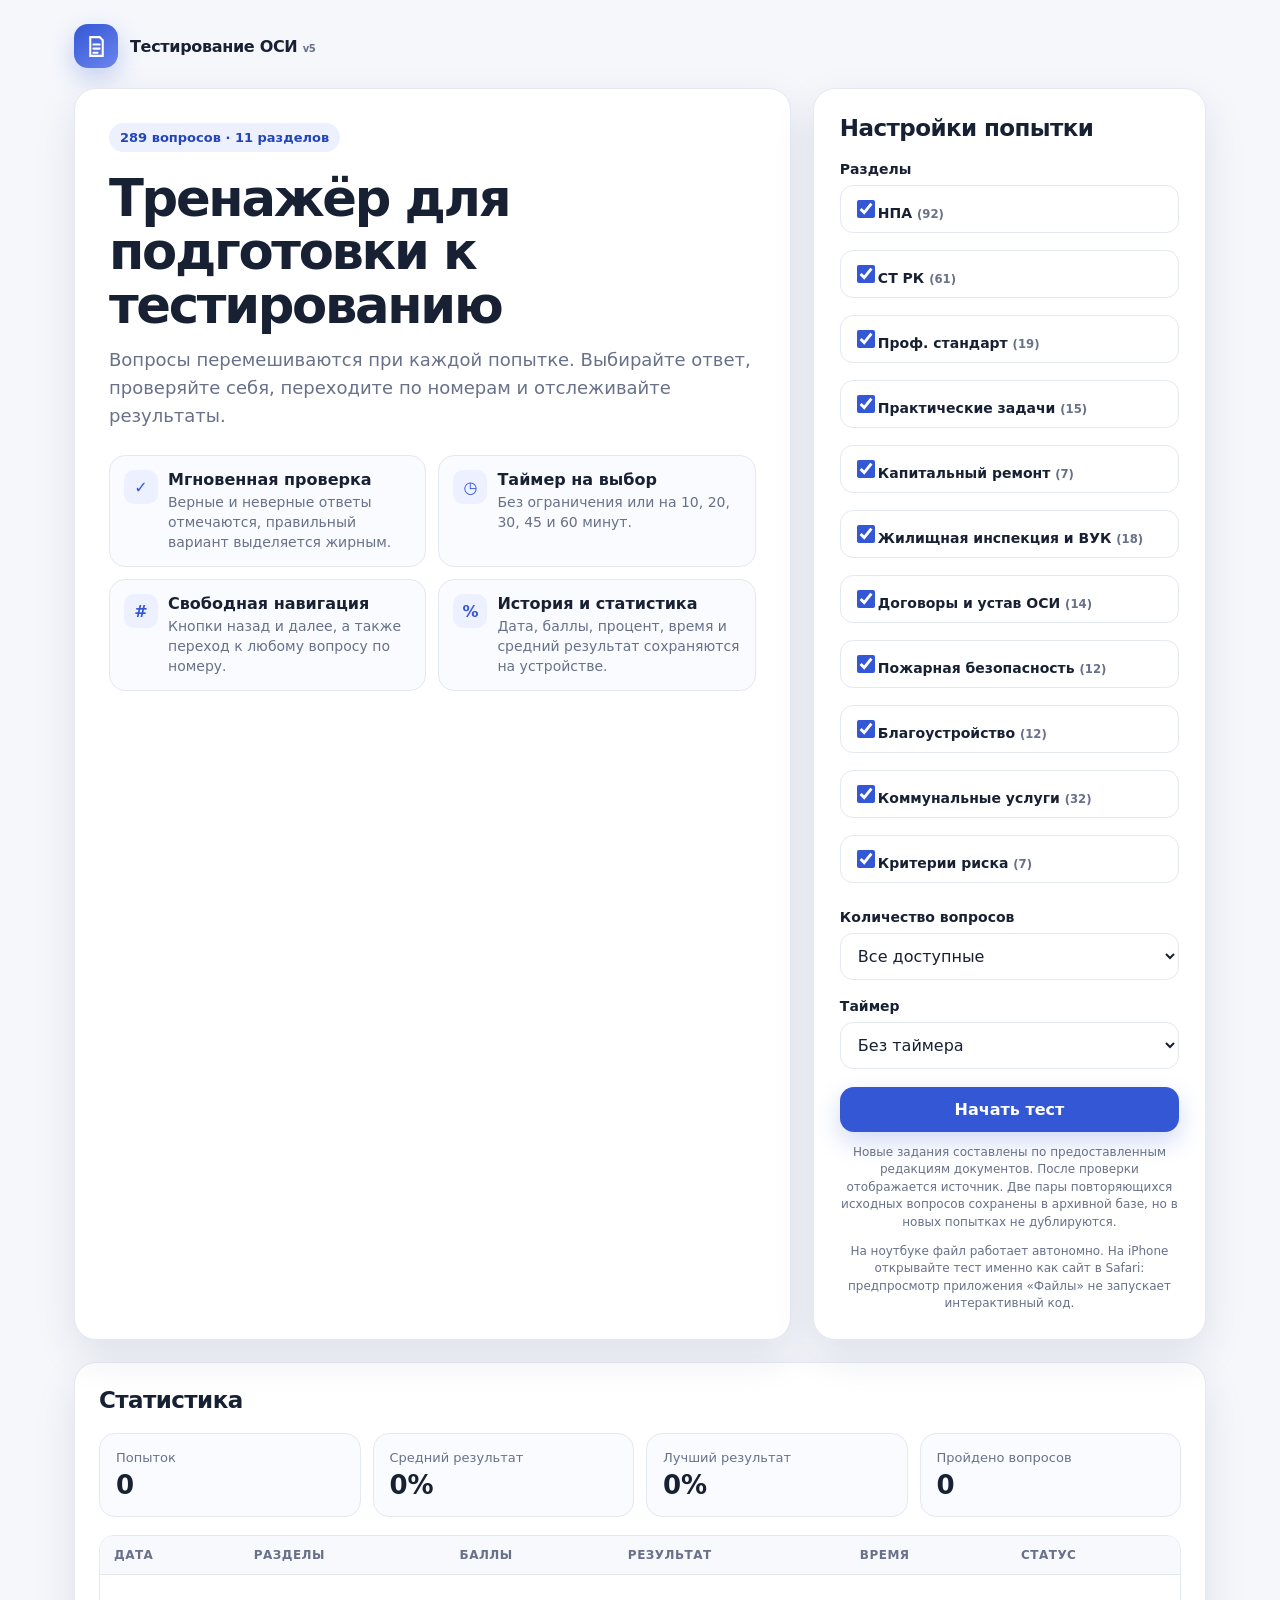
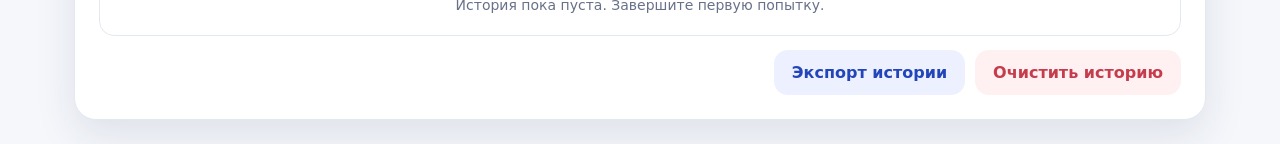
==== commit 68b7dbf3: "Fix mobile scroll and place compact question navigation below the question (v5)" ====
--- a/index.html
+++ b/index.html
@@ -14,7 +14,8 @@
   --shadow:0 16px 42px rgba(25,40,85,.10);--radius:22px;
 }
 *{box-sizing:border-box}
-html{scroll-behavior:smooth}
+html{scroll-behavior:auto;overflow-anchor:none}
+#quizScreen{overflow-anchor:none}
 body{margin:0;font-family:Inter,ui-sans-serif,system-ui,-apple-system,"Segoe UI",Arial,sans-serif;background:var(--bg);color:var(--text);min-height:100vh}
 button,input,select{font:inherit}
 button{cursor:pointer}
@@ -115,12 +116,21 @@
 .js-ready .ios-js-warning{display:none!important}
 
 .source-note{margin-top:10px;padding-top:9px;border-top:1px solid rgba(0,0,0,.10);font-size:13px;font-weight:500;line-height:1.4;overflow-wrap:anywhere}.mobile-progress .progress-ring{width:44px;height:44px;flex:0 0 44px}.mobile-progress .progress-ring:before{width:34px;height:34px}.mobile-progress .progress-ring strong{font-size:11px}.question-kicker{overflow-wrap:anywhere}
+.mobile-nav-btn{display:none}
+@media(max-width:900px){
+  .quiz-layout{display:flex;flex-direction:column;align-items:stretch}
+  .quiz-main{order:0;width:100%}
+  .sidebar{order:1;width:100%;max-height:none;overflow:visible}
+  .number-grid{max-height:240px;overflow-y:auto;overscroll-behavior-y:contain;-webkit-overflow-scrolling:touch;padding:2px 4px 2px 2px;align-content:start}
+  .mobile-nav-btn{display:block;flex:none;border:1px solid var(--line);border-radius:10px;background:#fff;color:var(--primary2);font-size:12px;font-weight:800;padding:9px 10px}
+  .mobile-progress{flex-wrap:wrap}
+}
 </style>
 </head>
 <body>
 <div class="app-shell">
   <header class="brandbar">
-    <div class="brand"><div class="logo" aria-hidden="true"><svg viewBox="0 0 24 24" fill="none"><path d="M6 3h9l3 3v15H6V3Z" stroke="currentColor" stroke-width="2"/><path d="M9 10h6M9 14h6M9 18h4" stroke="currentColor" stroke-width="2" stroke-linecap="round"/></svg></div><span>Тестирование ОСИ</span></div>
+    <div class="brand"><div class="logo" aria-hidden="true"><svg viewBox="0 0 24 24" fill="none"><path d="M6 3h9l3 3v15H6V3Z" stroke="currentColor" stroke-width="2"/><path d="M9 10h6M9 14h6M9 18h4" stroke="currentColor" stroke-width="2" stroke-linecap="round"/></svg></div><span>Тестирование ОСИ <small style="font-size:10px;color:var(--muted);font-weight:600">v5</small></span></div>
     <button type="button" id="resumeBtn" class="mini-btn hidden">Продолжить попытку</button>
   </header>
 
@@ -168,7 +178,7 @@
   </main>
 
   <main id="quizScreen" class="hidden">
-    <div class="mobile-progress"><div class="progress-ring" id="mobileRing"><strong id="mobilePct">0%</strong></div><div class="mobile-bar"><i id="mobileBarFill"></i></div><span id="mobileTimer" style="font-variant-numeric:tabular-nums;font-weight:800">Без таймера</span></div>
+    <div class="mobile-progress"><div class="progress-ring" id="mobileRing"><strong id="mobilePct">0%</strong></div><div class="mobile-bar"><i id="mobileBarFill"></i></div><span id="mobileTimer" style="font-variant-numeric:tabular-nums;font-weight:800">Без таймера</span><button type="button" id="mobileNavBtn" class="mobile-nav-btn">Номера</button></div>
     <div class="quiz-layout">
       <aside class="panel sidebar">
         <div class="side-top">
@@ -275,7 +285,20 @@
 function histories(){try{return JSON.parse(safeGetItem(STORAGE_KEY)||'[]')}catch(err){return []}}
 function saveHistories(rows){safeSetItem(STORAGE_KEY,JSON.stringify(rows))}
 function persistActive(){if(state&&!state.finished)safeSetItem(STATE_KEY,JSON.stringify(state));else safeRemoveItem(STATE_KEY)}
-function safeScrollTop(){try{window.scrollTo({top:0,behavior:'smooth'})}catch(err){window.scrollTo(0,0)}}
+function safeScrollTop(){window.scrollTo(0,0)}
+function scrollToQuestion(){
+  const card=$('.quiz-card');if(!card)return;
+  const rect=card.getBoundingClientRect();
+  if(rect.top<0||rect.top>Math.min(160,window.innerHeight/3))window.scrollTo(0,Math.max(0,window.pageYOffset+rect.top-12));
+}
+function preservePosition(action){
+  const y=window.pageYOffset||document.documentElement.scrollTop||0;
+  const grid=$('#numberGrid'),gy=grid.scrollTop;
+  action();
+  grid.scrollTop=gy;
+  // Restore only when rendering itself changed the viewport, not on ordinary navigation.
+  if(Math.abs(window.pageYOffset-y)>1)window.scrollTo(0,y);
+}
 function clearTimer(){if(timerHandle){clearInterval(timerHandle);timerHandle=null}}
 
 function selectedSections(){return $$('.section-check:checked').map(x=>x.value)}
@@ -330,7 +353,7 @@
 }
 function showQuiz(){
   $('#startScreen').classList.add('hidden');$('#resultScreen').classList.add('hidden');$('#quizScreen').classList.remove('hidden');
-  renderQuiz();startTimer();
+  renderQuiz();startTimer();scrollToQuestion();
 }
 function startTimer(){
   clearTimer();
@@ -365,14 +388,23 @@
   $('#sectionName').textContent=q.section;
   $('#questionKicker').innerHTML=`<span>Вопрос ${state.current+1} из ${state.questions.length}</span><span>${q.isNew?"Новый вопрос":"Исходный вопрос"} · ${escapeHTML(q.section)} №${q.sourceNumber}</span>`;
   $('#questionText').textContent=q.question;
-  $('#options').innerHTML=q.options.map((o,i)=>{
+  const optionsEl=$('#options');
+  const existing=$$('.option',optionsEl);
+  const sameQuestion=optionsEl._renderedQuestion===q && existing.length===q.options.length;
+  function optionClass(o,i){
     let cls='option';
     if(chosen===i)cls+=' selected';
     if(checked&&o.correct)cls+=' correct-answer';
     if(checked&&chosen===i&&!o.correct)cls+=' wrong-answer';
-    return `<button type="button" class="${cls}" data-i="${i}" ${checked?'disabled':''}><span class="option-letter">${o.letter}</span><span class="option-text">${escapeHTML(o.text)}</span></button>`
-  }).join('');
-  $$('.option').forEach(btn=>btn.addEventListener('click',()=>selectOption(Number(btn.dataset.i))));
+    return cls;
+  }
+  if(sameQuestion){
+    existing.forEach((btn,i)=>{btn.className=optionClass(q.options[i],i);btn.disabled=checked;btn.setAttribute('aria-pressed',String(chosen===i));});
+  }else{
+    optionsEl.innerHTML=q.options.map((o,i)=>`<button type="button" class="${optionClass(o,i)}" data-i="${i}" aria-pressed="${chosen===i}" ${checked?'disabled':''}><span class="option-letter">${o.letter}</span><span class="option-text">${escapeHTML(o.text)}</span></button>`).join('');
+    optionsEl._renderedQuestion=q;
+    $$('.option',optionsEl).forEach(btn=>btn.addEventListener('click',()=>selectOption(Number(btn.dataset.i))));
+  }
   const fb=$('#feedback');
   fb.className='feedback hidden';
   if(checked){
@@ -388,28 +420,34 @@
   $('#nextBtn').textContent=state.current===state.questions.length-1?'К результату':'Далее';
   renderNumberGrid();
   persistActive();
-  safeScrollTop();
 }
 function renderNumberGrid(){
-  $('#numberGrid').innerHTML=state.questions.map((q,i)=>{
+  const grid=$('#numberGrid');
+  function numberClass(q,i){
     let cls='qnum';
     if(i===state.current)cls+=' current';
     else if(state.checked[i])cls+=(q.options[state.answers[i]] && q.options[state.answers[i]].correct)?' correct':' wrong';
     else if(state.answers[i]!==null)cls+=' answered';
-    return `<button type="button" class="${cls}" data-i="${i}" aria-label="Перейти к вопросу ${i+1}">${i+1}</button>`
-  }).join('');
-  $$('.qnum').forEach(b=>b.addEventListener('click',()=>goTo(Number(b.dataset.i))));
-}
-function selectOption(i){state.answers[state.current]=i;renderQuiz()}
+    return cls;
+  }
+  const buttons=$$('.qnum',grid);
+  if(buttons.length===state.questions.length){
+    buttons.forEach((b,i)=>{b.className=numberClass(state.questions[i],i);b.setAttribute('aria-current',i===state.current?'step':'false');});
+  }else{
+    grid.innerHTML=state.questions.map((q,i)=>`<button type="button" class="${numberClass(q,i)}" data-i="${i}" aria-current="${i===state.current?'step':'false'}" aria-label="Перейти к вопросу ${i+1}">${i+1}</button>`).join('');
+    $$('.qnum',grid).forEach(b=>b.addEventListener('click',()=>goTo(Number(b.dataset.i))));
+  }
+}
+function selectOption(i){if(state.checked[state.current])return;state.answers[state.current]=i;preservePosition(renderQuiz)}
 function checkAnswer(){
   if(state.answers[state.current]===null){toast('Сначала выберите ответ');return}
   if(!Array.isArray(state.feedbackMessages))state.feedbackMessages=Array(state.questions.length).fill(null);
   const q=state.questions[state.current];
   const ok=(q.options[state.answers[state.current]] && q.options[state.answers[state.current]].correct);
   state.feedbackMessages[state.current]=randomMessage(ok?CORRECT_MESSAGES:WRONG_MESSAGES);
-  state.checked[state.current]=true;renderQuiz();
-}
-function goTo(i){state.current=clamp(i,0,state.questions.length-1);renderQuiz()}
+  state.checked[state.current]=true;preservePosition(renderQuiz);
+}
+function goTo(i){state.current=clamp(i,0,state.questions.length-1);renderQuiz();scrollToQuestion()}
 function nextQuestion(){
   if(state.current===state.questions.length-1){finishQuiz(false);return}
   goTo(state.current+1)
@@ -432,7 +470,7 @@
   const rows=histories();rows.unshift(record);saveHistories(rows.slice(0,100));
   safeRemoveItem(STATE_KEY);
   $('#quizScreen').classList.add('hidden');$('#resultScreen').classList.remove('hidden');
-  renderResult(record);renderDashboard();
+  renderResult(record);renderDashboard();safeScrollTop();
 }
 function renderResult(r){
   $('#resultCircle').style.setProperty('--p',r.percent);$('#resultPercent').textContent=`${r.percent}%`;
@@ -458,7 +496,7 @@
   const sections=state.sections;
   let pool=shuffle(ACTIVE_BANK.filter(q=>sections.includes(q.section))).slice(0,state.questions.length).map(q=>Object.assign({},q,{options:shuffle(q.options).map((o,i)=>Object.assign({},o,{letter:"АБВГ"[i]}))}));
   state={id:createId(),startedAt:new Date().toISOString(),sections,timeLimitSec:secs,remainingSec:secs,questions:pool,answers:Array(pool.length).fill(null),checked:Array(pool.length).fill(false),feedbackMessages:Array(pool.length).fill(null),current:0,finished:false};
-  $('#resultScreen').classList.add('hidden');$('#quizScreen').classList.remove('hidden');renderQuiz();startTimer();
+  $('#resultScreen').classList.add('hidden');$('#quizScreen').classList.remove('hidden');renderQuiz();startTimer();scrollToQuestion();
 }
 function backToStart(){clearTimer();state=null;$('#quizScreen').classList.add('hidden');$('#resultScreen').classList.add('hidden');$('#startScreen').classList.remove('hidden');setupStart();safeScrollTop()}
 
@@ -477,6 +515,7 @@
 }
 function clearHistory(){if(confirm('Удалить всю историю результатов на этом устройстве?')){saveHistories([]);renderDashboard();toast('История очищена')}}
 
+$('#mobileNavBtn').addEventListener('click',function(){const nav=$('.sidebar');window.scrollTo(0,Math.max(0,window.pageYOffset+nav.getBoundingClientRect().top-12));});
 $('#startBtn').addEventListener('click',startQuizFromButton);
 $('#resumeBtn').addEventListener('click',resumeQuiz);
 $('#checkBtn').addEventListener('click',checkAnswer);
